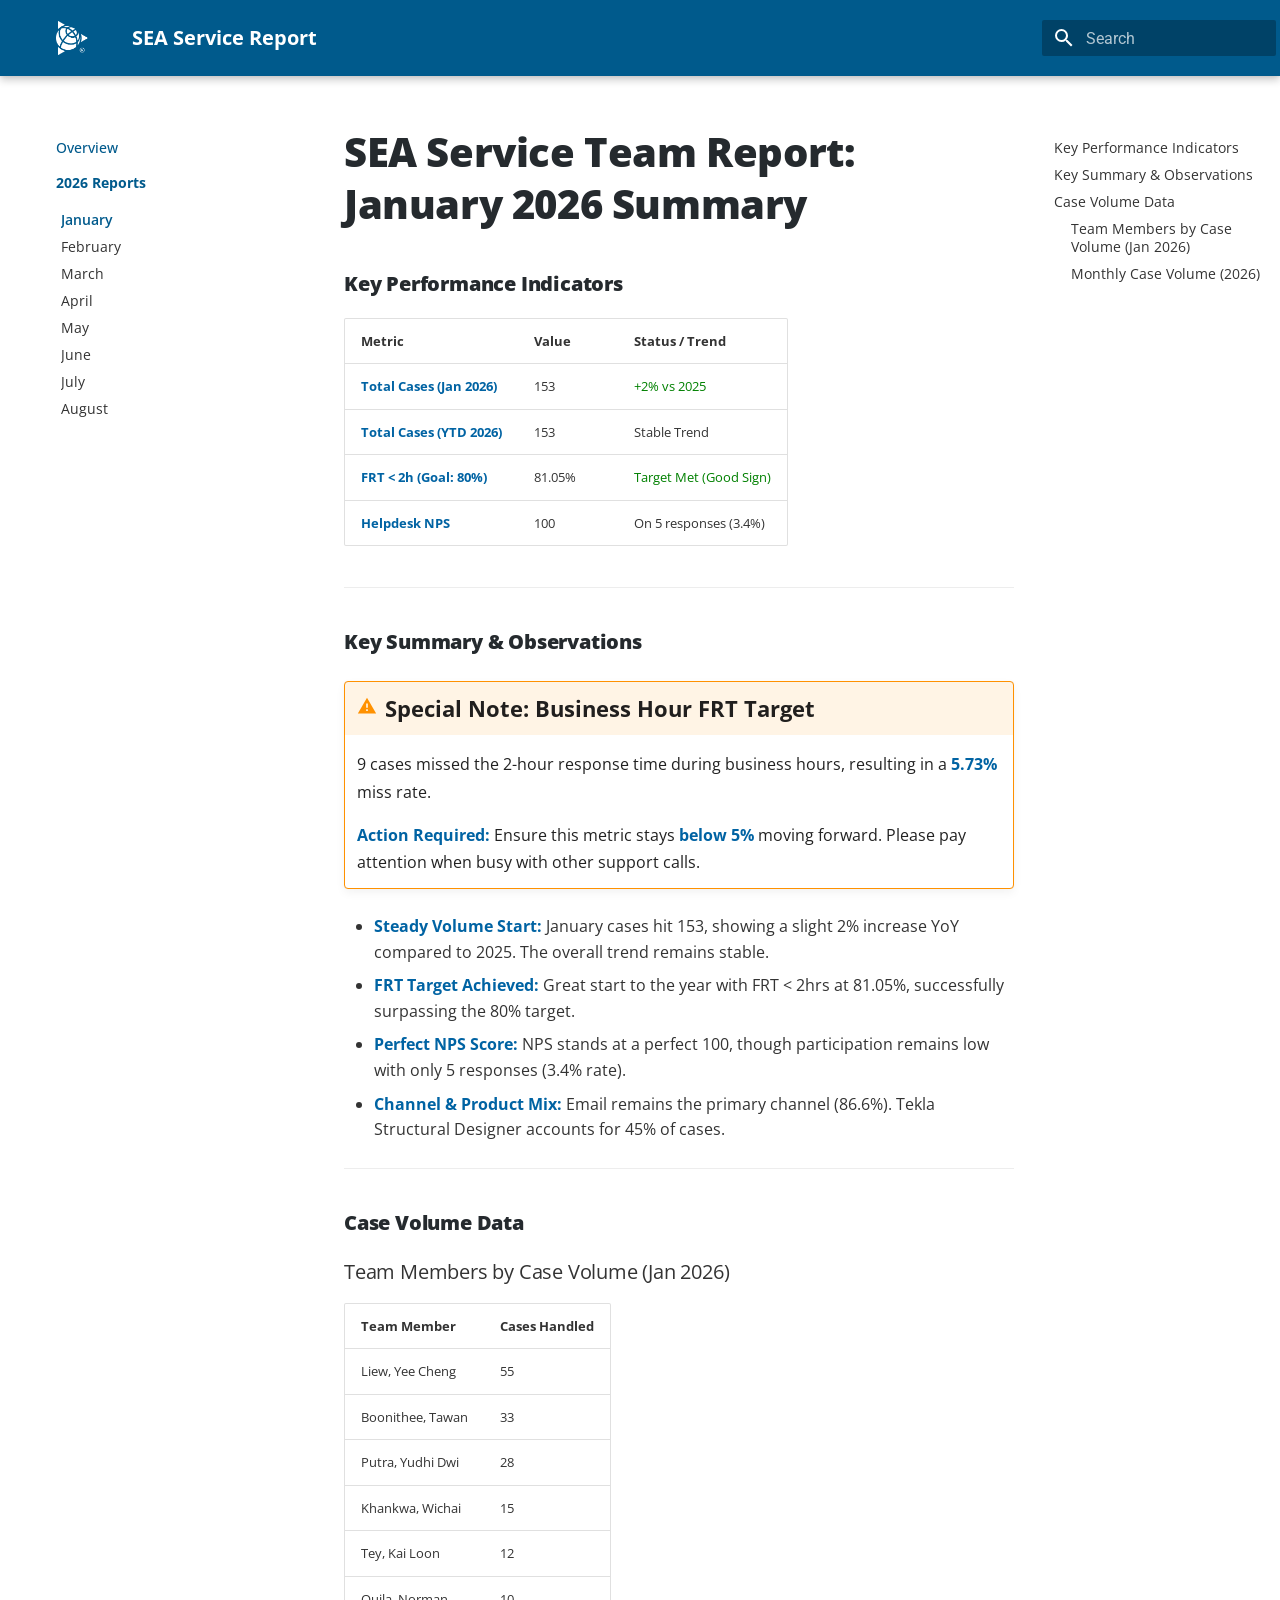
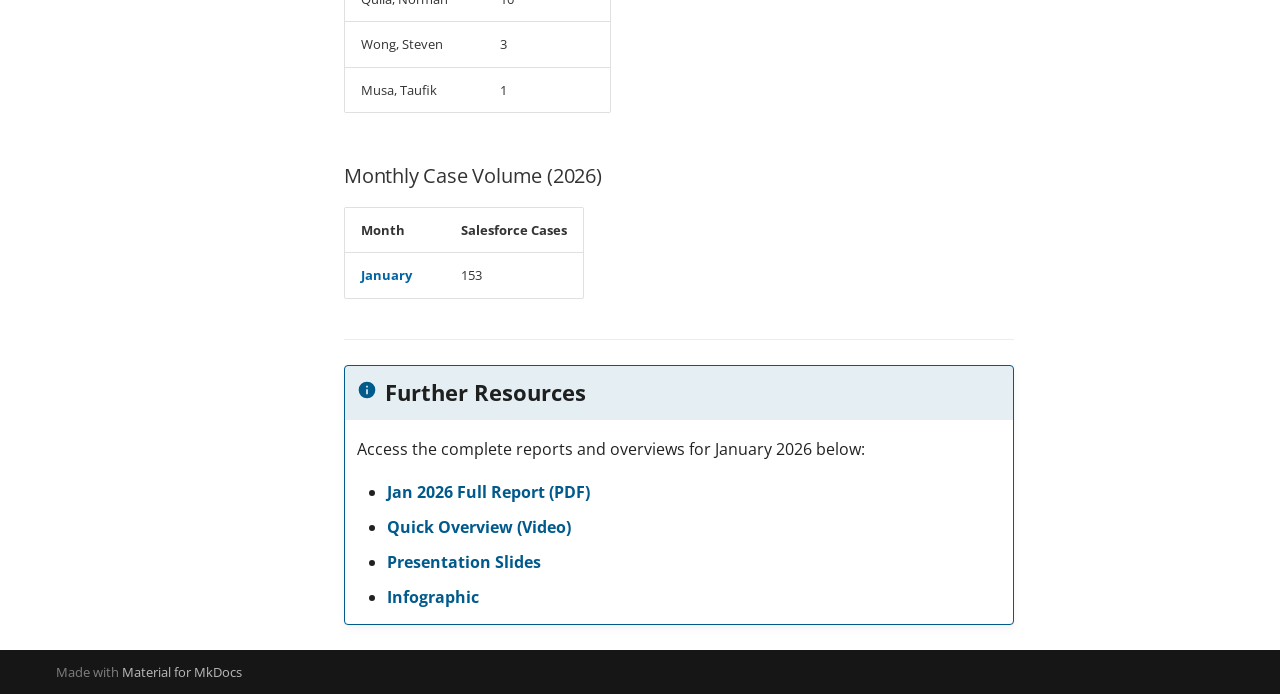
==== 01-January/index.html @ 377c801e "Deployed 524ad8a with MkDocs version: 1.6.1" ====
<!doctype html>
<html lang="en" class="no-js">
  <head>
    
      <meta charset="utf-8">
      <meta name="viewport" content="width=device-width,initial-scale=1">
      
        <meta name="description" content="Support Team Report">
      
      
      
      
        <link rel="prev" href="..">
      
      
        <link rel="next" href="../02-February/">
      
      
        
      
      
      <link rel="icon" href="../assets/logo.png">
      <meta name="generator" content="mkdocs-1.6.1, mkdocs-material-9.7.7">
    
    
      
        <title>January - SEA Service Report</title>
      
    
    
      <link rel="stylesheet" href="../assets/stylesheets/main.ec1eaa64.min.css">
      
      


    
    
      
    
    
      
        
        
        <link rel="preconnect" href="https://fonts.gstatic.com" crossorigin>
        <link rel="stylesheet" href="https://fonts.googleapis.com/css?family=Roboto:300,300i,400,400i,700,700i%7CRoboto+Mono:400,400i,700,700i&display=fallback">
        <style>:root{--md-text-font:"Roboto";--md-code-font:"Roboto Mono"}</style>
      
    
    
      <link rel="stylesheet" href="../stylesheets/custom.css">
    
    <script>__md_scope=new URL("..",location),__md_hash=e=>[...e].reduce(((e,_)=>(e<<5)-e+_.charCodeAt(0)),0),__md_get=(e,_=localStorage,t=__md_scope)=>JSON.parse(_.getItem(t.pathname+"."+e)),__md_set=(e,_,t=localStorage,a=__md_scope)=>{try{t.setItem(a.pathname+"."+e,JSON.stringify(_))}catch(e){}}</script>
    
      

    
    
  </head>
  
  
    <body dir="ltr">
  
    
    <input class="md-toggle" data-md-toggle="drawer" type="checkbox" id="__drawer" autocomplete="off">
    <input class="md-toggle" data-md-toggle="search" type="checkbox" id="__search" autocomplete="off">
    <label class="md-overlay" for="__drawer"></label>
    <div data-md-component="skip">
      
        
        <a href="#sea-service-team-report-january-2026-summary" class="md-skip">
          Skip to content
        </a>
      
    </div>
    <div data-md-component="announce">
      
    </div>
    
    
      

  

<header class="md-header md-header--shadow" data-md-component="header">
  <nav class="md-header__inner md-grid" aria-label="Header">
    <a href=".." title="SEA Service Report" class="md-header__button md-logo" aria-label="SEA Service Report" data-md-component="logo">
      
  <img src="../assets/logo.png" alt="logo">

    </a>
    <label class="md-header__button md-icon" for="__drawer">
      
      <svg xmlns="http://www.w3.org/2000/svg" viewBox="0 0 24 24"><path d="M3 6h18v2H3zm0 5h18v2H3zm0 5h18v2H3z"/></svg>
    </label>
    <div class="md-header__title" data-md-component="header-title">
      <div class="md-header__ellipsis">
        <div class="md-header__topic">
          <span class="md-ellipsis">
            SEA Service Report
          </span>
        </div>
        <div class="md-header__topic" data-md-component="header-topic">
          <span class="md-ellipsis">
            
              January
            
          </span>
        </div>
      </div>
    </div>
    
    
      <script>var palette=__md_get("__palette");if(palette&&palette.color){if("(prefers-color-scheme)"===palette.color.media){var media=matchMedia("(prefers-color-scheme: light)"),input=document.querySelector(media.matches?"[data-md-color-media='(prefers-color-scheme: light)']":"[data-md-color-media='(prefers-color-scheme: dark)']");palette.color.media=input.getAttribute("data-md-color-media"),palette.color.scheme=input.getAttribute("data-md-color-scheme"),palette.color.primary=input.getAttribute("data-md-color-primary"),palette.color.accent=input.getAttribute("data-md-color-accent")}for(var[key,value]of Object.entries(palette.color))document.body.setAttribute("data-md-color-"+key,value)}</script>
    
    
    
      
      
        <label class="md-header__button md-icon" for="__search">
          
          <svg xmlns="http://www.w3.org/2000/svg" viewBox="0 0 24 24"><path d="M9.5 3A6.5 6.5 0 0 1 16 9.5c0 1.61-.59 3.09-1.56 4.23l.27.27h.79l5 5-1.5 1.5-5-5v-.79l-.27-.27A6.52 6.52 0 0 1 9.5 16 6.5 6.5 0 0 1 3 9.5 6.5 6.5 0 0 1 9.5 3m0 2C7 5 5 7 5 9.5S7 14 9.5 14 14 12 14 9.5 12 5 9.5 5"/></svg>
        </label>
        <div class="md-search" data-md-component="search" role="dialog">
  <label class="md-search__overlay" for="__search"></label>
  <div class="md-search__inner" role="search">
    <form class="md-search__form" name="search">
      <input type="text" class="md-search__input" name="query" aria-label="Search" placeholder="Search" autocapitalize="off" autocorrect="off" autocomplete="off" spellcheck="false" data-md-component="search-query" required>
      <label class="md-search__icon md-icon" for="__search">
        
        <svg xmlns="http://www.w3.org/2000/svg" viewBox="0 0 24 24"><path d="M9.5 3A6.5 6.5 0 0 1 16 9.5c0 1.61-.59 3.09-1.56 4.23l.27.27h.79l5 5-1.5 1.5-5-5v-.79l-.27-.27A6.52 6.52 0 0 1 9.5 16 6.5 6.5 0 0 1 3 9.5 6.5 6.5 0 0 1 9.5 3m0 2C7 5 5 7 5 9.5S7 14 9.5 14 14 12 14 9.5 12 5 9.5 5"/></svg>
        
        <svg xmlns="http://www.w3.org/2000/svg" viewBox="0 0 24 24"><path d="M20 11v2H8l5.5 5.5-1.42 1.42L4.16 12l7.92-7.92L13.5 5.5 8 11z"/></svg>
      </label>
      <nav class="md-search__options" aria-label="Search">
        
        <button type="reset" class="md-search__icon md-icon" title="Clear" aria-label="Clear" tabindex="-1">
          
          <svg xmlns="http://www.w3.org/2000/svg" viewBox="0 0 24 24"><path d="M19 6.41 17.59 5 12 10.59 6.41 5 5 6.41 10.59 12 5 17.59 6.41 19 12 13.41 17.59 19 19 17.59 13.41 12z"/></svg>
        </button>
      </nav>
      
        <div class="md-search__suggest" data-md-component="search-suggest"></div>
      
    </form>
    <div class="md-search__output">
      <div class="md-search__scrollwrap" tabindex="0" data-md-scrollfix>
        <div class="md-search-result" data-md-component="search-result">
          <div class="md-search-result__meta">
            Initializing search
          </div>
          <ol class="md-search-result__list" role="presentation"></ol>
        </div>
      </div>
    </div>
  </div>
</div>
      
    
    
  </nav>
  
</header>
    
    <div class="md-container" data-md-component="container">
      
      
        
          
        
      
      <main class="md-main" data-md-component="main">
        <div class="md-main__inner md-grid">
          
            
              
              <div class="md-sidebar md-sidebar--primary" data-md-component="sidebar" data-md-type="navigation" >
                <div class="md-sidebar__scrollwrap">
                  <div class="md-sidebar__inner">
                    



<nav class="md-nav md-nav--primary" aria-label="Navigation" data-md-level="0">
  <label class="md-nav__title" for="__drawer">
    <a href=".." title="SEA Service Report" class="md-nav__button md-logo" aria-label="SEA Service Report" data-md-component="logo">
      
  <img src="../assets/logo.png" alt="logo">

    </a>
    SEA Service Report
  </label>
  
  <ul class="md-nav__list" data-md-scrollfix>
    
      
      
  
  
  
  
    <li class="md-nav__item">
      <a href=".." class="md-nav__link">
        
  
  
  <span class="md-ellipsis">
    
  
    Overview
  

    
  </span>
  
  

      </a>
    </li>
  

    
      
      
  
  
    
  
  
  
    
    
    
    
      
        
        
      
    
    
    <li class="md-nav__item md-nav__item--active md-nav__item--section md-nav__item--nested">
      
        
        
        <input class="md-nav__toggle md-toggle " type="checkbox" id="__nav_2" checked>
        
          
          <label class="md-nav__link" for="__nav_2" id="__nav_2_label" tabindex="">
            
  
  
  <span class="md-ellipsis">
    
  
    2026 Reports
  

    
  </span>
  
  

            <span class="md-nav__icon md-icon"></span>
          </label>
        
        <nav class="md-nav" data-md-level="1" aria-labelledby="__nav_2_label" aria-expanded="true">
          <label class="md-nav__title" for="__nav_2">
            <span class="md-nav__icon md-icon"></span>
            
  
    2026 Reports
  

          </label>
          <ul class="md-nav__list" data-md-scrollfix>
            
              
                
  
  
    
  
  
  
    <li class="md-nav__item md-nav__item--active">
      
      <input class="md-nav__toggle md-toggle" type="checkbox" id="__toc">
      
      
        
      
      
        <label class="md-nav__link md-nav__link--active" for="__toc">
          
  
  
  <span class="md-ellipsis">
    
  
    January
  

    
  </span>
  
  

          <span class="md-nav__icon md-icon"></span>
        </label>
      
      <a href="./" class="md-nav__link md-nav__link--active">
        
  
  
  <span class="md-ellipsis">
    
  
    January
  

    
  </span>
  
  

      </a>
      
        

<nav class="md-nav md-nav--secondary" aria-label="Table of contents">
  
  
  
    
  
  
    <label class="md-nav__title" for="__toc">
      <span class="md-nav__icon md-icon"></span>
      Table of contents
    </label>
    <ul class="md-nav__list" data-md-component="toc" data-md-scrollfix>
      
        <li class="md-nav__item">
  <a href="#key-performance-indicators" class="md-nav__link">
    <span class="md-ellipsis">
      
        Key Performance Indicators
      
    </span>
  </a>
  
</li>
      
        <li class="md-nav__item">
  <a href="#key-summary-observations" class="md-nav__link">
    <span class="md-ellipsis">
      
        Key Summary &amp; Observations
      
    </span>
  </a>
  
</li>
      
        <li class="md-nav__item">
  <a href="#case-volume-data" class="md-nav__link">
    <span class="md-ellipsis">
      
        Case Volume Data
      
    </span>
  </a>
  
    <nav class="md-nav" aria-label="Case Volume Data">
      <ul class="md-nav__list">
        
          <li class="md-nav__item">
  <a href="#team-members-by-case-volume-jan-2026" class="md-nav__link">
    <span class="md-ellipsis">
      
        Team Members by Case Volume (Jan 2026)
      
    </span>
  </a>
  
</li>
        
          <li class="md-nav__item">
  <a href="#monthly-case-volume-2026" class="md-nav__link">
    <span class="md-ellipsis">
      
        Monthly Case Volume (2026)
      
    </span>
  </a>
  
</li>
        
      </ul>
    </nav>
  
</li>
      
    </ul>
  
</nav>
      
    </li>
  

              
            
              
                
  
  
  
  
    <li class="md-nav__item">
      <a href="../02-February/" class="md-nav__link">
        
  
  
  <span class="md-ellipsis">
    
  
    February
  

    
  </span>
  
  

      </a>
    </li>
  

              
            
              
                
  
  
  
  
    <li class="md-nav__item">
      <a href="../03-March/" class="md-nav__link">
        
  
  
  <span class="md-ellipsis">
    
  
    March
  

    
  </span>
  
  

      </a>
    </li>
  

              
            
              
                
  
  
  
  
    <li class="md-nav__item">
      <a href="../04-April/" class="md-nav__link">
        
  
  
  <span class="md-ellipsis">
    
  
    April
  

    
  </span>
  
  

      </a>
    </li>
  

              
            
              
                
  
  
  
  
    <li class="md-nav__item">
      <a href="../05-May/" class="md-nav__link">
        
  
  
  <span class="md-ellipsis">
    
  
    May
  

    
  </span>
  
  

      </a>
    </li>
  

              
            
              
                
  
  
  
  
    <li class="md-nav__item">
      <a href="../06-June/" class="md-nav__link">
        
  
  
  <span class="md-ellipsis">
    
  
    June
  

    
  </span>
  
  

      </a>
    </li>
  

              
            
              
                
  
  
  
  
    <li class="md-nav__item">
      <a href="../07-July/" class="md-nav__link">
        
  
  
  <span class="md-ellipsis">
    
  
    July
  

    
  </span>
  
  

      </a>
    </li>
  

              
            
              
                
  
  
  
  
    <li class="md-nav__item">
      <a href="../08-August/" class="md-nav__link">
        
  
  
  <span class="md-ellipsis">
    
  
    August
  

    
  </span>
  
  

      </a>
    </li>
  

              
            
          </ul>
        </nav>
      
    </li>
  

    
  </ul>
</nav>
                  </div>
                </div>
              </div>
            
            
              
              <div class="md-sidebar md-sidebar--secondary" data-md-component="sidebar" data-md-type="toc" >
                <div class="md-sidebar__scrollwrap">
                  <div class="md-sidebar__inner">
                    

<nav class="md-nav md-nav--secondary" aria-label="Table of contents">
  
  
  
    
  
  
    <label class="md-nav__title" for="__toc">
      <span class="md-nav__icon md-icon"></span>
      Table of contents
    </label>
    <ul class="md-nav__list" data-md-component="toc" data-md-scrollfix>
      
        <li class="md-nav__item">
  <a href="#key-performance-indicators" class="md-nav__link">
    <span class="md-ellipsis">
      
        Key Performance Indicators
      
    </span>
  </a>
  
</li>
      
        <li class="md-nav__item">
  <a href="#key-summary-observations" class="md-nav__link">
    <span class="md-ellipsis">
      
        Key Summary &amp; Observations
      
    </span>
  </a>
  
</li>
      
        <li class="md-nav__item">
  <a href="#case-volume-data" class="md-nav__link">
    <span class="md-ellipsis">
      
        Case Volume Data
      
    </span>
  </a>
  
    <nav class="md-nav" aria-label="Case Volume Data">
      <ul class="md-nav__list">
        
          <li class="md-nav__item">
  <a href="#team-members-by-case-volume-jan-2026" class="md-nav__link">
    <span class="md-ellipsis">
      
        Team Members by Case Volume (Jan 2026)
      
    </span>
  </a>
  
</li>
        
          <li class="md-nav__item">
  <a href="#monthly-case-volume-2026" class="md-nav__link">
    <span class="md-ellipsis">
      
        Monthly Case Volume (2026)
      
    </span>
  </a>
  
</li>
        
      </ul>
    </nav>
  
</li>
      
    </ul>
  
</nav>
                  </div>
                </div>
              </div>
            
          
          
            <div class="md-content" data-md-component="content">
              
              <article class="md-content__inner md-typeset">
                
                  



<h1 id="sea-service-team-report-january-2026-summary">SEA Service Team Report: January 2026 Summary</h1>
<h2 id="key-performance-indicators">Key Performance Indicators</h2>
<table>
<thead>
<tr>
<th style="text-align: left;">Metric</th>
<th style="text-align: left;">Value</th>
<th style="text-align: left;">Status / Trend</th>
</tr>
</thead>
<tbody>
<tr>
<td style="text-align: left;"><strong>Total Cases (Jan 2026)</strong></td>
<td style="text-align: left;">153</td>
<td style="text-align: left;"><span style="color:green">+2% vs 2025</span></td>
</tr>
<tr>
<td style="text-align: left;"><strong>Total Cases (YTD 2026)</strong></td>
<td style="text-align: left;">153</td>
<td style="text-align: left;">Stable Trend</td>
</tr>
<tr>
<td style="text-align: left;"><strong>FRT &lt; 2h (Goal: 80%)</strong></td>
<td style="text-align: left;">81.05%</td>
<td style="text-align: left;"><span style="color:green">Target Met (Good Sign)</span></td>
</tr>
<tr>
<td style="text-align: left;"><strong>Helpdesk NPS</strong></td>
<td style="text-align: left;">100</td>
<td style="text-align: left;">On 5 responses (3.4%)</td>
</tr>
</tbody>
</table>
<hr />
<h2 id="key-summary-observations">Key Summary &amp; Observations</h2>
<div class="admonition warning">
<p class="admonition-title">Special Note: Business Hour FRT Target</p>
<p>9 cases missed the 2-hour response time during business hours, resulting in a <strong>5.73%</strong> miss rate. </p>
<p><strong>Action Required:</strong> Ensure this metric stays <strong>below 5%</strong> moving forward. Please pay attention when busy with other support calls.</p>
</div>
<ul>
<li><strong>Steady Volume Start:</strong> January cases hit 153, showing a slight 2% increase YoY compared to 2025. The overall trend remains stable.</li>
<li><strong>FRT Target Achieved:</strong> Great start to the year with FRT &lt; 2hrs at 81.05%, successfully surpassing the 80% target.</li>
<li><strong>Perfect NPS Score:</strong> NPS stands at a perfect 100, though participation remains low with only 5 responses (3.4% rate).</li>
<li><strong>Channel &amp; Product Mix:</strong> Email remains the primary channel (86.6%). Tekla Structural Designer accounts for 45% of cases.</li>
</ul>
<hr />
<h2 id="case-volume-data">Case Volume Data</h2>
<h3 id="team-members-by-case-volume-jan-2026">Team Members by Case Volume (Jan 2026)</h3>
<table>
<thead>
<tr>
<th style="text-align: left;">Team Member</th>
<th style="text-align: left;">Cases Handled</th>
</tr>
</thead>
<tbody>
<tr>
<td style="text-align: left;">Liew, Yee Cheng</td>
<td style="text-align: left;">55</td>
</tr>
<tr>
<td style="text-align: left;">Boonithee, Tawan</td>
<td style="text-align: left;">33</td>
</tr>
<tr>
<td style="text-align: left;">Putra, Yudhi Dwi</td>
<td style="text-align: left;">28</td>
</tr>
<tr>
<td style="text-align: left;">Khankwa, Wichai</td>
<td style="text-align: left;">15</td>
</tr>
<tr>
<td style="text-align: left;">Tey, Kai Loon</td>
<td style="text-align: left;">12</td>
</tr>
<tr>
<td style="text-align: left;">Quila, Norman</td>
<td style="text-align: left;">10</td>
</tr>
<tr>
<td style="text-align: left;">Wong, Steven</td>
<td style="text-align: left;">3</td>
</tr>
<tr>
<td style="text-align: left;">Musa, Taufik</td>
<td style="text-align: left;">1</td>
</tr>
</tbody>
</table>
<h3 id="monthly-case-volume-2026">Monthly Case Volume (2026)</h3>
<table>
<thead>
<tr>
<th style="text-align: left;">Month</th>
<th style="text-align: left;">Salesforce Cases</th>
</tr>
</thead>
<tbody>
<tr>
<td style="text-align: left;"><strong>January</strong></td>
<td style="text-align: left;">153</td>
</tr>
</tbody>
</table>
<hr />
<div class="admonition info">
<p class="admonition-title">Further Resources</p>
<p>Access the complete reports and overviews for January 2026 below:</p>
<ul>
<li><strong><a href="https://drive.google.com/file/d/1tD48Snja7U5vHiUjlCHfK-AAU_T_dKTY/view?usp=drive_link">Jan 2026 Full Report (PDF)</a></strong></li>
<li><strong><a href="https://drive.google.com/file/d/19RnqDHeN2UBtM0NLUxE7SjoGIiiWlsXw/view?usp=drive_link">Quick Overview (Video)</a></strong></li>
<li><strong><a href="https://drive.google.com/file/d/1xElWjYpMkrCVVPc-iYrQSwrcD5xuE_v0/view?usp=drive_link">Presentation Slides</a></strong></li>
<li><strong><a href="https://drive.google.com/file/d/1KcJd9VxgaPFmHmjrtjWoQeaWFS63ScpG/view?usp=drive_link">Infographic</a></strong></li>
</ul>
</div>







  
  






                
              </article>
            </div>
          
          
<script>var target=document.getElementById(location.hash.slice(1));target&&target.name&&(target.checked=target.name.startsWith("__tabbed_"))</script>
        </div>
        
      </main>
      
        <footer class="md-footer">
  
  <div class="md-footer-meta md-typeset">
    <div class="md-footer-meta__inner md-grid">
      <div class="md-copyright">
  
  
    Made with
    <a href="https://squidfunk.github.io/mkdocs-material/" target="_blank" rel="noopener">
      Material for MkDocs
    </a>
  
</div>
      
    </div>
  </div>
</footer>
      
    </div>
    <div class="md-dialog" data-md-component="dialog">
      <div class="md-dialog__inner md-typeset"></div>
    </div>
    
    
    
      
      
      <script id="__config" type="application/json">{"annotate": null, "base": "..", "features": ["navigation.sections", "navigation.expand", "search.suggest", "search.highlight", "content.code.copy"], "search": "../assets/javascripts/workers/search.2c215733.min.js", "tags": null, "translations": {"clipboard.copied": "Copied to clipboard", "clipboard.copy": "Copy to clipboard", "search.result.more.one": "1 more on this page", "search.result.more.other": "# more on this page", "search.result.none": "No matching documents", "search.result.one": "1 matching document", "search.result.other": "# matching documents", "search.result.placeholder": "Type to start searching", "search.result.term.missing": "Missing", "select.version": "Select version"}, "version": null}</script>
    
    
      <script src="../assets/javascripts/bundle.d7400e89.min.js"></script>
      
        <script src="../javascripts/extra.js"></script>
      
    
  </body>
</html>
---- assets/stylesheets/main.ec1eaa64.min.css ----
@charset "UTF-8";html{-webkit-text-size-adjust:none;-moz-text-size-adjust:none;text-size-adjust:none;box-sizing:border-box}*,:after,:before{box-sizing:inherit}@media (prefers-reduced-motion){*,:after,:before{transition:none!important}}body{margin:0}a,button,input,label{-webkit-tap-highlight-color:transparent}a{color:inherit;text-decoration:none}hr{border:0;box-sizing:initial;display:block;height:.05rem;overflow:visible;padding:0}small{font-size:80%}sub,sup{line-height:1em}img{border-style:none}table{border-collapse:initial;border-spacing:0}td,th{font-weight:400;vertical-align:top}button{background:#0000;border:0;font-family:inherit;font-size:inherit;margin:0;padding:0}input{border:0;outline:none}:root{--md-primary-fg-color:#4051b5;--md-primary-fg-color--light:#5d6cc0;--md-primary-fg-color--dark:#303fa1;--md-primary-bg-color:#fff;--md-primary-bg-color--light:#ffffffb3;--md-accent-fg-color:#526cfe;--md-accent-fg-color--transparent:#526cfe1a;--md-accent-bg-color:#fff;--md-accent-bg-color--light:#ffffffb3}[data-md-color-scheme=default]{color-scheme:light}[data-md-color-scheme=default] img[src$="#gh-dark-mode-only"],[data-md-color-scheme=default] img[src$="#only-dark"]{display:none}:root,[data-md-color-scheme=default]{--md-hue:225deg;--md-default-fg-color:#000000de;--md-default-fg-color--light:#0000008a;--md-default-fg-color--lighter:#00000052;--md-default-fg-color--lightest:#00000012;--md-default-bg-color:#fff;--md-default-bg-color--light:#ffffffb3;--md-default-bg-color--lighter:#ffffff4d;--md-default-bg-color--lightest:#ffffff1f;--md-code-fg-color:#36464e;--md-code-bg-color:#f5f5f5;--md-code-bg-color--light:#f5f5f5b3;--md-code-bg-color--lighter:#f5f5f54d;--md-code-hl-color:#4287ff;--md-code-hl-color--light:#4287ff1a;--md-code-hl-number-color:#d52a2a;--md-code-hl-special-color:#db1457;--md-code-hl-function-color:#a846b9;--md-code-hl-constant-color:#6e59d9;--md-code-hl-keyword-color:#3f6ec6;--md-code-hl-string-color:#1c7d4d;--md-code-hl-name-color:var(--md-code-fg-color);--md-code-hl-operator-color:var(--md-default-fg-color--light);--md-code-hl-punctuation-color:var(--md-default-fg-color--light);--md-code-hl-comment-color:var(--md-default-fg-color--light);--md-code-hl-generic-color:var(--md-default-fg-color--light);--md-code-hl-variable-color:var(--md-default-fg-color--light);--md-typeset-color:var(--md-default-fg-color);--md-typeset-a-color:var(--md-primary-fg-color);--md-typeset-del-color:#f5503d26;--md-typeset-ins-color:#0bd57026;--md-typeset-kbd-color:#fafafa;--md-typeset-kbd-accent-color:#fff;--md-typeset-kbd-border-color:#b8b8b8;--md-typeset-mark-color:#ffff0080;--md-typeset-table-color:#0000001f;--md-typeset-table-color--light:rgba(0,0,0,.035);--md-admonition-fg-color:var(--md-default-fg-color);--md-admonition-bg-color:var(--md-default-bg-color);--md-warning-fg-color:#000000de;--md-warning-bg-color:#ff9;--md-footer-fg-color:#fff;--md-footer-fg-color--light:#ffffffb3;--md-footer-fg-color--lighter:#ffffff73;--md-footer-bg-color:#000000de;--md-footer-bg-color--dark:#00000052;--md-shadow-z1:0 0.2rem 0.5rem #0000000d,0 0 0.05rem #0000001a;--md-shadow-z2:0 0.2rem 0.5rem #0000001a,0 0 0.05rem #00000040;--md-shadow-z3:0 0.2rem 0.5rem #0003,0 0 0.05rem #00000059}.md-icon svg{fill:currentcolor;display:block;height:1.2rem;width:1.2rem}body{-webkit-font-smoothing:antialiased;-moz-osx-font-smoothing:grayscale;--md-text-font-family:var(--md-text-font,_),-apple-system,BlinkMacSystemFont,Helvetica,Arial,sans-serif;--md-code-font-family:var(--md-code-font,_),SFMono-Regular,Consolas,Menlo,monospace}aside,body,input{font-feature-settings:"kern","liga";color:var(--md-typeset-color);font-family:var(--md-text-font-family)}code,kbd,pre{font-feature-settings:"kern";font-family:var(--md-code-font-family)}:root{--md-typeset-table-sort-icon:url('data:image/svg+xml;charset=utf-8,<svg xmlns="http://www.w3.org/2000/svg" viewBox="0 0 24 24"><path d="m18 21-4-4h3V7h-3l4-4 4 4h-3v10h3M2 19v-2h10v2M2 13v-2h7v2M2 7V5h4v2z"/></svg>');--md-typeset-table-sort-icon--asc:url('data:image/svg+xml;charset=utf-8,<svg xmlns="http://www.w3.org/2000/svg" viewBox="0 0 24 24"><path d="M19 17h3l-4 4-4-4h3V3h2M2 17h10v2H2M6 5v2H2V5m0 6h7v2H2z"/></svg>');--md-typeset-table-sort-icon--desc:url('data:image/svg+xml;charset=utf-8,<svg xmlns="http://www.w3.org/2000/svg" viewBox="0 0 24 24"><path d="M19 7h3l-4-4-4 4h3v14h2M2 17h10v2H2M6 5v2H2V5m0 6h7v2H2z"/></svg>')}.md-typeset{-webkit-print-color-adjust:exact;color-adjust:exact;font-size:.8rem;line-height:1.6;overflow-wrap:break-word}@media print{.md-typeset{font-size:.68rem}}.md-typeset blockquote,.md-typeset dl,.md-typeset figure,.md-typeset ol,.md-typeset pre,.md-typeset ul{margin-bottom:1em;margin-top:1em}.md-typeset h1{color:var(--md-default-fg-color--light);font-size:2em;line-height:1.3;margin:0 0 1.25em}.md-typeset h1,.md-typeset h2{font-weight:300;letter-spacing:-.01em}.md-typeset h2{font-size:1.5625em;line-height:1.4;margin:1.6em 0 .64em}.md-typeset h3{font-size:1.25em;font-weight:400;letter-spacing:-.01em;line-height:1.5;margin:1.6em 0 .8em}.md-typeset h2+h3{margin-top:.8em}.md-typeset h4{font-weight:700;letter-spacing:-.01em;margin:1em 0}.md-typeset h5,.md-typeset h6{color:var(--md-default-fg-color--light);font-size:.8em;font-weight:700;letter-spacing:-.01em;margin:1.25em 0}.md-typeset h5{text-transform:uppercase}.md-typeset h5 code{text-transform:none}.md-typeset hr{border-bottom:.05rem solid var(--md-default-fg-color--lightest);display:flow-root;margin:1.5em 0}.md-typeset a{color:var(--md-typeset-a-color);word-break:break-word}.md-typeset a,.md-typeset a:before{transition:color 125ms}.md-typeset a:focus,.md-typeset a:hover{color:var(--md-accent-fg-color)}.md-typeset a:focus code,.md-typeset a:hover code{background-color:var(--md-accent-fg-color--transparent);color:var(--md-accent-fg-color)}.md-typeset a code{color:var(--md-typeset-a-color)}.md-typeset a.focus-visible{outline-color:var(--md-accent-fg-color);outline-offset:.2rem}.md-typeset code,.md-typeset kbd,.md-typeset pre{color:var(--md-code-fg-color);direction:ltr;font-variant-ligatures:none;transition:background-color 125ms}@media print{.md-typeset code,.md-typeset kbd,.md-typeset pre{white-space:pre-wrap}}.md-typeset code{background-color:var(--md-code-bg-color);border-radius:.1rem;-webkit-box-decoration-break:clone;box-decoration-break:clone;font-size:.85em;padding:0 .2941176471em;transition:color 125ms,background-color 125ms;word-break:break-word}.md-typeset code:not(.focus-visible){-webkit-tap-highlight-color:transparent;outline:none}.md-typeset pre{display:flow-root;line-height:1.4;position:relative}.md-typeset pre>code{-webkit-box-decoration-break:slice;box-decoration-break:slice;box-shadow:none;display:block;margin:0;outline-color:var(--md-accent-fg-color);overflow:auto;padding:.7720588235em 1.1764705882em;scrollbar-color:var(--md-default-fg-color--lighter) #0000;scrollbar-width:thin;touch-action:auto;word-break:normal}.md-typeset pre>code:hover{scrollbar-color:var(--md-accent-fg-color) #0000}.md-typeset pre>code::-webkit-scrollbar{height:.2rem;width:.2rem}.md-typeset pre>code::-webkit-scrollbar-thumb{background-color:var(--md-default-fg-color--lighter)}.md-typeset pre>code::-webkit-scrollbar-thumb:hover{background-color:var(--md-accent-fg-color)}.md-typeset kbd{background-color:var(--md-typeset-kbd-color);border-radius:.1rem;box-shadow:0 .1rem 0 .05rem var(--md-typeset-kbd-border-color),0 .1rem 0 var(--md-typeset-kbd-border-color),0 -.1rem .2rem var(--md-typeset-kbd-accent-color) inset;color:var(--md-default-fg-color);display:inline-block;font-size:.75em;padding:0 .6666666667em;vertical-align:text-top;word-break:break-word}.md-typeset mark{background-color:var(--md-typeset-mark-color);-webkit-box-decoration-break:clone;box-decoration-break:clone;color:inherit;word-break:break-word}.md-typeset abbr{cursor:help;text-decoration:none}.md-typeset [data-preview],.md-typeset abbr{border-bottom:.05rem dotted var(--md-default-fg-color--light)}.md-typeset small{opacity:.75}[dir=ltr] .md-typeset sub,[dir=ltr] .md-typeset sup{margin-left:.078125em}[dir=rtl] .md-typeset sub,[dir=rtl] .md-typeset sup{margin-right:.078125em}[dir=ltr] .md-typeset blockquote{padding-left:.6rem}[dir=rtl] .md-typeset blockquote{padding-right:.6rem}[dir=ltr] .md-typeset blockquote{border-left:.2rem solid var(--md-default-fg-color--lighter)}[dir=rtl] .md-typeset blockquote{border-right:.2rem solid var(--md-default-fg-color--lighter)}.md-typeset blockquote{color:var(--md-default-fg-color--light);margin-left:0;margin-right:0}.md-typeset ul{list-style-type:disc}.md-typeset ul[type]{list-style-type:revert-layer}[dir=ltr] .md-typeset ol,[dir=ltr] .md-typeset ul{margin-left:.625em}[dir=rtl] .md-typeset ol,[dir=rtl] .md-typeset ul{margin-right:.625em}.md-typeset ol,.md-typeset ul{padding:0}.md-typeset ol:not([hidden]),.md-typeset ul:not([hidden]){display:flow-root}.md-typeset ol ol,.md-typeset ul ol{list-style-type:lower-alpha}.md-typeset ol ol ol,.md-typeset ul ol ol{list-style-type:lower-roman}.md-typeset ol ol ol ol,.md-typeset ul ol ol ol{list-style-type:upper-alpha}.md-typeset ol ol ol ol ol,.md-typeset ul ol ol ol ol{list-style-type:upper-roman}.md-typeset ol[type],.md-typeset ul[type]{list-style-type:revert-layer}[dir=ltr] .md-typeset ol li,[dir=ltr] .md-typeset ul li{margin-left:1.25em}[dir=rtl] .md-typeset ol li,[dir=rtl] .md-typeset ul li{margin-right:1.25em}.md-typeset ol li,.md-typeset ul li{margin-bottom:.5em}.md-typeset ol li blockquote,.md-typeset ol li p,.md-typeset ul li blockquote,.md-typeset ul li p{margin:.5em 0}.md-typeset ol li:last-child,.md-typeset ul li:last-child{margin-bottom:0}[dir=ltr] .md-typeset ol li ol,[dir=ltr] .md-typeset ol li ul,[dir=ltr] .md-typeset ul li ol,[dir=ltr] .md-typeset ul li ul{margin-left:.625em}[dir=rtl] .md-typeset ol li ol,[dir=rtl] .md-typeset ol li ul,[dir=rtl] .md-typeset ul li ol,[dir=rtl] .md-typeset ul li ul{margin-right:.625em}.md-typeset ol li ol,.md-typeset ol li ul,.md-typeset ul li ol,.md-typeset ul li ul{margin-bottom:.5em;margin-top:.5em}[dir=ltr] .md-typeset dd{margin-left:1.875em}[dir=rtl] .md-typeset dd{margin-right:1.875em}.md-typeset dd{margin-bottom:1.5em;margin-top:1em}.md-typeset img,.md-typeset svg,.md-typeset video{height:auto;max-width:100%}.md-typeset img[align=left]{margin:1em 1em 1em 0}.md-typeset img[align=right]{margin:1em 0 1em 1em}.md-typeset img[align]:only-child{margin-top:0}.md-typeset figure{display:flow-root;margin:1em auto;max-width:100%;text-align:center;width:fit-content}.md-typeset figure img{display:block;margin:0 auto}.md-typeset figcaption{font-style:italic;margin:1em auto;max-width:24rem}.md-typeset iframe{max-width:100%}.md-typeset table:not([class]){background-color:var(--md-default-bg-color);border:.05rem solid var(--md-typeset-table-color);border-radius:.1rem;display:inline-block;font-size:.64rem;max-width:100%;overflow:auto;touch-action:auto}@media print{.md-typeset table:not([class]){display:table}}.md-typeset table:not([class])+*{margin-top:1.5em}.md-typeset table:not([class]) td>:first-child,.md-typeset table:not([class]) th>:first-child{margin-top:0}.md-typeset table:not([class]) td>:last-child,.md-typeset table:not([class]) th>:last-child{margin-bottom:0}.md-typeset table:not([class]) td:not([align]),.md-typeset table:not([class]) th:not([align]){text-align:left}[dir=rtl] .md-typeset table:not([class]) td:not([align]),[dir=rtl] .md-typeset table:not([class]) th:not([align]){text-align:right}.md-typeset table:not([class]) th{font-weight:700;min-width:5rem;padding:.9375em 1.25em;vertical-align:top}.md-typeset table:not([class]) td{border-top:.05rem solid var(--md-typeset-table-color);padding:.9375em 1.25em;vertical-align:top}.md-typeset table:not([class]) tbody tr{transition:background-color 125ms}.md-typeset table:not([class]) tbody tr:hover{background-color:var(--md-typeset-table-color--light);box-shadow:0 .05rem 0 var(--md-default-bg-color) inset}.md-typeset table:not([class]) a{word-break:normal}.md-typeset table th[role=columnheader]{cursor:pointer}[dir=ltr] .md-typeset table th[role=columnheader]:after{margin-left:.5em}[dir=rtl] .md-typeset table th[role=columnheader]:after{margin-right:.5em}.md-typeset table th[role=columnheader]:after{content:"";display:inline-block;height:1.2em;-webkit-mask-image:var(--md-typeset-table-sort-icon);mask-image:var(--md-typeset-table-sort-icon);-webkit-mask-repeat:no-repeat;mask-repeat:no-repeat;-webkit-mask-size:contain;mask-size:contain;transition:background-color 125ms;vertical-align:text-bottom;width:1.2em}.md-typeset table th[role=columnheader]:hover:after{background-color:var(--md-default-fg-color--lighter)}.md-typeset table th[role=columnheader][aria-sort=ascending]:after{background-color:var(--md-default-fg-color--light);-webkit-mask-image:var(--md-typeset-table-sort-icon--asc);mask-image:var(--md-typeset-table-sort-icon--asc)}.md-typeset table th[role=columnheader][aria-sort=descending]:after{background-color:var(--md-default-fg-color--light);-webkit-mask-image:var(--md-typeset-table-sort-icon--desc);mask-image:var(--md-typeset-table-sort-icon--desc)}.md-typeset__scrollwrap{margin:1em -.8rem;overflow-x:auto;touch-action:auto}.md-typeset__table{display:inline-block;margin-bottom:.5em;padding:0 .8rem}@media print{.md-typeset__table{display:block}}html .md-typeset__table table{display:table;margin:0;overflow:hidden;width:100%}@media screen and (max-width:44.984375em){.md-content__inner>pre{margin:1em -.8rem}.md-content__inner>pre code{border-radius:0}}.md-typeset .md-author{border-radius:100%;display:block;flex-shrink:0;height:1.6rem;overflow:hidden;position:relative;transition:color 125ms,transform 125ms;width:1.6rem}.md-typeset .md-author img{display:block}.md-typeset .md-author--more{background:var(--md-default-fg-color--lightest);color:var(--md-default-fg-color--lighter);font-size:.6rem;font-weight:700;line-height:1.6rem;text-align:center}.md-typeset .md-author--long{height:2.4rem;width:2.4rem}.md-typeset a.md-author{transform:scale(1)}.md-typeset a.md-author img{border-radius:100%;filter:grayscale(100%) opacity(75%);transition:filter 125ms}.md-typeset a.md-author:focus,.md-typeset a.md-author:hover{transform:scale(1.1);z-index:1}.md-typeset a.md-author:focus img,.md-typeset a.md-author:hover img{filter:grayscale(0)}.md-banner{background-color:var(--md-footer-bg-color);color:var(--md-footer-fg-color);overflow:auto}@media print{.md-banner{display:none}}.md-banner--warning{background-color:var(--md-warning-bg-color);color:var(--md-warning-fg-color)}.md-banner__inner{font-size:.7rem;margin:.6rem auto;padding:0 .8rem}[dir=ltr] .md-banner__button{float:right}[dir=rtl] .md-banner__button{float:left}.md-banner__button{color:inherit;cursor:pointer;transition:opacity .25s}.no-js .md-banner__button{display:none}.md-banner__button:hover{opacity:.7}html{font-size:125%;height:100%;overflow-x:hidden}@media screen and (min-width:100em){html{font-size:137.5%}}@media screen and (min-width:125em){html{font-size:150%}}body{background-color:var(--md-default-bg-color);display:flex;flex-direction:column;font-size:.5rem;min-height:100%;position:relative;width:100%}@media print{body{display:block}}@media screen and (max-width:59.984375em){body[data-md-scrolllock]{position:fixed}}.md-grid{margin-left:auto;margin-right:auto;max-width:61rem}.md-container{display:flex;flex-direction:column;flex-grow:1}@media print{.md-container{display:block}}.md-main{flex-grow:1}.md-main__inner{display:flex;height:100%;margin-top:1.5rem}.md-ellipsis{overflow:hidden;text-overflow:ellipsis}.md-toggle{display:none}.md-option{height:0;opacity:0;position:absolute;width:0}.md-option:checked+label:not([hidden]){display:block}.md-option.focus-visible+label{outline-color:var(--md-accent-fg-color);outline-style:auto}.md-skip{background-color:var(--md-default-fg-color);border-radius:.1rem;color:var(--md-default-bg-color);font-size:.64rem;margin:.5rem;opacity:0;outline-color:var(--md-accent-fg-color);padding:.3rem .5rem;position:fixed;transform:translateY(.4rem);z-index:-1}.md-skip:focus{opacity:1;transform:translateY(0);transition:transform .25s cubic-bezier(.4,0,.2,1),opacity 175ms 75ms;z-index:10}@page{margin:25mm}:root{--md-clipboard-icon:url('data:image/svg+xml;charset=utf-8,<svg xmlns="http://www.w3.org/2000/svg" viewBox="0 0 24 24"><path d="M19 21H8V7h11m0-2H8a2 2 0 0 0-2 2v14a2 2 0 0 0 2 2h11a2 2 0 0 0 2-2V7a2 2 0 0 0-2-2m-3-4H4a2 2 0 0 0-2 2v14h2V3h12z"/></svg>')}.md-clipboard{border-radius:.1rem;color:var(--md-default-fg-color--lightest);cursor:pointer;height:1.5em;outline-color:var(--md-accent-fg-color);outline-offset:.1rem;transition:color .25s;width:1.5em;z-index:1}@media print{.md-clipboard{display:none}}.md-clipboard:not(.focus-visible){-webkit-tap-highlight-color:transparent;outline:none}:hover>.md-clipboard{color:var(--md-default-fg-color--light)}.md-clipboard:focus,.md-clipboard:hover{color:var(--md-accent-fg-color)}.md-clipboard:after{background-color:currentcolor;content:"";display:block;height:1.125em;margin:0 auto;-webkit-mask-image:var(--md-clipboard-icon);mask-image:var(--md-clipboard-icon);-webkit-mask-position:center;mask-position:center;-webkit-mask-repeat:no-repeat;mask-repeat:no-repeat;-webkit-mask-size:contain;mask-size:contain;width:1.125em}.md-clipboard--inline{cursor:pointer}.md-clipboard--inline code{transition:color .25s,background-color .25s}.md-clipboard--inline:focus code,.md-clipboard--inline:hover code{background-color:var(--md-accent-fg-color--transparent);color:var(--md-accent-fg-color)}:root{--md-code-select-icon:url('data:image/svg+xml;charset=utf-8,<svg xmlns="http://www.w3.org/2000/svg" viewBox="0 0 24 24"><path d="M19 19h-4v2h4c1.1 0 2-.9 2-2v-4h-2m0-12h-4v2h4v4h2V5c0-1.1-.9-2-2-2M5 5h4V3H5c-1.1 0-2 .9-2 2v4h2m0 6H3v4c0 1.1.9 2 2 2h4v-2H5zm2-4h2v2H7zm4 0h2v2h-2zm4 0h2v2h-2zM7 7h2v2H7zm4 0h2v2h-2zm4 0h2v2h-2zm-8 8h2v2H7zm4 0h2v2h-2zm4 0h2v2h-2z"/></svg>');--md-code-copy-icon:url('data:image/svg+xml;charset=utf-8,<svg xmlns="http://www.w3.org/2000/svg" viewBox="0 0 24 24"><path d="M19 21H8V7h11m0-2H8a2 2 0 0 0-2 2v14a2 2 0 0 0 2 2h11a2 2 0 0 0 2-2V7a2 2 0 0 0-2-2m-3-4H4a2 2 0 0 0-2 2v14h2V3h12z"/></svg>')}.md-typeset .md-code__content{display:grid}.md-code__nav{background-color:var(--md-code-bg-color--lighter);border-radius:.1rem;display:flex;gap:.2rem;padding:.2rem;position:absolute;right:.25em;top:.25em;transition:background-color .25s;z-index:1}:hover>.md-code__nav{background-color:var(--md-code-bg-color--light)}.md-code__button{color:var(--md-default-fg-color--lightest);cursor:pointer;display:block;height:1.5em;outline-color:var(--md-accent-fg-color);outline-offset:.1rem;transition:color .25s;width:1.5em}:hover>*>.md-code__button{color:var(--md-default-fg-color--light)}.md-code__button.focus-visible,.md-code__button:hover{color:var(--md-accent-fg-color)}.md-code__button--active{color:var(--md-default-fg-color)!important}.md-code__button:after{background-color:currentcolor;content:"";display:block;height:1.125em;margin:0 auto;-webkit-mask-position:center;mask-position:center;-webkit-mask-repeat:no-repeat;mask-repeat:no-repeat;-webkit-mask-size:contain;mask-size:contain;width:1.125em}.md-code__button[data-md-type=select]:after{-webkit-mask-image:var(--md-code-select-icon);mask-image:var(--md-code-select-icon)}.md-code__button[data-md-type=copy]:after{-webkit-mask-image:var(--md-code-copy-icon);mask-image:var(--md-code-copy-icon)}@keyframes consent{0%{opacity:0;transform:translateY(100%)}to{opacity:1;transform:translateY(0)}}@keyframes overlay{0%{opacity:0}to{opacity:1}}.md-consent__overlay{animation:overlay .25s both;-webkit-backdrop-filter:blur(.1rem);backdrop-filter:blur(.1rem);background-color:#0000008a;height:100%;opacity:1;position:fixed;top:0;width:100%;z-index:5}.md-consent__inner{animation:consent .5s cubic-bezier(.1,.7,.1,1) both;background-color:var(--md-default-bg-color);border:0;border-radius:.1rem;bottom:0;box-shadow:0 0 .2rem #0000001a,0 .2rem .4rem #0003;max-height:100%;overflow:auto;padding:0;position:fixed;width:100%;z-index:5}.md-consent__form{padding:.8rem}.md-consent__settings{display:none;margin:1em 0}input:checked+.md-consent__settings{display:block}.md-consent__controls{margin-bottom:.8rem}.md-typeset .md-consent__controls .md-button{display:inline}@media screen and (max-width:44.984375em){.md-typeset .md-consent__controls .md-button{display:block;margin-top:.4rem;text-align:center;width:100%}}.md-consent label{cursor:pointer}.md-content{flex-grow:1;min-width:0}.md-content__inner{margin:0 .8rem 1.2rem;padding-top:.6rem}@media screen and (min-width:76.25em){[dir=ltr] .md-sidebar--primary:not([hidden])~.md-content>.md-content__inner{margin-left:1.2rem}[dir=ltr] .md-sidebar--secondary:not([hidden])~.md-content>.md-content__inner,[dir=rtl] .md-sidebar--primary:not([hidden])~.md-content>.md-content__inner{margin-right:1.2rem}[dir=rtl] .md-sidebar--secondary:not([hidden])~.md-content>.md-content__inner{margin-left:1.2rem}}.md-content__inner:before{content:"";display:block;height:.4rem}.md-content__inner>:last-child{margin-bottom:0}[dir=ltr] .md-content__button{float:right}[dir=rtl] .md-content__button{float:left}[dir=ltr] .md-content__button{margin-left:.4rem}[dir=rtl] .md-content__button{margin-right:.4rem}.md-content__button{margin:.4rem 0;padding:0}@media print{.md-content__button{display:none}}.md-typeset .md-content__button{color:var(--md-default-fg-color--lighter)}.md-content__button svg{display:inline;vertical-align:top}[dir=rtl] .md-content__button svg{transform:scaleX(-1)}[dir=ltr] .md-dialog{right:.8rem}[dir=rtl] .md-dialog{left:.8rem}.md-dialog{background-color:var(--md-default-fg-color);border-radius:.1rem;bottom:.8rem;box-shadow:var(--md-shadow-z3);min-width:11.1rem;opacity:0;padding:.4rem .6rem;pointer-events:none;position:fixed;transform:translateY(100%);transition:transform 0ms .4s,opacity .4s;z-index:4}@media print{.md-dialog{display:none}}.md-dialog--active{opacity:1;pointer-events:auto;transform:translateY(0);transition:transform .4s cubic-bezier(.075,.85,.175,1),opacity .4s}.md-dialog__inner{color:var(--md-default-bg-color);font-size:.7rem}.md-feedback{margin:2em 0 1em;text-align:center}.md-feedback fieldset{border:none;margin:0;padding:0}.md-feedback__title{font-weight:700;margin:1em auto}.md-feedback__inner{position:relative}.md-feedback__list{display:flex;flex-wrap:wrap;place-content:baseline center;position:relative}.md-feedback__list:hover .md-icon:not(:disabled){color:var(--md-default-fg-color--lighter)}:disabled .md-feedback__list{min-height:1.8rem}.md-feedback__icon{color:var(--md-default-fg-color--light);cursor:pointer;flex-shrink:0;margin:0 .1rem;transition:color 125ms}.md-feedback__icon:not(:disabled).md-icon:hover{color:var(--md-accent-fg-color)}.md-feedback__icon:disabled{color:var(--md-default-fg-color--lightest);pointer-events:none}.md-feedback__note{opacity:0;position:relative;transform:translateY(.4rem);transition:transform .4s cubic-bezier(.1,.7,.1,1),opacity .15s}.md-feedback__note>*{margin:0 auto;max-width:16rem}:disabled .md-feedback__note{opacity:1;transform:translateY(0)}@media print{.md-feedback{display:none}}.md-footer{background-color:var(--md-footer-bg-color);color:var(--md-footer-fg-color)}@media print{.md-footer{display:none}}.md-footer__inner{justify-content:space-between;overflow:auto;padding:.2rem}.md-footer__inner:not([hidden]){display:flex}.md-footer__link{align-items:end;display:flex;flex-grow:0.01;margin-bottom:.4rem;margin-top:1rem;max-width:100%;outline-color:var(--md-accent-fg-color);overflow:hidden;transition:opacity .25s}.md-footer__link:focus,.md-footer__link:hover{opacity:.7}[dir=rtl] .md-footer__link svg{transform:scaleX(-1)}@media screen and (max-width:44.984375em){.md-footer__link--prev{flex-shrink:0}.md-footer__link--prev .md-footer__title{display:none}}[dir=ltr] .md-footer__link--next{margin-left:auto}[dir=rtl] .md-footer__link--next{margin-right:auto}.md-footer__link--next{text-align:right}[dir=rtl] .md-footer__link--next{text-align:left}.md-footer__title{flex-grow:1;font-size:.9rem;margin-bottom:.7rem;max-width:calc(100% - 2.4rem);padding:0 1rem;white-space:nowrap}.md-footer__button{margin:.2rem;padding:.4rem}.md-footer__direction{font-size:.64rem;opacity:.7}.md-footer-meta{background-color:var(--md-footer-bg-color--dark)}.md-footer-meta__inner{display:flex;flex-wrap:wrap;justify-content:space-between;padding:.2rem}html .md-footer-meta.md-typeset a{color:var(--md-footer-fg-color--light)}html .md-footer-meta.md-typeset a:focus,html .md-footer-meta.md-typeset a:hover{color:var(--md-footer-fg-color)}.md-copyright{color:var(--md-footer-fg-color--lighter);font-size:.64rem;margin:auto .6rem;padding:.4rem 0;width:100%}@media screen and (min-width:45em){.md-copyright{width:auto}}.md-copyright__highlight{color:var(--md-footer-fg-color--light)}.md-social{display:inline-flex;gap:.2rem;margin:0 .4rem;padding:.2rem 0 .6rem}@media screen and (min-width:45em){.md-social{padding:.6rem 0}}.md-social__link{display:inline-block;height:1.6rem;text-align:center;width:1.6rem}.md-social__link:before{line-height:1.9}.md-social__link svg{fill:currentcolor;max-height:.8rem;vertical-align:-25%}.md-typeset .md-button{border:.1rem solid;border-radius:.1rem;color:var(--md-primary-fg-color);cursor:pointer;display:inline-block;font-weight:700;padding:.625em 2em;transition:color 125ms,background-color 125ms,border-color 125ms}.md-typeset .md-button--primary{background-color:var(--md-primary-fg-color);border-color:var(--md-primary-fg-color);color:var(--md-primary-bg-color)}.md-typeset .md-button:focus,.md-typeset .md-button:hover{background-color:var(--md-accent-fg-color);border-color:var(--md-accent-fg-color);color:var(--md-accent-bg-color)}[dir=ltr] .md-typeset .md-input{border-top-left-radius:.1rem}[dir=ltr] .md-typeset .md-input,[dir=rtl] .md-typeset .md-input{border-top-right-radius:.1rem}[dir=rtl] .md-typeset .md-input{border-top-left-radius:.1rem}.md-typeset .md-input{border-bottom:.1rem solid var(--md-default-fg-color--lighter);box-shadow:var(--md-shadow-z1);font-size:.8rem;height:1.8rem;padding:0 .6rem;transition:border .25s,box-shadow .25s}.md-typeset .md-input:focus,.md-typeset .md-input:hover{border-bottom-color:var(--md-accent-fg-color);box-shadow:var(--md-shadow-z2)}.md-typeset .md-input--stretch{width:100%}.md-header{background-color:var(--md-primary-fg-color);box-shadow:0 0 .2rem #0000,0 .2rem .4rem #0000;color:var(--md-primary-bg-color);display:block;left:0;position:sticky;right:0;top:0;z-index:4}@media print{.md-header{display:none}}.md-header[hidden]{transform:translateY(-100%);transition:transform .25s cubic-bezier(.8,0,.6,1),box-shadow .25s}.md-header--shadow{box-shadow:0 0 .2rem #0000001a,0 .2rem .4rem #0003;transition:transform .25s cubic-bezier(.1,.7,.1,1),box-shadow .25s}.md-header__inner{align-items:center;display:flex;padding:0 .2rem}.md-header__button{color:currentcolor;cursor:pointer;margin:.2rem;outline-color:var(--md-accent-fg-color);padding:.4rem;position:relative;transition:opacity .25s;vertical-align:middle;z-index:1}.md-header__button:hover{opacity:.7}.md-header__button:not([hidden]){display:inline-block}.md-header__button:not(.focus-visible){-webkit-tap-highlight-color:transparent;outline:none}.md-header__button.md-logo{margin:.2rem;padding:.4rem}@media screen and (max-width:76.234375em){.md-header__button.md-logo{display:none}}.md-header__button.md-logo img,.md-header__button.md-logo svg{fill:currentcolor;display:block;height:1.2rem;width:auto}@media screen and (min-width:60em){.md-header__button[for=__search]{display:none}}.no-js .md-header__button[for=__search]{display:none}[dir=rtl] .md-header__button[for=__search] svg{transform:scaleX(-1)}@media screen and (min-width:76.25em){.md-header__button[for=__drawer]{display:none}}.md-header__topic{display:flex;max-width:100%;position:absolute;transition:transform .4s cubic-bezier(.1,.7,.1,1),opacity .15s;white-space:nowrap}.md-header__topic+.md-header__topic{opacity:0;pointer-events:none;transform:translateX(1.25rem);transition:transform .4s cubic-bezier(1,.7,.1,.1),opacity .15s;z-index:-1}[dir=rtl] .md-header__topic+.md-header__topic{transform:translateX(-1.25rem)}.md-header__topic:first-child{font-weight:700}[dir=ltr] .md-header__title{margin-left:1rem;margin-right:.4rem}[dir=rtl] .md-header__title{margin-left:.4rem;margin-right:1rem}.md-header__title{flex-grow:1;font-size:.9rem;height:2.4rem;line-height:2.4rem}.md-header__title--active .md-header__topic{opacity:0;pointer-events:none;transform:translateX(-1.25rem);transition:transform .4s cubic-bezier(1,.7,.1,.1),opacity .15s;z-index:-1}[dir=rtl] .md-header__title--active .md-header__topic{transform:translateX(1.25rem)}.md-header__title--active .md-header__topic+.md-header__topic{opacity:1;pointer-events:auto;transform:translateX(0);transition:transform .4s cubic-bezier(.1,.7,.1,1),opacity .15s;z-index:0}.md-header__title>.md-header__ellipsis{height:100%;position:relative;width:100%}.md-header__option{display:flex;flex-shrink:0;max-width:100%;transition:max-width 0ms .25s,opacity .25s .25s;white-space:nowrap}[data-md-toggle=search]:checked~.md-header .md-header__option{max-width:0;opacity:0;transition:max-width 0ms,opacity 0ms}.md-header__option>input{bottom:0}.md-header__source{display:none}@media screen and (min-width:60em){[dir=ltr] .md-header__source{margin-left:1rem}[dir=rtl] .md-header__source{margin-right:1rem}.md-header__source{display:block;max-width:11.7rem;width:11.7rem}}@media screen and (min-width:76.25em){[dir=ltr] .md-header__source{margin-left:1.4rem}[dir=rtl] .md-header__source{margin-right:1.4rem}}.md-meta{color:var(--md-default-fg-color--light);font-size:.7rem;line-height:1.3}.md-meta__list{display:inline-flex;flex-wrap:wrap;list-style:none;margin:0;padding:0}.md-meta__item:not(:last-child):after{content:"·";margin-left:.2rem;margin-right:.2rem}.md-meta__link{color:var(--md-typeset-a-color)}.md-meta__link:focus,.md-meta__link:hover{color:var(--md-accent-fg-color)}.md-draft{background-color:#ff1744;border-radius:.125em;color:#fff;display:inline-block;font-weight:700;padding-left:.5714285714em;padding-right:.5714285714em}:root{--md-nav-icon--prev:url('data:image/svg+xml;charset=utf-8,<svg xmlns="http://www.w3.org/2000/svg" viewBox="0 0 24 24"><path d="M20 11v2H8l5.5 5.5-1.42 1.42L4.16 12l7.92-7.92L13.5 5.5 8 11z"/></svg>');--md-nav-icon--next:url('data:image/svg+xml;charset=utf-8,<svg xmlns="http://www.w3.org/2000/svg" viewBox="0 0 24 24"><path d="M8.59 16.58 13.17 12 8.59 7.41 10 6l6 6-6 6z"/></svg>');--md-toc-icon:url('data:image/svg+xml;charset=utf-8,<svg xmlns="http://www.w3.org/2000/svg" viewBox="0 0 24 24"><path d="M3 9h14V7H3zm0 4h14v-2H3zm0 4h14v-2H3zm16 0h2v-2h-2zm0-10v2h2V7zm0 6h2v-2h-2z"/></svg>')}.md-nav{font-size:.7rem;line-height:1.3}.md-nav__title{color:var(--md-default-fg-color--light);display:block;font-weight:700;overflow:hidden;padding:0 .6rem;text-overflow:ellipsis}.md-nav__title .md-nav__button{display:none}.md-nav__title .md-nav__button img{height:100%;width:auto}.md-nav__title .md-nav__button.md-logo img,.md-nav__title .md-nav__button.md-logo svg{fill:currentcolor;display:block;height:2.4rem;max-width:100%;object-fit:contain;width:auto}.md-nav__list{list-style:none;margin:0;padding:0}.md-nav__link{align-items:flex-start;display:flex;gap:.4rem;margin-top:.625em;scroll-snap-align:start;transition:color 125ms}.md-nav__link--passed,.md-nav__link--passed code{color:var(--md-default-fg-color--light)}.md-nav__item .md-nav__link--active,.md-nav__item .md-nav__link--active code{color:var(--md-typeset-a-color)}.md-nav__link .md-ellipsis{position:relative}.md-nav__link .md-ellipsis code{word-break:normal}[dir=ltr] .md-nav__link .md-icon:last-child{margin-left:auto}[dir=rtl] .md-nav__link .md-icon:last-child{margin-right:auto}.md-nav__link .md-typeset{font-size:.7rem;line-height:1.3}.md-nav__link svg{fill:currentcolor;flex-shrink:0;height:1.3em;position:relative}.md-nav__link[for]:focus,.md-nav__link[for]:hover,.md-nav__link[href]:focus,.md-nav__link[href]:hover{color:var(--md-accent-fg-color);cursor:pointer}.md-nav__link[for]:focus code,.md-nav__link[for]:hover code,.md-nav__link[href]:focus code,.md-nav__link[href]:hover code{background-color:var(--md-accent-fg-color--transparent);color:var(--md-accent-fg-color)}.md-nav__link.focus-visible{outline-color:var(--md-accent-fg-color);outline-offset:.2rem}.md-nav--primary .md-nav__link[for=__toc]{display:none}.md-nav--primary .md-nav__link[for=__toc] .md-icon:after{background-color:currentcolor;display:block;height:100%;-webkit-mask-image:var(--md-toc-icon);mask-image:var(--md-toc-icon);width:100%}.md-nav--primary .md-nav__link[for=__toc]~.md-nav{display:none}.md-nav__container>.md-nav__link{margin-top:0}.md-nav__container>.md-nav__link:first-child{flex-grow:1;min-width:0}.md-nav__icon{flex-shrink:0}.md-nav__source{display:none}@media screen and (max-width:76.234375em){.md-nav--primary,.md-nav--primary .md-nav{background-color:var(--md-default-bg-color);display:flex;flex-direction:column;height:100%;left:0;position:absolute;right:0;top:0;z-index:1}.md-nav--primary .md-nav__item,.md-nav--primary .md-nav__title{font-size:.8rem;line-height:1.5}.md-nav--primary .md-nav__title{background-color:var(--md-default-fg-color--lightest);color:var(--md-default-fg-color--light);cursor:pointer;height:5.6rem;line-height:2.4rem;padding:3rem .8rem .2rem;position:relative;white-space:nowrap}[dir=ltr] .md-nav--primary .md-nav__title .md-nav__icon{left:.4rem}[dir=rtl] .md-nav--primary .md-nav__title .md-nav__icon{right:.4rem}.md-nav--primary .md-nav__title .md-nav__icon{display:block;height:1.2rem;margin:.2rem;position:absolute;top:.4rem;width:1.2rem}.md-nav--primary .md-nav__title .md-nav__icon:after{background-color:currentcolor;content:"";display:block;height:100%;-webkit-mask-image:var(--md-nav-icon--prev);mask-image:var(--md-nav-icon--prev);-webkit-mask-position:center;mask-position:center;-webkit-mask-repeat:no-repeat;mask-repeat:no-repeat;-webkit-mask-size:contain;mask-size:contain;width:100%}.md-nav--primary .md-nav__title~.md-nav__list{background-color:var(--md-default-bg-color);box-shadow:0 .05rem 0 var(--md-default-fg-color--lightest) inset;overflow-y:auto;scroll-snap-type:y mandatory;touch-action:pan-y}.md-nav--primary .md-nav__title~.md-nav__list>:first-child{border-top:0}.md-nav--primary .md-nav__title[for=__drawer]{background-color:var(--md-primary-fg-color);color:var(--md-primary-bg-color);font-weight:700}.md-nav--primary .md-nav__title .md-logo{display:block;left:.2rem;margin:.2rem;padding:.4rem;position:absolute;right:.2rem;top:.2rem}.md-nav--primary .md-nav__list{flex:1}.md-nav--primary .md-nav__item{border-top:.05rem solid var(--md-default-fg-color--lightest)}.md-nav--primary .md-nav__item--active>.md-nav__link{color:var(--md-typeset-a-color)}.md-nav--primary .md-nav__item--active>.md-nav__link:focus,.md-nav--primary .md-nav__item--active>.md-nav__link:hover{color:var(--md-accent-fg-color)}.md-nav--primary .md-nav__link{margin-top:0;padding:.6rem .8rem}.md-nav--primary .md-nav__link svg{margin-top:.1em}.md-nav--primary .md-nav__link>.md-nav__link{padding:0}[dir=ltr] .md-nav--primary .md-nav__link .md-nav__icon{margin-right:-.2rem}[dir=rtl] .md-nav--primary .md-nav__link .md-nav__icon{margin-left:-.2rem}.md-nav--primary .md-nav__link .md-nav__icon{font-size:1.2rem;height:1.2rem;width:1.2rem}.md-nav--primary .md-nav__link .md-nav__icon:after{background-color:currentcolor;content:"";display:block;height:100%;-webkit-mask-image:var(--md-nav-icon--next);mask-image:var(--md-nav-icon--next);-webkit-mask-position:center;mask-position:center;-webkit-mask-repeat:no-repeat;mask-repeat:no-repeat;-webkit-mask-size:contain;mask-size:contain;width:100%}[dir=rtl] .md-nav--primary .md-nav__icon:after{transform:scale(-1)}.md-nav--primary .md-nav--secondary .md-nav{background-color:initial;position:static}[dir=ltr] .md-nav--primary .md-nav--secondary .md-nav .md-nav__link{padding-left:1.4rem}[dir=rtl] .md-nav--primary .md-nav--secondary .md-nav .md-nav__link{padding-right:1.4rem}[dir=ltr] .md-nav--primary .md-nav--secondary .md-nav .md-nav .md-nav__link{padding-left:2rem}[dir=rtl] .md-nav--primary .md-nav--secondary .md-nav .md-nav .md-nav__link{padding-right:2rem}[dir=ltr] .md-nav--primary .md-nav--secondary .md-nav .md-nav .md-nav .md-nav__link{padding-left:2.6rem}[dir=rtl] .md-nav--primary .md-nav--secondary .md-nav .md-nav .md-nav .md-nav__link{padding-right:2.6rem}[dir=ltr] .md-nav--primary .md-nav--secondary .md-nav .md-nav .md-nav .md-nav .md-nav__link{padding-left:3.2rem}[dir=rtl] .md-nav--primary .md-nav--secondary .md-nav .md-nav .md-nav .md-nav .md-nav__link{padding-right:3.2rem}.md-nav--secondary{background-color:initial}.md-nav__toggle~.md-nav{display:flex;opacity:0;transform:translateX(100%);transition:transform .25s cubic-bezier(.8,0,.6,1),opacity 125ms 50ms}[dir=rtl] .md-nav__toggle~.md-nav{transform:translateX(-100%)}.md-nav__toggle:checked~.md-nav{opacity:1;transform:translateX(0);transition:transform .25s cubic-bezier(.4,0,.2,1),opacity 125ms 125ms}.md-nav__toggle:checked~.md-nav>.md-nav__list{backface-visibility:hidden}}@media screen and (max-width:59.984375em){.md-nav--primary .md-nav__link[for=__toc]{display:flex}.md-nav--primary .md-nav__link[for=__toc] .md-icon:after{content:""}.md-nav--primary .md-nav__link[for=__toc]+.md-nav__link{display:none}.md-nav--primary .md-nav__link[for=__toc]~.md-nav{display:flex}.md-nav__source{background-color:var(--md-primary-fg-color--dark);color:var(--md-primary-bg-color);display:block;padding:0 .2rem}}@media screen and (min-width:60em) and (max-width:76.234375em){.md-nav--integrated .md-nav__link[for=__toc]{display:flex}.md-nav--integrated .md-nav__link[for=__toc] .md-icon:after{content:""}.md-nav--integrated .md-nav__link[for=__toc]+.md-nav__link{display:none}.md-nav--integrated .md-nav__link[for=__toc]~.md-nav{display:flex}}@media screen and (min-width:60em){.md-nav{margin-bottom:-.4rem}.md-nav--secondary .md-nav__title{background:var(--md-default-bg-color);box-shadow:0 0 .4rem .4rem var(--md-default-bg-color);position:sticky;top:0;z-index:1}.md-nav--secondary .md-nav__title[for=__toc]{scroll-snap-align:start}.md-nav--secondary .md-nav__title .md-nav__icon{display:none}[dir=ltr] .md-nav--secondary .md-nav__list{padding-left:.6rem}[dir=rtl] .md-nav--secondary .md-nav__list{padding-right:.6rem}.md-nav--secondary .md-nav__list{padding-bottom:.4rem}[dir=ltr] .md-nav--secondary .md-nav__item>.md-nav__link{margin-right:.4rem}[dir=rtl] .md-nav--secondary .md-nav__item>.md-nav__link{margin-left:.4rem}}@media screen and (min-width:76.25em){.md-nav{margin-bottom:-.4rem;transition:max-height .25s cubic-bezier(.86,0,.07,1)}.md-nav--primary .md-nav__title{background:var(--md-default-bg-color);box-shadow:0 0 .4rem .4rem var(--md-default-bg-color);position:sticky;top:0;z-index:1}.md-nav--primary .md-nav__title[for=__drawer]{scroll-snap-align:start}.md-nav--primary .md-nav__title .md-nav__icon{display:none}[dir=ltr] .md-nav--primary .md-nav__list{padding-left:.6rem}[dir=rtl] .md-nav--primary .md-nav__list{padding-right:.6rem}.md-nav--primary .md-nav__list{padding-bottom:.4rem}[dir=ltr] .md-nav--primary .md-nav__item>.md-nav__link{margin-right:.4rem}[dir=rtl] .md-nav--primary .md-nav__item>.md-nav__link{margin-left:.4rem}.md-nav__toggle~.md-nav{display:grid;grid-template-rows:minmax(.4rem,0fr);opacity:0;transition:grid-template-rows .25s cubic-bezier(.86,0,.07,1),opacity .25s,visibility 0ms .25s;visibility:collapse}.md-nav__toggle~.md-nav>.md-nav__list{overflow:hidden}.md-nav__toggle.md-toggle--indeterminate~.md-nav,.md-nav__toggle:checked~.md-nav{grid-template-rows:minmax(.4rem,1fr);opacity:1;transition:grid-template-rows .25s cubic-bezier(.86,0,.07,1),opacity .15s .1s,visibility 0ms;visibility:visible}.md-nav__toggle.md-toggle--indeterminate~.md-nav{transition:none}.md-nav__item--nested>.md-nav>.md-nav__title{display:none}.md-nav__item--section{display:block;margin:1.25em 0}.md-nav__item--section:last-child{margin-bottom:0}.md-nav__item--section>.md-nav__link{font-weight:700}.md-nav__item--section>.md-nav__link[for]{color:var(--md-default-fg-color--light)}.md-nav__item--section>.md-nav__link:not(.md-nav__container){pointer-events:none}.md-nav__item--section>.md-nav__link .md-icon,.md-nav__item--section>.md-nav__link>[for]{display:none}[dir=ltr] .md-nav__item--section>.md-nav{margin-left:-.6rem}[dir=rtl] .md-nav__item--section>.md-nav{margin-right:-.6rem}.md-nav__item--section>.md-nav{display:block;opacity:1;visibility:visible}.md-nav__item--section>.md-nav>.md-nav__list>.md-nav__item{padding:0}.md-nav__icon{border-radius:100%;height:.9rem;transition:background-color .25s;width:.9rem}.md-nav__icon:hover{background-color:var(--md-accent-fg-color--transparent)}.md-nav__icon:after{background-color:currentcolor;border-radius:100%;content:"";display:inline-block;height:100%;-webkit-mask-image:var(--md-nav-icon--next);mask-image:var(--md-nav-icon--next);-webkit-mask-position:center;mask-position:center;-webkit-mask-repeat:no-repeat;mask-repeat:no-repeat;-webkit-mask-size:contain;mask-size:contain;transition:transform .25s;vertical-align:-.1rem;width:100%}[dir=rtl] .md-nav__icon:after{transform:rotate(180deg)}.md-nav__item--nested .md-nav__toggle:checked~.md-nav__link .md-nav__icon:after,.md-nav__item--nested .md-toggle--indeterminate~.md-nav__link .md-nav__icon:after{transform:rotate(90deg)}.md-nav--lifted>.md-nav__list>.md-nav__item,.md-nav--lifted>.md-nav__title{display:none}.md-nav--lifted>.md-nav__list>.md-nav__item--active{display:block}.md-nav--lifted>.md-nav__list>.md-nav__item--active>.md-nav__link{background:var(--md-default-bg-color);box-shadow:0 0 .4rem .4rem var(--md-default-bg-color);margin-top:0;position:sticky;top:0;z-index:1}.md-nav--lifted>.md-nav__list>.md-nav__item--active>.md-nav__link:not(.md-nav__container){pointer-events:none}.md-nav--lifted>.md-nav__list>.md-nav__item--active.md-nav__item--section{margin:0}[dir=ltr] .md-nav--lifted>.md-nav__list>.md-nav__item>.md-nav:not(.md-nav--secondary){margin-left:-.6rem}[dir=rtl] .md-nav--lifted>.md-nav__list>.md-nav__item>.md-nav:not(.md-nav--secondary){margin-right:-.6rem}.md-nav--lifted>.md-nav__list>.md-nav__item>[for]{color:var(--md-default-fg-color--light)}.md-nav--lifted .md-nav[data-md-level="1"]{grid-template-rows:minmax(.4rem,1fr);opacity:1;visibility:visible}[dir=ltr] .md-nav--integrated>.md-nav__list>.md-nav__item--active .md-nav--secondary{border-left:.05rem solid var(--md-primary-fg-color)}[dir=rtl] .md-nav--integrated>.md-nav__list>.md-nav__item--active .md-nav--secondary{border-right:.05rem solid var(--md-primary-fg-color)}.md-nav--integrated>.md-nav__list>.md-nav__item--active .md-nav--secondary{display:block;margin-bottom:1.25em;opacity:1;visibility:visible}.md-nav--integrated>.md-nav__list>.md-nav__item--active .md-nav--secondary>.md-nav__list{overflow:visible;padding-bottom:0}.md-nav--integrated>.md-nav__list>.md-nav__item--active .md-nav--secondary>.md-nav__title{display:none}}.md-pagination{font-size:.8rem;font-weight:700;gap:.4rem}.md-pagination,.md-pagination>*{align-items:center;display:flex;justify-content:center}.md-pagination>*{border-radius:.2rem;height:1.8rem;min-width:1.8rem;text-align:center}.md-pagination__current{background-color:var(--md-default-fg-color--lightest);color:var(--md-default-fg-color--light)}.md-pagination__link{transition:color 125ms,background-color 125ms}.md-pagination__link:focus,.md-pagination__link:hover{background-color:var(--md-accent-fg-color--transparent);color:var(--md-accent-fg-color)}.md-pagination__link:focus svg,.md-pagination__link:hover svg{color:var(--md-accent-fg-color)}.md-pagination__link.focus-visible{outline-color:var(--md-accent-fg-color);outline-offset:.2rem}.md-pagination__link svg{fill:currentcolor;color:var(--md-default-fg-color--lighter);display:block;max-height:100%;width:1.2rem}:root{--md-path-icon:url('data:image/svg+xml;charset=utf-8,<svg xmlns="http://www.w3.org/2000/svg" viewBox="0 0 24 24"><path d="M8.59 16.58 13.17 12 8.59 7.41 10 6l6 6-6 6z"/></svg>')}.md-path{font-size:.7rem;margin:0 .8rem;overflow:auto;padding-top:1.2rem}.md-path:not([hidden]){display:block}@media screen and (min-width:76.25em){.md-path{margin:0 1.2rem}}.md-path__list{align-items:center;display:flex;gap:.2rem;list-style:none;margin:0;padding:0}.md-path__item:not(:first-child){display:inline-flex;gap:.2rem;white-space:nowrap}.md-path__item:not(:first-child):before{background-color:var(--md-default-fg-color--lighter);content:"";display:inline;height:.8rem;-webkit-mask-image:var(--md-path-icon);mask-image:var(--md-path-icon);width:.8rem}.md-path__link{align-items:center;color:var(--md-default-fg-color--light);display:flex}.md-path__link:focus,.md-path__link:hover{color:var(--md-accent-fg-color)}:root{--md-post-pin-icon:url('data:image/svg+xml;charset=utf-8,<svg xmlns="http://www.w3.org/2000/svg" viewBox="0 0 24 24"><path d="M16 12V4h1V2H7v2h1v8l-2 2v2h5.2v6h1.6v-6H18v-2z"/></svg>')}.md-post__back{border-bottom:.05rem solid var(--md-default-fg-color--lightest);margin-bottom:1.2rem;padding-bottom:1.2rem}@media screen and (max-width:76.234375em){.md-post__back{display:none}}[dir=rtl] .md-post__back svg{transform:scaleX(-1)}.md-post__authors{display:flex;flex-direction:column;gap:.6rem;margin:0 .6rem 1.2rem}.md-post .md-post__meta a{transition:color 125ms}.md-post .md-post__meta a:focus,.md-post .md-post__meta a:hover{color:var(--md-accent-fg-color)}.md-post__title{color:var(--md-default-fg-color--light);font-weight:700}.md-post--excerpt{margin-bottom:3.2rem}.md-post--excerpt .md-post__header{align-items:center;display:flex;gap:.6rem;min-height:1.6rem}.md-post--excerpt .md-post__authors{align-items:center;display:inline-flex;flex-direction:row;gap:.2rem;margin:0;min-height:2.4rem}[dir=ltr] .md-post--excerpt .md-post__meta .md-meta__list{margin-right:.4rem}[dir=rtl] .md-post--excerpt .md-post__meta .md-meta__list{margin-left:.4rem}.md-post--excerpt .md-post__content>:first-child{--md-scroll-margin:6rem;margin-top:0}.md-post>.md-nav--secondary{margin:1em 0}.md-pin{background:var(--md-default-fg-color--lightest);border-radius:1rem;margin-top:-.05rem;padding:.2rem}.md-pin:after{background-color:currentcolor;content:"";display:block;height:.6rem;margin:0 auto;-webkit-mask-image:var(--md-post-pin-icon);mask-image:var(--md-post-pin-icon);-webkit-mask-position:center;mask-position:center;-webkit-mask-repeat:no-repeat;mask-repeat:no-repeat;-webkit-mask-size:contain;mask-size:contain;width:.6rem}.md-profile{align-items:center;display:flex;font-size:.7rem;gap:.6rem;line-height:1.4;width:100%}.md-profile__description{flex-grow:1}.md-content--post{display:flex}@media screen and (max-width:76.234375em){.md-content--post{flex-flow:column-reverse}}.md-content--post>.md-content__inner{flex-grow:1;min-width:0}@media screen and (min-width:76.25em){[dir=ltr] .md-content--post>.md-content__inner{margin-left:1.2rem}[dir=rtl] .md-content--post>.md-content__inner{margin-right:1.2rem}}@media screen and (max-width:76.234375em){.md-sidebar.md-sidebar--post{padding:0;position:static;width:100%}.md-sidebar.md-sidebar--post .md-sidebar__scrollwrap{overflow:visible}.md-sidebar.md-sidebar--post .md-sidebar__inner{padding:0}.md-sidebar.md-sidebar--post .md-post__meta{margin-left:.6rem;margin-right:.6rem}.md-sidebar.md-sidebar--post .md-nav__item{border:none;display:inline}.md-sidebar.md-sidebar--post .md-nav__list{display:inline-flex;flex-wrap:wrap;gap:.6rem;padding-bottom:.6rem;padding-top:.6rem}.md-sidebar.md-sidebar--post .md-nav__link{padding:0}.md-sidebar.md-sidebar--post .md-nav{height:auto;margin-bottom:0;position:static}}:root{--md-progress-value:0;--md-progress-delay:400ms}.md-progress{background:var(--md-primary-bg-color);height:.075rem;opacity:min(clamp(0,var(--md-progress-value),1),clamp(0,100 - var(--md-progress-value),1));position:fixed;top:0;transform:scaleX(calc(var(--md-progress-value)*1%));transform-origin:left;transition:transform .5s cubic-bezier(.19,1,.22,1),opacity .25s var(--md-progress-delay);width:100%;z-index:4}:root{--md-search-result-icon:url('data:image/svg+xml;charset=utf-8,<svg xmlns="http://www.w3.org/2000/svg" viewBox="0 0 24 24"><path d="M14 2H6a2 2 0 0 0-2 2v16a2 2 0 0 0 2 2h7c-.41-.25-.8-.56-1.14-.9-.33-.33-.61-.7-.86-1.1H6V4h7v5h5v1.18c.71.16 1.39.43 2 .82V8zm6.31 16.9c1.33-2.11.69-4.9-1.4-6.22-2.11-1.33-4.91-.68-6.22 1.4-1.34 2.11-.69 4.89 1.4 6.22 1.46.93 3.32.93 4.79.02L22 23.39 23.39 22zm-3.81.1a2.5 2.5 0 0 1-2.5-2.5 2.5 2.5 0 0 1 2.5-2.5 2.5 2.5 0 0 1 2.5 2.5 2.5 2.5 0 0 1-2.5 2.5"/></svg>')}.md-search{position:relative}@media screen and (min-width:60em){.md-search{padding:.2rem 0}}.no-js .md-search{display:none}.md-search__overlay{opacity:0;z-index:1}@media screen and (max-width:59.984375em){[dir=ltr] .md-search__overlay{left:-2.2rem}[dir=rtl] .md-search__overlay{right:-2.2rem}.md-search__overlay{background-color:var(--md-default-bg-color);border-radius:1rem;height:2rem;overflow:hidden;pointer-events:none;position:absolute;top:-1rem;transform-origin:center;transition:transform .3s .1s,opacity .2s .2s;width:2rem}[data-md-toggle=search]:checked~.md-header .md-search__overlay{opacity:1;transition:transform .4s,opacity .1s}}@media screen and (min-width:60em){[dir=ltr] .md-search__overlay{left:0}[dir=rtl] .md-search__overlay{right:0}.md-search__overlay{background-color:#0000008a;cursor:pointer;height:0;position:fixed;top:0;transition:width 0ms .25s,height 0ms .25s,opacity .25s;width:0}[data-md-toggle=search]:checked~.md-header .md-search__overlay{height:200vh;opacity:1;transition:width 0ms,height 0ms,opacity .25s;width:100%}}@media screen and (max-width:29.984375em){[data-md-toggle=search]:checked~.md-header .md-search__overlay{transform:scale(45)}}@media screen and (min-width:30em) and (max-width:44.984375em){[data-md-toggle=search]:checked~.md-header .md-search__overlay{transform:scale(60)}}@media screen and (min-width:45em) and (max-width:59.984375em){[data-md-toggle=search]:checked~.md-header .md-search__overlay{transform:scale(75)}}.md-search__inner{backface-visibility:hidden}@media screen and (max-width:59.984375em){[dir=ltr] .md-search__inner{left:0}[dir=rtl] .md-search__inner{right:0}.md-search__inner{height:0;opacity:0;overflow:hidden;position:fixed;top:0;transform:translateX(5%);transition:width 0ms .3s,height 0ms .3s,transform .15s cubic-bezier(.4,0,.2,1) .15s,opacity .15s .15s;width:0;z-index:2}[dir=rtl] .md-search__inner{transform:translateX(-5%)}[data-md-toggle=search]:checked~.md-header .md-search__inner{height:100%;opacity:1;transform:translateX(0);transition:width 0ms 0ms,height 0ms 0ms,transform .15s cubic-bezier(.1,.7,.1,1) .15s,opacity .15s .15s;width:100%}}@media screen and (min-width:60em){[dir=ltr] .md-search__inner{float:right}[dir=rtl] .md-search__inner{float:left}.md-search__inner{padding:.1rem 0;position:relative;transition:width .25s cubic-bezier(.1,.7,.1,1);width:11.7rem}}@media screen and (min-width:60em) and (max-width:76.234375em){[data-md-toggle=search]:checked~.md-header .md-search__inner{width:23.4rem}}@media screen and (min-width:76.25em){[data-md-toggle=search]:checked~.md-header .md-search__inner{width:34.4rem}}.md-search__form{background-color:var(--md-default-bg-color);box-shadow:0 0 .6rem #0000;height:2.4rem;position:relative;transition:color .25s,background-color .25s;z-index:2}@media screen and (min-width:60em){.md-search__form{background-color:#00000042;border-radius:.1rem;height:1.8rem}.md-search__form:hover{background-color:#ffffff1f}}[data-md-toggle=search]:checked~.md-header .md-search__form{background-color:var(--md-default-bg-color);border-radius:.1rem .1rem 0 0;box-shadow:0 0 .6rem #00000012;color:var(--md-default-fg-color)}[dir=ltr] .md-search__input{padding-left:3.6rem;padding-right:2.2rem}[dir=rtl] .md-search__input{padding-left:2.2rem;padding-right:3.6rem}.md-search__input{background:#0000;font-size:.9rem;height:100%;position:relative;text-overflow:ellipsis;width:100%;z-index:2}.md-search__input::placeholder{transition:color .25s}.md-search__input::placeholder,.md-search__input~.md-search__icon{color:var(--md-default-fg-color--light)}.md-search__input::-ms-clear{display:none}@media screen and (max-width:59.984375em){.md-search__input{font-size:.9rem;height:2.4rem;width:100%}}@media screen and (min-width:60em){[dir=ltr] .md-search__input{padding-left:2.2rem}[dir=rtl] .md-search__input{padding-right:2.2rem}.md-search__input{color:inherit;font-size:.8rem}.md-search__input::placeholder{color:var(--md-primary-bg-color--light)}.md-search__input+.md-search__icon{color:var(--md-primary-bg-color)}[data-md-toggle=search]:checked~.md-header .md-search__input{text-overflow:clip}[data-md-toggle=search]:checked~.md-header .md-search__input+.md-search__icon{color:var(--md-default-fg-color--light)}[data-md-toggle=search]:checked~.md-header .md-search__input::placeholder{color:#0000}}.md-search__icon{cursor:pointer;display:inline-block;height:1.2rem;transition:color .25s,opacity .25s;width:1.2rem}.md-search__icon:hover{opacity:.7}[dir=ltr] .md-search__icon[for=__search]{left:.5rem}[dir=rtl] .md-search__icon[for=__search]{right:.5rem}.md-search__icon[for=__search]{position:absolute;top:.3rem;z-index:2}[dir=rtl] .md-search__icon[for=__search] svg{transform:scaleX(-1)}@media screen and (max-width:59.984375em){[dir=ltr] .md-search__icon[for=__search]{left:.8rem}[dir=rtl] .md-search__icon[for=__search]{right:.8rem}.md-search__icon[for=__search]{top:.6rem}.md-search__icon[for=__search] svg:first-child{display:none}}@media screen and (min-width:60em){.md-search__icon[for=__search]{pointer-events:none}.md-search__icon[for=__search] svg:last-child{display:none}}[dir=ltr] .md-search__options{right:.5rem}[dir=rtl] .md-search__options{left:.5rem}.md-search__options{pointer-events:none;position:absolute;top:.3rem;z-index:2}@media screen and (max-width:59.984375em){[dir=ltr] .md-search__options{right:.8rem}[dir=rtl] .md-search__options{left:.8rem}.md-search__options{top:.6rem}}[dir=ltr] .md-search__options>.md-icon{margin-left:.2rem}[dir=rtl] .md-search__options>.md-icon{margin-right:.2rem}.md-search__options>.md-icon{color:var(--md-default-fg-color--light);opacity:0;transform:scale(.75);transition:transform .15s cubic-bezier(.1,.7,.1,1),opacity .15s}.md-search__options>.md-icon:not(.focus-visible){-webkit-tap-highlight-color:transparent;outline:none}[data-md-toggle=search]:checked~.md-header .md-search__input:valid~.md-search__options>.md-icon{opacity:1;pointer-events:auto;transform:scale(1)}[data-md-toggle=search]:checked~.md-header .md-search__input:valid~.md-search__options>.md-icon:hover{opacity:.7}[dir=ltr] .md-search__suggest{padding-left:3.6rem;padding-right:2.2rem}[dir=rtl] .md-search__suggest{padding-left:2.2rem;padding-right:3.6rem}.md-search__suggest{align-items:center;color:var(--md-default-fg-color--lighter);display:flex;font-size:.9rem;height:100%;opacity:0;position:absolute;top:0;transition:opacity 50ms;white-space:pre;width:100%}@media screen and (min-width:60em){[dir=ltr] .md-search__suggest{padding-left:2.2rem}[dir=rtl] .md-search__suggest{padding-right:2.2rem}.md-search__suggest{font-size:.8rem}}[data-md-toggle=search]:checked~.md-header .md-search__suggest{opacity:1;transition:opacity .3s .1s}[dir=ltr] .md-search__output{border-bottom-left-radius:.1rem}[dir=ltr] .md-search__output,[dir=rtl] .md-search__output{border-bottom-right-radius:.1rem}[dir=rtl] .md-search__output{border-bottom-left-radius:.1rem}.md-search__output{overflow:hidden;position:absolute;width:100%;z-index:1}@media screen and (max-width:59.984375em){.md-search__output{bottom:0;top:2.4rem}}@media screen and (min-width:60em){.md-search__output{opacity:0;top:1.9rem;transition:opacity .4s}[data-md-toggle=search]:checked~.md-header .md-search__output{box-shadow:var(--md-shadow-z3);opacity:1}}.md-search__scrollwrap{backface-visibility:hidden;background-color:var(--md-default-bg-color);height:100%;overflow-y:auto;touch-action:pan-y}@media (-webkit-max-device-pixel-ratio:1),(max-resolution:1dppx){.md-search__scrollwrap{transform:translateZ(0)}}@media screen and (min-width:60em) and (max-width:76.234375em){.md-search__scrollwrap{width:23.4rem}}@media screen and (min-width:76.25em){.md-search__scrollwrap{width:34.4rem}}@media screen and (min-width:60em){.md-search__scrollwrap{max-height:0;scrollbar-color:var(--md-default-fg-color--lighter) #0000;scrollbar-width:thin}[data-md-toggle=search]:checked~.md-header .md-search__scrollwrap{max-height:75vh}.md-search__scrollwrap:hover{scrollbar-color:var(--md-accent-fg-color) #0000}.md-search__scrollwrap::-webkit-scrollbar{height:.2rem;width:.2rem}.md-search__scrollwrap::-webkit-scrollbar-thumb{background-color:var(--md-default-fg-color--lighter)}.md-search__scrollwrap::-webkit-scrollbar-thumb:hover{background-color:var(--md-accent-fg-color)}}.md-search-result{color:var(--md-default-fg-color);word-break:break-word}.md-search-result__meta{background-color:var(--md-default-fg-color--lightest);color:var(--md-default-fg-color--light);font-size:.64rem;line-height:1.8rem;padding:0 .8rem;scroll-snap-align:start}@media screen and (min-width:60em){[dir=ltr] .md-search-result__meta{padding-left:2.2rem}[dir=rtl] .md-search-result__meta{padding-right:2.2rem}}.md-search-result__list{list-style:none;margin:0;padding:0;-webkit-user-select:none;user-select:none}.md-search-result__item{box-shadow:0 -.05rem var(--md-default-fg-color--lightest)}.md-search-result__item:first-child{box-shadow:none}.md-search-result__link{display:block;outline:none;scroll-snap-align:start;transition:background-color .25s}.md-search-result__link:focus,.md-search-result__link:hover{background-color:var(--md-accent-fg-color--transparent)}.md-search-result__link:last-child p:last-child{margin-bottom:.6rem}.md-search-result__more>summary{cursor:pointer;display:block;outline:none;position:sticky;scroll-snap-align:start;top:0;z-index:1}.md-search-result__more>summary::marker{display:none}.md-search-result__more>summary::-webkit-details-marker{display:none}.md-search-result__more>summary>div{color:var(--md-typeset-a-color);font-size:.64rem;padding:.75em .8rem;transition:color .25s,background-color .25s}@media screen and (min-width:60em){[dir=ltr] .md-search-result__more>summary>div{padding-left:2.2rem}[dir=rtl] .md-search-result__more>summary>div{padding-right:2.2rem}}.md-search-result__more>summary:focus>div,.md-search-result__more>summary:hover>div{background-color:var(--md-accent-fg-color--transparent);color:var(--md-accent-fg-color)}.md-search-result__more[open]>summary{background-color:var(--md-default-bg-color)}.md-search-result__article{overflow:hidden;padding:0 .8rem;position:relative}@media screen and (min-width:60em){[dir=ltr] .md-search-result__article{padding-left:2.2rem}[dir=rtl] .md-search-result__article{padding-right:2.2rem}}[dir=ltr] .md-search-result__icon{left:0}[dir=rtl] .md-search-result__icon{right:0}.md-search-result__icon{color:var(--md-default-fg-color--light);height:1.2rem;margin:.5rem;position:absolute;width:1.2rem}@media screen and (max-width:59.984375em){.md-search-result__icon{display:none}}.md-search-result__icon:after{background-color:currentcolor;content:"";display:inline-block;height:100%;-webkit-mask-image:var(--md-search-result-icon);mask-image:var(--md-search-result-icon);-webkit-mask-position:center;mask-position:center;-webkit-mask-repeat:no-repeat;mask-repeat:no-repeat;-webkit-mask-size:contain;mask-size:contain;width:100%}[dir=rtl] .md-search-result__icon:after{transform:scaleX(-1)}.md-search-result .md-typeset{color:var(--md-default-fg-color--light);font-size:.64rem;line-height:1.6}.md-search-result .md-typeset h1{color:var(--md-default-fg-color);font-size:.8rem;font-weight:400;line-height:1.4;margin:.55rem 0}.md-search-result .md-typeset h1 mark{text-decoration:none}.md-search-result .md-typeset h2{color:var(--md-default-fg-color);font-size:.64rem;font-weight:700;line-height:1.6;margin:.5em 0}.md-search-result .md-typeset h2 mark{text-decoration:none}.md-search-result__terms{color:var(--md-default-fg-color);display:block;font-size:.64rem;font-style:italic;margin:.5em 0}.md-search-result mark{background-color:initial;color:var(--md-accent-fg-color);text-decoration:underline}.md-select{position:relative;z-index:1}.md-select__inner{background-color:var(--md-default-bg-color);border-radius:.1rem;box-shadow:var(--md-shadow-z2);color:var(--md-default-fg-color);left:50%;margin-top:.2rem;max-height:0;opacity:0;position:absolute;top:calc(100% - .2rem);transform:translate3d(-50%,.3rem,0);transition:transform .25s 375ms,opacity .25s .25s,max-height 0ms .5s}.md-select:focus-within .md-select__inner,.md-select:hover .md-select__inner{max-height:10rem;opacity:1;transform:translate3d(-50%,0,0);transition:transform .25s cubic-bezier(.1,.7,.1,1),opacity .25s,max-height 0ms}.md-select__inner:after{border-bottom:.2rem solid #0000;border-bottom-color:var(--md-default-bg-color);border-left:.2rem solid #0000;border-right:.2rem solid #0000;border-top:0;content:"";height:0;left:50%;margin-left:-.2rem;margin-top:-.2rem;position:absolute;top:0;width:0}.md-select__list{border-radius:.1rem;font-size:.8rem;list-style-type:none;margin:0;max-height:inherit;overflow:auto;padding:0}.md-select__item{line-height:1.8rem}[dir=ltr] .md-select__link{padding-left:.6rem;padding-right:1.2rem}[dir=rtl] .md-select__link{padding-left:1.2rem;padding-right:.6rem}.md-select__link{cursor:pointer;display:block;outline:none;scroll-snap-align:start;transition:background-color .25s,color .25s;width:100%}.md-select__link:focus,.md-select__link:hover{color:var(--md-accent-fg-color)}.md-select__link:focus{background-color:var(--md-default-fg-color--lightest)}.md-sidebar{align-self:flex-start;flex-shrink:0;padding:1.2rem 0;position:sticky;top:2.4rem;width:12.1rem}@media print{.md-sidebar{display:none}}@media screen and (max-width:76.234375em){[dir=ltr] .md-sidebar--primary{left:-12.1rem}[dir=rtl] .md-sidebar--primary{right:-12.1rem}.md-sidebar--primary{background-color:var(--md-default-bg-color);display:block;height:100%;position:fixed;top:0;transform:translateX(0);transition:transform .25s cubic-bezier(.4,0,.2,1),box-shadow .25s;width:12.1rem;z-index:5}[data-md-toggle=drawer]:checked~.md-container .md-sidebar--primary{box-shadow:var(--md-shadow-z3);transform:translateX(12.1rem)}[dir=rtl] [data-md-toggle=drawer]:checked~.md-container .md-sidebar--primary{transform:translateX(-12.1rem)}.md-sidebar--primary .md-sidebar__scrollwrap{bottom:0;left:0;margin:0;overflow:hidden;position:absolute;right:0;scroll-snap-type:none;top:0}}@media screen and (min-width:76.25em){.md-sidebar{height:0}.no-js .md-sidebar{height:auto}.md-header--lifted~.md-container .md-sidebar{top:4.8rem}}.md-sidebar--secondary{display:none;order:2}@media screen and (min-width:60em){.md-sidebar--secondary{height:0}.no-js .md-sidebar--secondary{height:auto}.md-sidebar--secondary:not([hidden]){display:block}.md-sidebar--secondary .md-sidebar__scrollwrap{touch-action:pan-y}}.md-sidebar__scrollwrap{backface-visibility:hidden;margin:0 .2rem;overflow-y:auto;scrollbar-color:var(--md-default-fg-color--lighter) #0000}@media screen and (min-width:60em){.md-sidebar__scrollwrap{scrollbar-gutter:stable;scrollbar-width:thin}}.md-sidebar__scrollwrap::-webkit-scrollbar{height:.2rem;width:.2rem}.md-sidebar__scrollwrap:focus-within,.md-sidebar__scrollwrap:hover{scrollbar-color:var(--md-accent-fg-color) #0000}.md-sidebar__scrollwrap:focus-within::-webkit-scrollbar-thumb,.md-sidebar__scrollwrap:hover::-webkit-scrollbar-thumb{background-color:var(--md-default-fg-color--lighter)}.md-sidebar__scrollwrap:focus-within::-webkit-scrollbar-thumb:hover,.md-sidebar__scrollwrap:hover::-webkit-scrollbar-thumb:hover{background-color:var(--md-accent-fg-color)}@supports selector(::-webkit-scrollbar){.md-sidebar__scrollwrap{scrollbar-gutter:auto}[dir=ltr] .md-sidebar__inner{padding-right:calc(100% - 11.5rem)}[dir=rtl] .md-sidebar__inner{padding-left:calc(100% - 11.5rem)}}@media screen and (max-width:76.234375em){.md-overlay{background-color:#0000008a;height:0;opacity:0;position:fixed;top:0;transition:width 0ms .25s,height 0ms .25s,opacity .25s;width:0;z-index:5}[data-md-toggle=drawer]:checked~.md-overlay{height:100%;opacity:1;transition:width 0ms,height 0ms,opacity .25s;width:100%}}@keyframes facts{0%{height:0}to{height:.65rem}}@keyframes fact{0%{opacity:0;transform:translateY(100%)}50%{opacity:0}to{opacity:1;transform:translateY(0)}}:root{--md-source-forks-icon:url('data:image/svg+xml;charset=utf-8,<svg xmlns="http://www.w3.org/2000/svg" viewBox="0 0 16 16"><path d="M5 5.372v.878c0 .414.336.75.75.75h4.5a.75.75 0 0 0 .75-.75v-.878a2.25 2.25 0 1 1 1.5 0v.878a2.25 2.25 0 0 1-2.25 2.25h-1.5v2.128a2.251 2.251 0 1 1-1.5 0V8.5h-1.5A2.25 2.25 0 0 1 3.5 6.25v-.878a2.25 2.25 0 1 1 1.5 0M5 3.25a.75.75 0 1 0-1.5 0 .75.75 0 0 0 1.5 0m6.75.75a.75.75 0 1 0 0-1.5.75.75 0 0 0 0 1.5m-3 8.75a.75.75 0 1 0-1.5 0 .75.75 0 0 0 1.5 0"/></svg>');--md-source-repositories-icon:url('data:image/svg+xml;charset=utf-8,<svg xmlns="http://www.w3.org/2000/svg" viewBox="0 0 16 16"><path d="M2 2.5A2.5 2.5 0 0 1 4.5 0h8.75a.75.75 0 0 1 .75.75v12.5a.75.75 0 0 1-.75.75h-2.5a.75.75 0 0 1 0-1.5h1.75v-2h-8a1 1 0 0 0-.714 1.7.75.75 0 1 1-1.072 1.05A2.5 2.5 0 0 1 2 11.5Zm10.5-1h-8a1 1 0 0 0-1 1v6.708A2.5 2.5 0 0 1 4.5 9h8ZM5 12.25a.25.25 0 0 1 .25-.25h3.5a.25.25 0 0 1 .25.25v3.25a.25.25 0 0 1-.4.2l-1.45-1.087a.25.25 0 0 0-.3 0L5.4 15.7a.25.25 0 0 1-.4-.2Z"/></svg>');--md-source-stars-icon:url('data:image/svg+xml;charset=utf-8,<svg xmlns="http://www.w3.org/2000/svg" viewBox="0 0 16 16"><path d="M8 .25a.75.75 0 0 1 .673.418l1.882 3.815 4.21.612a.75.75 0 0 1 .416 1.279l-3.046 2.97.719 4.192a.751.751 0 0 1-1.088.791L8 12.347l-3.766 1.98a.75.75 0 0 1-1.088-.79l.72-4.194L.818 6.374a.75.75 0 0 1 .416-1.28l4.21-.611L7.327.668A.75.75 0 0 1 8 .25m0 2.445L6.615 5.5a.75.75 0 0 1-.564.41l-3.097.45 2.24 2.184a.75.75 0 0 1 .216.664l-.528 3.084 2.769-1.456a.75.75 0 0 1 .698 0l2.77 1.456-.53-3.084a.75.75 0 0 1 .216-.664l2.24-2.183-3.096-.45a.75.75 0 0 1-.564-.41z"/></svg>');--md-source-version-icon:url('data:image/svg+xml;charset=utf-8,<svg xmlns="http://www.w3.org/2000/svg" viewBox="0 0 16 16"><path d="M1 7.775V2.75C1 1.784 1.784 1 2.75 1h5.025c.464 0 .91.184 1.238.513l6.25 6.25a1.75 1.75 0 0 1 0 2.474l-5.026 5.026a1.75 1.75 0 0 1-2.474 0l-6.25-6.25A1.75 1.75 0 0 1 1 7.775m1.5 0c0 .066.026.13.073.177l6.25 6.25a.25.25 0 0 0 .354 0l5.025-5.025a.25.25 0 0 0 0-.354l-6.25-6.25a.25.25 0 0 0-.177-.073H2.75a.25.25 0 0 0-.25.25ZM6 5a1 1 0 1 1 0 2 1 1 0 0 1 0-2"/></svg>')}.md-source{backface-visibility:hidden;display:block;font-size:.65rem;line-height:1.2;outline-color:var(--md-accent-fg-color);transition:opacity .25s;white-space:nowrap}.md-source:hover{opacity:.7}.md-source__icon{display:inline-block;height:2.4rem;vertical-align:middle;width:2rem}[dir=ltr] .md-source__icon svg{margin-left:.6rem}[dir=rtl] .md-source__icon svg{margin-right:.6rem}.md-source__icon svg{margin-top:.6rem}[dir=ltr] .md-source__icon+.md-source__repository{padding-left:2rem}[dir=rtl] .md-source__icon+.md-source__repository{padding-right:2rem}[dir=ltr] .md-source__icon+.md-source__repository{margin-left:-2rem}[dir=rtl] .md-source__icon+.md-source__repository{margin-right:-2rem}[dir=ltr] .md-source__repository{margin-left:.6rem}[dir=rtl] .md-source__repository{margin-right:.6rem}.md-source__repository{display:inline-block;max-width:calc(100% - 1.2rem);overflow:hidden;text-overflow:ellipsis;vertical-align:middle}.md-source__facts{display:flex;font-size:.55rem;gap:.4rem;list-style-type:none;margin:.1rem 0 0;opacity:.75;overflow:hidden;padding:0;width:100%}.md-source__repository--active .md-source__facts{animation:facts .25s ease-in}.md-source__fact{overflow:hidden;text-overflow:ellipsis}.md-source__repository--active .md-source__fact{animation:fact .4s ease-out}[dir=ltr] .md-source__fact:before{margin-right:.1rem}[dir=rtl] .md-source__fact:before{margin-left:.1rem}.md-source__fact:before{background-color:currentcolor;content:"";display:inline-block;height:.6rem;-webkit-mask-position:center;mask-position:center;-webkit-mask-repeat:no-repeat;mask-repeat:no-repeat;-webkit-mask-size:contain;mask-size:contain;vertical-align:text-top;width:.6rem}.md-source__fact:nth-child(1n+2){flex-shrink:0}.md-source__fact--version:before{-webkit-mask-image:var(--md-source-version-icon);mask-image:var(--md-source-version-icon)}.md-source__fact--stars:before{-webkit-mask-image:var(--md-source-stars-icon);mask-image:var(--md-source-stars-icon)}.md-source__fact--forks:before{-webkit-mask-image:var(--md-source-forks-icon);mask-image:var(--md-source-forks-icon)}.md-source__fact--repositories:before{-webkit-mask-image:var(--md-source-repositories-icon);mask-image:var(--md-source-repositories-icon)}.md-source-file{margin:1em 0}[dir=ltr] .md-source-file__fact{margin-right:.6rem}[dir=rtl] .md-source-file__fact{margin-left:.6rem}.md-source-file__fact{align-items:center;color:var(--md-default-fg-color--light);display:inline-flex;font-size:.68rem;gap:.3rem}.md-source-file__fact .md-icon{flex-shrink:0;margin-bottom:.05rem}[dir=ltr] .md-source-file__fact .md-author{float:left}[dir=rtl] .md-source-file__fact .md-author{float:right}.md-source-file__fact .md-author{margin-right:.2rem}.md-source-file__fact svg{width:.9rem}:root{--md-status:url('data:image/svg+xml;charset=utf-8,<svg xmlns="http://www.w3.org/2000/svg" viewBox="0 0 24 24"><path d="M11 9h2V7h-2m1 13c-4.41 0-8-3.59-8-8s3.59-8 8-8 8 3.59 8 8-3.59 8-8 8m0-18A10 10 0 0 0 2 12a10 10 0 0 0 10 10 10 10 0 0 0 10-10A10 10 0 0 0 12 2m-1 15h2v-6h-2z"/></svg>');--md-status--new:url('data:image/svg+xml;charset=utf-8,<svg xmlns="http://www.w3.org/2000/svg" viewBox="0 0 24 24"><path d="m23 12-2.44-2.78.34-3.68-3.61-.82-1.89-3.18L12 3 8.6 1.54 6.71 4.72l-3.61.81.34 3.68L1 12l2.44 2.78-.34 3.69 3.61.82 1.89 3.18L12 21l3.4 1.46 1.89-3.18 3.61-.82-.34-3.68zm-10 5h-2v-2h2zm0-4h-2V7h2z"/></svg>');--md-status--deprecated:url('data:image/svg+xml;charset=utf-8,<svg xmlns="http://www.w3.org/2000/svg" viewBox="0 0 24 24"><path d="M9 3v1H4v2h1v13a2 2 0 0 0 2 2h10a2 2 0 0 0 2-2V6h1V4h-5V3zm0 5h2v9H9zm4 0h2v9h-2z"/></svg>');--md-status--encrypted:url('data:image/svg+xml;charset=utf-8,<svg xmlns="http://www.w3.org/2000/svg" viewBox="0 0 24 24"><path d="M12 1 3 5v6c0 5.55 3.84 10.74 9 12 5.16-1.26 9-6.45 9-12V5zm0 6c1.4 0 2.8 1.1 2.8 2.5V11c.6 0 1.2.6 1.2 1.3v3.5c0 .6-.6 1.2-1.3 1.2H9.2c-.6 0-1.2-.6-1.2-1.3v-3.5c0-.6.6-1.2 1.2-1.2V9.5C9.2 8.1 10.6 7 12 7m0 1.2c-.8 0-1.5.5-1.5 1.3V11h3V9.5c0-.8-.7-1.3-1.5-1.3"/></svg>')}.md-status:after{background-color:var(--md-default-fg-color--light);content:"";display:inline-block;height:1.125em;-webkit-mask-image:var(--md-status);mask-image:var(--md-status);-webkit-mask-position:center;mask-position:center;-webkit-mask-repeat:no-repeat;mask-repeat:no-repeat;-webkit-mask-size:contain;mask-size:contain;vertical-align:text-bottom;width:1.125em}.md-status:hover:after{background-color:currentcolor}.md-status--new:after{-webkit-mask-image:var(--md-status--new);mask-image:var(--md-status--new)}.md-status--deprecated:after{-webkit-mask-image:var(--md-status--deprecated);mask-image:var(--md-status--deprecated)}.md-status--encrypted:after{-webkit-mask-image:var(--md-status--encrypted);mask-image:var(--md-status--encrypted)}.md-tabs{background-color:var(--md-primary-fg-color);color:var(--md-primary-bg-color);display:block;line-height:1.3;overflow:auto;width:100%;z-index:3}@media print{.md-tabs{display:none}}@media screen and (max-width:76.234375em){.md-tabs{display:none}}.md-tabs[hidden]{pointer-events:none}[dir=ltr] .md-tabs__list{margin-left:.2rem}[dir=rtl] .md-tabs__list{margin-right:.2rem}.md-tabs__list{contain:content;display:flex;list-style:none;margin:0;overflow:auto;padding:0;scrollbar-width:none;white-space:nowrap}.md-tabs__list::-webkit-scrollbar{display:none}.md-tabs__item{height:2.4rem;padding-left:.6rem;padding-right:.6rem}.md-tabs__item--active .md-tabs__link{color:inherit;opacity:1}.md-tabs__link{backface-visibility:hidden;display:flex;font-size:.7rem;margin-top:.8rem;opacity:.7;outline-color:var(--md-accent-fg-color);outline-offset:.2rem;transition:transform .4s cubic-bezier(.1,.7,.1,1),opacity .25s}.md-tabs__link:focus,.md-tabs__link:hover{color:inherit;opacity:1}[dir=ltr] .md-tabs__link svg{margin-right:.4rem}[dir=rtl] .md-tabs__link svg{margin-left:.4rem}.md-tabs__link svg{fill:currentcolor;height:1.3em}.md-tabs__item:nth-child(2) .md-tabs__link{transition-delay:20ms}.md-tabs__item:nth-child(3) .md-tabs__link{transition-delay:40ms}.md-tabs__item:nth-child(4) .md-tabs__link{transition-delay:60ms}.md-tabs__item:nth-child(5) .md-tabs__link{transition-delay:80ms}.md-tabs__item:nth-child(6) .md-tabs__link{transition-delay:.1s}.md-tabs__item:nth-child(7) .md-tabs__link{transition-delay:.12s}.md-tabs__item:nth-child(8) .md-tabs__link{transition-delay:.14s}.md-tabs__item:nth-child(9) .md-tabs__link{transition-delay:.16s}.md-tabs__item:nth-child(10) .md-tabs__link{transition-delay:.18s}.md-tabs__item:nth-child(11) .md-tabs__link{transition-delay:.2s}.md-tabs__item:nth-child(12) .md-tabs__link{transition-delay:.22s}.md-tabs__item:nth-child(13) .md-tabs__link{transition-delay:.24s}.md-tabs__item:nth-child(14) .md-tabs__link{transition-delay:.26s}.md-tabs__item:nth-child(15) .md-tabs__link{transition-delay:.28s}.md-tabs__item:nth-child(16) .md-tabs__link{transition-delay:.3s}.md-tabs[hidden] .md-tabs__link{opacity:0;transform:translateY(50%);transition:transform 0ms .1s,opacity .1s}:root{--md-tag-icon:url('data:image/svg+xml;charset=utf-8,<svg xmlns="http://www.w3.org/2000/svg" viewBox="0 0 24 24"><path d="m5.41 21 .71-4h-4l.35-2h4l1.06-6h-4l.35-2h4l.71-4h2l-.71 4h6l.71-4h2l-.71 4h4l-.35 2h-4l-1.06 6h4l-.35 2h-4l-.71 4h-2l.71-4h-6l-.71 4zM9.53 9l-1.06 6h6l1.06-6z"/></svg>')}.md-typeset .md-tags:not([hidden]){display:inline-flex;flex-wrap:wrap;gap:.5em;margin-bottom:.75em;margin-top:-.125em}.md-typeset .md-tag{align-items:center;background:var(--md-default-fg-color--lightest);border-radius:2.4rem;display:inline-flex;font-size:.64rem;font-size:min(.8em,.64rem);font-weight:700;gap:.5em;letter-spacing:normal;line-height:1.6;padding:.3125em .78125em}.md-typeset .md-tag[href]{-webkit-tap-highlight-color:transparent;color:inherit;outline:none;transition:color 125ms,background-color 125ms}.md-typeset .md-tag[href]:focus,.md-typeset .md-tag[href]:hover{background-color:var(--md-accent-fg-color);color:var(--md-accent-bg-color)}[id]>.md-typeset .md-tag{vertical-align:text-top}.md-typeset .md-tag-shadow{opacity:.5}.md-typeset .md-tag-icon:before{background-color:var(--md-default-fg-color--lighter);content:"";display:inline-block;height:1.2em;-webkit-mask-image:var(--md-tag-icon);mask-image:var(--md-tag-icon);-webkit-mask-position:center;mask-position:center;-webkit-mask-repeat:no-repeat;mask-repeat:no-repeat;-webkit-mask-size:contain;mask-size:contain;transition:background-color 125ms;vertical-align:text-bottom;width:1.2em}.md-typeset .md-tag-icon[href]:focus:before,.md-typeset .md-tag-icon[href]:hover:before{background-color:var(--md-accent-bg-color)}@keyframes pulse{0%{transform:scale(.95)}75%{transform:scale(1)}to{transform:scale(.95)}}:root{--md-annotation-bg-icon:url('data:image/svg+xml;charset=utf-8,<svg xmlns="http://www.w3.org/2000/svg" viewBox="0 0 24 24"><path d="M12 2A10 10 0 0 0 2 12a10 10 0 0 0 10 10 10 10 0 0 0 10-10A10 10 0 0 0 12 2"/></svg>');--md-annotation-icon:url('data:image/svg+xml;charset=utf-8,<svg xmlns="http://www.w3.org/2000/svg" viewBox="0 0 24 24"><path d="M17 13h-4v4h-2v-4H7v-2h4V7h2v4h4m-5-9A10 10 0 0 0 2 12a10 10 0 0 0 10 10 10 10 0 0 0 10-10A10 10 0 0 0 12 2"/></svg>')}.md-tooltip{backface-visibility:hidden;background-color:var(--md-default-bg-color);border-radius:.1rem;box-shadow:var(--md-shadow-z2);color:var(--md-default-fg-color);font-family:var(--md-text-font-family);left:clamp(var(--md-tooltip-0,0rem) + .8rem,var(--md-tooltip-x),100vw + var(--md-tooltip-0,0rem) + .8rem - var(--md-tooltip-width) - 2 * .8rem);max-width:calc(100vw - 1.6rem);opacity:0;position:absolute;top:var(--md-tooltip-y);transform:translateY(-.4rem);transition:transform 0ms .25s,opacity .25s,z-index .25s;width:var(--md-tooltip-width);z-index:0}.md-tooltip--active{opacity:1;transform:translateY(0);transition:transform .25s cubic-bezier(.1,.7,.1,1),opacity .25s,z-index 0ms;z-index:2}.md-tooltip--inline{font-weight:700;-webkit-user-select:none;user-select:none;width:auto}.md-tooltip--inline:not(.md-tooltip--active){transform:translateY(.2rem) scale(.9)}.md-tooltip--inline .md-tooltip__inner{font-size:.5rem;padding:.2rem .4rem}[hidden]+.md-tooltip--inline{display:none}.focus-visible>.md-tooltip,.md-tooltip:target{outline:var(--md-accent-fg-color) auto}.md-tooltip__inner{font-size:.64rem;padding:.8rem}.md-tooltip__inner.md-typeset>:first-child{margin-top:0}.md-tooltip__inner.md-typeset>:last-child{margin-bottom:0}.md-annotation{font-style:normal;font-weight:400;outline:none;text-align:initial;vertical-align:text-bottom;white-space:normal}[dir=rtl] .md-annotation{direction:rtl}code .md-annotation{font-family:var(--md-code-font-family);font-size:inherit}.md-annotation:not([hidden]){display:inline-block;line-height:1.25}.md-annotation__index{border-radius:.01px;cursor:pointer;display:inline-block;margin-left:.4ch;margin-right:.4ch;outline:none;overflow:hidden;position:relative;-webkit-user-select:none;user-select:none;vertical-align:text-top;z-index:0}.md-annotation .md-annotation__index{transition:z-index .25s}@media screen{.md-annotation__index{width:2.2ch}[data-md-visible]>.md-annotation__index{animation:pulse 2s infinite}.md-annotation__index:before{background:var(--md-default-bg-color);-webkit-mask-image:var(--md-annotation-bg-icon);mask-image:var(--md-annotation-bg-icon)}.md-annotation__index:after,.md-annotation__index:before{content:"";height:2.2ch;-webkit-mask-position:center;mask-position:center;-webkit-mask-repeat:no-repeat;mask-repeat:no-repeat;-webkit-mask-size:contain;mask-size:contain;position:absolute;top:-.1ch;width:2.2ch;z-index:-1}.md-annotation__index:after{background-color:var(--md-default-fg-color--lighter);-webkit-mask-image:var(--md-annotation-icon);mask-image:var(--md-annotation-icon);transform:scale(1.0001);transition:background-color .25s,transform .25s}.md-tooltip--active+.md-annotation__index:after{transform:rotate(45deg)}.md-tooltip--active+.md-annotation__index:after,:hover>.md-annotation__index:after{background-color:var(--md-accent-fg-color)}}.md-tooltip--active+.md-annotation__index{animation-play-state:paused;transition-duration:0ms;z-index:2}.md-annotation__index [data-md-annotation-id]{display:inline-block}@media print{.md-annotation__index [data-md-annotation-id]{background:var(--md-default-fg-color--lighter);border-radius:2ch;color:var(--md-default-bg-color);font-weight:700;padding:0 .6ch;white-space:nowrap}.md-annotation__index [data-md-annotation-id]:after{content:attr(data-md-annotation-id)}}.md-typeset .md-annotation-list{counter-reset:annotation;list-style:none!important}.md-typeset .md-annotation-list li{position:relative}[dir=ltr] .md-typeset .md-annotation-list li:before{left:-2.125em}[dir=rtl] .md-typeset .md-annotation-list li:before{right:-2.125em}.md-typeset .md-annotation-list li:before{background:var(--md-default-fg-color--lighter);border-radius:2ch;color:var(--md-default-bg-color);content:counter(annotation);counter-increment:annotation;font-size:.8875em;font-weight:700;height:2ch;line-height:1.25;min-width:2ch;padding:0 .6ch;position:absolute;text-align:center;top:.25em}:root{--md-tooltip-width:20rem;--md-tooltip-tail:0.3rem}.md-tooltip2{backface-visibility:hidden;color:var(--md-default-fg-color);font-family:var(--md-text-font-family);opacity:0;pointer-events:none;position:absolute;top:calc(var(--md-tooltip-host-y) + var(--md-tooltip-y));transform:translateY(-.4rem);transform-origin:calc(var(--md-tooltip-host-x) + var(--md-tooltip-x)) 0;transition:transform 0ms .25s,opacity .25s,z-index .25s;width:100%;z-index:0}.md-tooltip2:before{border-left:var(--md-tooltip-tail) solid #0000;border-right:var(--md-tooltip-tail) solid #0000;content:"";display:block;left:clamp(1.5 * .8rem,var(--md-tooltip-host-x) + var(--md-tooltip-x) - var(--md-tooltip-tail),100vw - 2 * var(--md-tooltip-tail) - 1.5 * .8rem);position:absolute;z-index:1}.md-tooltip2--top:before{border-top:var(--md-tooltip-tail) solid var(--md-default-bg-color);bottom:calc(var(--md-tooltip-tail)*-1 + .025rem);filter:drop-shadow(0 1px 0 hsla(0,0%,0%,.05))}.md-tooltip2--bottom:before{border-bottom:var(--md-tooltip-tail) solid var(--md-default-bg-color);filter:drop-shadow(0 -1px 0 hsla(0,0%,0%,.05));top:calc(var(--md-tooltip-tail)*-1 + .025rem)}.md-tooltip2--active{opacity:1;transform:translateY(0);transition:transform .4s cubic-bezier(0,1,.5,1),opacity .25s,z-index 0ms;z-index:2}.md-tooltip2__inner{scrollbar-gutter:stable;background-color:var(--md-default-bg-color);border-radius:.1rem;box-shadow:var(--md-shadow-z2);left:clamp(.8rem,var(--md-tooltip-host-x) - .8rem,100vw - var(--md-tooltip-width) - .8rem);max-height:40vh;max-width:calc(100vw - 1.6rem);position:relative;scrollbar-width:thin}.md-tooltip2__inner::-webkit-scrollbar{height:.2rem;width:.2rem}.md-tooltip2__inner::-webkit-scrollbar-thumb{background-color:var(--md-default-fg-color--lighter)}.md-tooltip2__inner::-webkit-scrollbar-thumb:hover{background-color:var(--md-accent-fg-color)}[role=dialog]>.md-tooltip2__inner{font-size:.64rem;overflow:auto;padding:0 .8rem;pointer-events:auto;width:var(--md-tooltip-width)}[role=dialog]>.md-tooltip2__inner:after,[role=dialog]>.md-tooltip2__inner:before{content:"";display:block;height:.8rem;position:sticky;width:100%;z-index:10}[role=dialog]>.md-tooltip2__inner:before{background:linear-gradient(var(--md-default-bg-color),#0000 75%);top:0}[role=dialog]>.md-tooltip2__inner:after{background:linear-gradient(#0000,var(--md-default-bg-color) 75%);bottom:0}[role=tooltip]>.md-tooltip2__inner{font-size:.5rem;font-weight:700;left:clamp(.8rem,var(--md-tooltip-host-x) + var(--md-tooltip-x) - var(--md-tooltip-width)/2,100vw - var(--md-tooltip-width) - .8rem);max-width:min(100vw - 2 * .8rem,400px);padding:.2rem .4rem;-webkit-user-select:none;user-select:none;width:fit-content}.md-tooltip2__inner.md-typeset>:first-child{margin-top:0}.md-tooltip2__inner.md-typeset>:last-child{margin-bottom:0}[dir=ltr] .md-top{margin-left:50%}[dir=rtl] .md-top{margin-right:50%}.md-top{background-color:var(--md-default-bg-color);border-radius:1.6rem;box-shadow:var(--md-shadow-z2);color:var(--md-default-fg-color--light);cursor:pointer;display:block;font-size:.7rem;outline:none;padding:.4rem .8rem;position:fixed;top:3.2rem;transform:translate(-50%);transition:color 125ms,background-color 125ms,transform 125ms cubic-bezier(.4,0,.2,1),opacity 125ms;z-index:2}@media print{.md-top{display:none}}[dir=rtl] .md-top{transform:translate(50%)}.md-top[hidden]{opacity:0;pointer-events:none;transform:translate(-50%,.2rem);transition-duration:0ms}[dir=rtl] .md-top[hidden]{transform:translate(50%,.2rem)}.md-top:focus,.md-top:hover{background-color:var(--md-accent-fg-color);color:var(--md-accent-bg-color)}.md-top svg{display:inline-block;vertical-align:-.5em}@keyframes hoverfix{0%{pointer-events:none}}:root{--md-version-icon:url('data:image/svg+xml;charset=utf-8,<svg xmlns="http://www.w3.org/2000/svg" viewBox="0 0 320 512"><!--! Font Awesome Free 7.1.0 by @fontawesome - https://fontawesome.com License - https://fontawesome.com/license/free (Icons: CC BY 4.0, Fonts: SIL OFL 1.1, Code: MIT License) Copyright 2025 Fonticons, Inc.--><path d="M140.3 376.8c12.6 10.2 31.1 9.5 42.8-2.2l128-128c9.2-9.2 11.9-22.9 6.9-34.9S301.4 192 288.5 192h-256c-12.9 0-24.6 7.8-29.6 19.8s-2.2 25.7 7 34.8l128 128z"/></svg>')}.md-version{flex-shrink:0;font-size:.8rem;height:2.4rem}[dir=ltr] .md-version__current{margin-left:1.4rem;margin-right:.4rem}[dir=rtl] .md-version__current{margin-left:.4rem;margin-right:1.4rem}.md-version__current{color:inherit;cursor:pointer;outline:none;position:relative;top:.05rem}[dir=ltr] .md-version__current:after{margin-left:.4rem}[dir=rtl] .md-version__current:after{margin-right:.4rem}.md-version__current:after{background-color:currentcolor;content:"";display:inline-block;height:.6rem;-webkit-mask-image:var(--md-version-icon);mask-image:var(--md-version-icon);-webkit-mask-position:center;mask-position:center;-webkit-mask-repeat:no-repeat;mask-repeat:no-repeat;-webkit-mask-size:contain;mask-size:contain;width:.4rem}.md-version__alias{margin-left:.3rem;opacity:.7}.md-version__list{background-color:var(--md-default-bg-color);border-radius:.1rem;box-shadow:var(--md-shadow-z2);color:var(--md-default-fg-color);list-style-type:none;margin:.2rem .8rem;max-height:0;opacity:0;overflow:auto;padding:0;position:absolute;scroll-snap-type:y mandatory;top:.15rem;transition:max-height 0ms .5s,opacity .25s .25s;z-index:3}.md-version:focus-within .md-version__list,.md-version:hover .md-version__list{max-height:10rem;opacity:1;transition:max-height 0ms,opacity .25s}@media (hover:none),(pointer:coarse){.md-version:hover .md-version__list{animation:hoverfix .25s forwards}.md-version:focus-within .md-version__list{animation:none}}.md-version__item{line-height:1.8rem}[dir=ltr] .md-version__link{padding-left:.6rem;padding-right:1.2rem}[dir=rtl] .md-version__link{padding-left:1.2rem;padding-right:.6rem}.md-version__link{cursor:pointer;display:block;outline:none;scroll-snap-align:start;transition:color .25s,background-color .25s;white-space:nowrap;width:100%}.md-version__link:focus,.md-version__link:hover{color:var(--md-accent-fg-color)}.md-version__link:focus{background-color:var(--md-default-fg-color--lightest)}:root{--md-admonition-icon--note:url('data:image/svg+xml;charset=utf-8,<svg xmlns="http://www.w3.org/2000/svg" viewBox="0 0 24 24"><path d="M12 2C6.47 2 2 6.47 2 12s4.47 10 10 10 10-4.47 10-10S17.53 2 12 2m3.1 5.07c.14 0 .28.05.4.16l1.27 1.27c.23.22.23.57 0 .78l-1 1-2.05-2.05 1-1c.1-.11.24-.16.38-.16m-1.97 1.74 2.06 2.06-6.06 6.06H7.07v-2.06z"/></svg>');--md-admonition-icon--abstract:url('data:image/svg+xml;charset=utf-8,<svg xmlns="http://www.w3.org/2000/svg" viewBox="0 0 24 24"><path d="M17 9H7V7h10m0 6H7v-2h10m-3 6H7v-2h7M12 3a1 1 0 0 1 1 1 1 1 0 0 1-1 1 1 1 0 0 1-1-1 1 1 0 0 1 1-1m7 0h-4.18C14.4 1.84 13.3 1 12 1s-2.4.84-2.82 2H5a2 2 0 0 0-2 2v14a2 2 0 0 0 2 2h14a2 2 0 0 0 2-2V5a2 2 0 0 0-2-2"/></svg>');--md-admonition-icon--info:url('data:image/svg+xml;charset=utf-8,<svg xmlns="http://www.w3.org/2000/svg" viewBox="0 0 24 24"><path d="M13 9h-2V7h2m0 10h-2v-6h2m-1-9A10 10 0 0 0 2 12a10 10 0 0 0 10 10 10 10 0 0 0 10-10A10 10 0 0 0 12 2"/></svg>');--md-admonition-icon--tip:url('data:image/svg+xml;charset=utf-8,<svg xmlns="http://www.w3.org/2000/svg" viewBox="0 0 24 24"><path d="M17.66 11.2c-.23-.3-.51-.56-.77-.82-.67-.6-1.43-1.03-2.07-1.66C13.33 7.26 13 4.85 13.95 3c-.95.23-1.78.75-2.49 1.32-2.59 2.08-3.61 5.75-2.39 8.9.04.1.08.2.08.33 0 .22-.15.42-.35.5-.23.1-.47.04-.66-.12a.6.6 0 0 1-.14-.17c-1.13-1.43-1.31-3.48-.55-5.12C5.78 10 4.87 12.3 5 14.47c.06.5.12 1 .29 1.5.14.6.41 1.2.71 1.73 1.08 1.73 2.95 2.97 4.96 3.22 2.14.27 4.43-.12 6.07-1.6 1.83-1.66 2.47-4.32 1.53-6.6l-.13-.26c-.21-.46-.77-1.26-.77-1.26m-3.16 6.3c-.28.24-.74.5-1.1.6-1.12.4-2.24-.16-2.9-.82 1.19-.28 1.9-1.16 2.11-2.05.17-.8-.15-1.46-.28-2.23-.12-.74-.1-1.37.17-2.06.19.38.39.76.63 1.06.77 1 1.98 1.44 2.24 2.8.04.14.06.28.06.43.03.82-.33 1.72-.93 2.27"/></svg>');--md-admonition-icon--success:url('data:image/svg+xml;charset=utf-8,<svg xmlns="http://www.w3.org/2000/svg" viewBox="0 0 24 24"><path d="M21 7 9 19l-5.5-5.5 1.41-1.41L9 16.17 19.59 5.59z"/></svg>');--md-admonition-icon--question:url('data:image/svg+xml;charset=utf-8,<svg xmlns="http://www.w3.org/2000/svg" viewBox="0 0 24 24"><path d="m15.07 11.25-.9.92C13.45 12.89 13 13.5 13 15h-2v-.5c0-1.11.45-2.11 1.17-2.83l1.24-1.26c.37-.36.59-.86.59-1.41a2 2 0 0 0-2-2 2 2 0 0 0-2 2H8a4 4 0 0 1 4-4 4 4 0 0 1 4 4 3.2 3.2 0 0 1-.93 2.25M13 19h-2v-2h2M12 2A10 10 0 0 0 2 12a10 10 0 0 0 10 10 10 10 0 0 0 10-10c0-5.53-4.5-10-10-10"/></svg>');--md-admonition-icon--warning:url('data:image/svg+xml;charset=utf-8,<svg xmlns="http://www.w3.org/2000/svg" viewBox="0 0 24 24"><path d="M13 14h-2V9h2m0 9h-2v-2h2M1 21h22L12 2z"/></svg>');--md-admonition-icon--failure:url('data:image/svg+xml;charset=utf-8,<svg xmlns="http://www.w3.org/2000/svg" viewBox="0 0 24 24"><path d="M19 6.41 17.59 5 12 10.59 6.41 5 5 6.41 10.59 12 5 17.59 6.41 19 12 13.41 17.59 19 19 17.59 13.41 12z"/></svg>');--md-admonition-icon--danger:url('data:image/svg+xml;charset=utf-8,<svg xmlns="http://www.w3.org/2000/svg" viewBox="0 0 24 24"><path d="m11.5 20 4.86-9.73H13V4l-5 9.73h3.5zM12 2c2.75 0 5.1 1 7.05 2.95S22 9.25 22 12s-1 5.1-2.95 7.05S14.75 22 12 22s-5.1-1-7.05-2.95S2 14.75 2 12s1-5.1 2.95-7.05S9.25 2 12 2"/></svg>');--md-admonition-icon--bug:url('data:image/svg+xml;charset=utf-8,<svg xmlns="http://www.w3.org/2000/svg" viewBox="0 0 24 24"><path d="M11 13h2v1h-2zm10-8v6c0 5.5-3.8 10.7-9 12-5.2-1.3-9-6.5-9-12V5l9-4zm-4 5h-2.2c-.2-.6-.6-1.1-1.1-1.5l1.2-1.2-.7-.7L12.8 8H12c-.2 0-.5 0-.7.1L9.9 6.6l-.8.8 1.2 1.2c-.5.3-.9.8-1.1 1.4H7v1h2v1H7v1h2v1H7v1h2.2c.4 1.2 1.5 2 2.8 2s2.4-.8 2.8-2H17v-1h-2v-1h2v-1h-2v-1h2zm-6 2h2v-1h-2z"/></svg>');--md-admonition-icon--example:url('data:image/svg+xml;charset=utf-8,<svg xmlns="http://www.w3.org/2000/svg" viewBox="0 0 24 24"><path d="M7 2v2h1v14a4 4 0 0 0 4 4 4 4 0 0 0 4-4V4h1V2zm4 14c-.6 0-1-.4-1-1s.4-1 1-1 1 .4 1 1-.4 1-1 1m2-4c-.6 0-1-.4-1-1s.4-1 1-1 1 .4 1 1-.4 1-1 1m1-5h-4V4h4z"/></svg>');--md-admonition-icon--quote:url('data:image/svg+xml;charset=utf-8,<svg xmlns="http://www.w3.org/2000/svg" viewBox="0 0 24 24"><path d="M14 17h3l2-4V7h-6v6h3M6 17h3l2-4V7H5v6h3z"/></svg>')}.md-typeset .admonition,.md-typeset details{background-color:var(--md-admonition-bg-color);border:.075rem solid #448aff;border-radius:.2rem;box-shadow:var(--md-shadow-z1);color:var(--md-admonition-fg-color);display:flow-root;font-size:.64rem;margin:1.5625em 0;padding:0 .6rem;page-break-inside:avoid;transition:box-shadow 125ms}@media print{.md-typeset .admonition,.md-typeset details{box-shadow:none}}.md-typeset .admonition:focus-within,.md-typeset details:focus-within{box-shadow:0 0 0 .2rem #448aff1a}.md-typeset .admonition>*,.md-typeset details>*{box-sizing:border-box}.md-typeset .admonition .admonition,.md-typeset .admonition details,.md-typeset details .admonition,.md-typeset details details{margin-bottom:1em;margin-top:1em}.md-typeset .admonition .md-typeset__scrollwrap,.md-typeset details .md-typeset__scrollwrap{margin:1em -.6rem}.md-typeset .admonition .md-typeset__table,.md-typeset details .md-typeset__table{padding:0 .6rem}.md-typeset .admonition>.tabbed-set:only-child,.md-typeset details>.tabbed-set:only-child{margin-top:0}html .md-typeset .admonition>:last-child,html .md-typeset details>:last-child{margin-bottom:.6rem}[dir=ltr] .md-typeset .admonition-title,[dir=ltr] .md-typeset summary{padding-left:2rem;padding-right:.6rem}[dir=rtl] .md-typeset .admonition-title,[dir=rtl] .md-typeset summary{padding-left:.6rem;padding-right:2rem}[dir=ltr] .md-typeset .admonition-title,[dir=ltr] .md-typeset summary{border-left-width:.2rem}[dir=rtl] .md-typeset .admonition-title,[dir=rtl] .md-typeset summary{border-right-width:.2rem}[dir=ltr] .md-typeset .admonition-title,[dir=ltr] .md-typeset summary{border-top-left-radius:.1rem}[dir=ltr] .md-typeset .admonition-title,[dir=ltr] .md-typeset summary,[dir=rtl] .md-typeset .admonition-title,[dir=rtl] .md-typeset summary{border-top-right-radius:.1rem}[dir=rtl] .md-typeset .admonition-title,[dir=rtl] .md-typeset summary{border-top-left-radius:.1rem}.md-typeset .admonition-title,.md-typeset summary{background-color:#448aff1a;border:none;font-weight:700;margin:0 -.6rem;padding-bottom:.4rem;padding-top:.4rem;position:relative}html .md-typeset .admonition-title:last-child,html .md-typeset summary:last-child{margin-bottom:0}[dir=ltr] .md-typeset .admonition-title:before,[dir=ltr] .md-typeset summary:before{left:.6rem}[dir=rtl] .md-typeset .admonition-title:before,[dir=rtl] .md-typeset summary:before{right:.6rem}.md-typeset .admonition-title:before,.md-typeset summary:before{background-color:#448aff;content:"";height:1rem;-webkit-mask-image:var(--md-admonition-icon--note);mask-image:var(--md-admonition-icon--note);-webkit-mask-position:center;mask-position:center;-webkit-mask-repeat:no-repeat;mask-repeat:no-repeat;-webkit-mask-size:contain;mask-size:contain;position:absolute;top:.625em;width:1rem}.md-typeset .admonition-title code,.md-typeset summary code{box-shadow:0 0 0 .05rem var(--md-default-fg-color--lightest)}.md-typeset .admonition.note,.md-typeset details.note{border-color:#448aff}.md-typeset .admonition.note:focus-within,.md-typeset details.note:focus-within{box-shadow:0 0 0 .2rem #448aff1a}.md-typeset .note>.admonition-title,.md-typeset .note>summary{background-color:#448aff1a}.md-typeset .note>.admonition-title:before,.md-typeset .note>summary:before{background-color:#448aff;-webkit-mask-image:var(--md-admonition-icon--note);mask-image:var(--md-admonition-icon--note)}.md-typeset .note>.admonition-title:after,.md-typeset .note>summary:after{color:#448aff}.md-typeset .admonition.abstract,.md-typeset details.abstract{border-color:#00b0ff}.md-typeset .admonition.abstract:focus-within,.md-typeset details.abstract:focus-within{box-shadow:0 0 0 .2rem #00b0ff1a}.md-typeset .abstract>.admonition-title,.md-typeset .abstract>summary{background-color:#00b0ff1a}.md-typeset .abstract>.admonition-title:before,.md-typeset .abstract>summary:before{background-color:#00b0ff;-webkit-mask-image:var(--md-admonition-icon--abstract);mask-image:var(--md-admonition-icon--abstract)}.md-typeset .abstract>.admonition-title:after,.md-typeset .abstract>summary:after{color:#00b0ff}.md-typeset .admonition.info,.md-typeset details.info{border-color:#00b8d4}.md-typeset .admonition.info:focus-within,.md-typeset details.info:focus-within{box-shadow:0 0 0 .2rem #00b8d41a}.md-typeset .info>.admonition-title,.md-typeset .info>summary{background-color:#00b8d41a}.md-typeset .info>.admonition-title:before,.md-typeset .info>summary:before{background-color:#00b8d4;-webkit-mask-image:var(--md-admonition-icon--info);mask-image:var(--md-admonition-icon--info)}.md-typeset .info>.admonition-title:after,.md-typeset .info>summary:after{color:#00b8d4}.md-typeset .admonition.tip,.md-typeset details.tip{border-color:#00bfa5}.md-typeset .admonition.tip:focus-within,.md-typeset details.tip:focus-within{box-shadow:0 0 0 .2rem #00bfa51a}.md-typeset .tip>.admonition-title,.md-typeset .tip>summary{background-color:#00bfa51a}.md-typeset .tip>.admonition-title:before,.md-typeset .tip>summary:before{background-color:#00bfa5;-webkit-mask-image:var(--md-admonition-icon--tip);mask-image:var(--md-admonition-icon--tip)}.md-typeset .tip>.admonition-title:after,.md-typeset .tip>summary:after{color:#00bfa5}.md-typeset .admonition.success,.md-typeset details.success{border-color:#00c853}.md-typeset .admonition.success:focus-within,.md-typeset details.success:focus-within{box-shadow:0 0 0 .2rem #00c8531a}.md-typeset .success>.admonition-title,.md-typeset .success>summary{background-color:#00c8531a}.md-typeset .success>.admonition-title:before,.md-typeset .success>summary:before{background-color:#00c853;-webkit-mask-image:var(--md-admonition-icon--success);mask-image:var(--md-admonition-icon--success)}.md-typeset .success>.admonition-title:after,.md-typeset .success>summary:after{color:#00c853}.md-typeset .admonition.question,.md-typeset details.question{border-color:#64dd17}.md-typeset .admonition.question:focus-within,.md-typeset details.question:focus-within{box-shadow:0 0 0 .2rem #64dd171a}.md-typeset .question>.admonition-title,.md-typeset .question>summary{background-color:#64dd171a}.md-typeset .question>.admonition-title:before,.md-typeset .question>summary:before{background-color:#64dd17;-webkit-mask-image:var(--md-admonition-icon--question);mask-image:var(--md-admonition-icon--question)}.md-typeset .question>.admonition-title:after,.md-typeset .question>summary:after{color:#64dd17}.md-typeset .admonition.warning,.md-typeset details.warning{border-color:#ff9100}.md-typeset .admonition.warning:focus-within,.md-typeset details.warning:focus-within{box-shadow:0 0 0 .2rem #ff91001a}.md-typeset .warning>.admonition-title,.md-typeset .warning>summary{background-color:#ff91001a}.md-typeset .warning>.admonition-title:before,.md-typeset .warning>summary:before{background-color:#ff9100;-webkit-mask-image:var(--md-admonition-icon--warning);mask-image:var(--md-admonition-icon--warning)}.md-typeset .warning>.admonition-title:after,.md-typeset .warning>summary:after{color:#ff9100}.md-typeset .admonition.failure,.md-typeset details.failure{border-color:#ff5252}.md-typeset .admonition.failure:focus-within,.md-typeset details.failure:focus-within{box-shadow:0 0 0 .2rem #ff52521a}.md-typeset .failure>.admonition-title,.md-typeset .failure>summary{background-color:#ff52521a}.md-typeset .failure>.admonition-title:before,.md-typeset .failure>summary:before{background-color:#ff5252;-webkit-mask-image:var(--md-admonition-icon--failure);mask-image:var(--md-admonition-icon--failure)}.md-typeset .failure>.admonition-title:after,.md-typeset .failure>summary:after{color:#ff5252}.md-typeset .admonition.danger,.md-typeset details.danger{border-color:#ff1744}.md-typeset .admonition.danger:focus-within,.md-typeset details.danger:focus-within{box-shadow:0 0 0 .2rem #ff17441a}.md-typeset .danger>.admonition-title,.md-typeset .danger>summary{background-color:#ff17441a}.md-typeset .danger>.admonition-title:before,.md-typeset .danger>summary:before{background-color:#ff1744;-webkit-mask-image:var(--md-admonition-icon--danger);mask-image:var(--md-admonition-icon--danger)}.md-typeset .danger>.admonition-title:after,.md-typeset .danger>summary:after{color:#ff1744}.md-typeset .admonition.bug,.md-typeset details.bug{border-color:#f50057}.md-typeset .admonition.bug:focus-within,.md-typeset details.bug:focus-within{box-shadow:0 0 0 .2rem #f500571a}.md-typeset .bug>.admonition-title,.md-typeset .bug>summary{background-color:#f500571a}.md-typeset .bug>.admonition-title:before,.md-typeset .bug>summary:before{background-color:#f50057;-webkit-mask-image:var(--md-admonition-icon--bug);mask-image:var(--md-admonition-icon--bug)}.md-typeset .bug>.admonition-title:after,.md-typeset .bug>summary:after{color:#f50057}.md-typeset .admonition.example,.md-typeset details.example{border-color:#7c4dff}.md-typeset .admonition.example:focus-within,.md-typeset details.example:focus-within{box-shadow:0 0 0 .2rem #7c4dff1a}.md-typeset .example>.admonition-title,.md-typeset .example>summary{background-color:#7c4dff1a}.md-typeset .example>.admonition-title:before,.md-typeset .example>summary:before{background-color:#7c4dff;-webkit-mask-image:var(--md-admonition-icon--example);mask-image:var(--md-admonition-icon--example)}.md-typeset .example>.admonition-title:after,.md-typeset .example>summary:after{color:#7c4dff}.md-typeset .admonition.quote,.md-typeset details.quote{border-color:#9e9e9e}.md-typeset .admonition.quote:focus-within,.md-typeset details.quote:focus-within{box-shadow:0 0 0 .2rem #9e9e9e1a}.md-typeset .quote>.admonition-title,.md-typeset .quote>summary{background-color:#9e9e9e1a}.md-typeset .quote>.admonition-title:before,.md-typeset .quote>summary:before{background-color:#9e9e9e;-webkit-mask-image:var(--md-admonition-icon--quote);mask-image:var(--md-admonition-icon--quote)}.md-typeset .quote>.admonition-title:after,.md-typeset .quote>summary:after{color:#9e9e9e}:root{--md-footnotes-icon:url('data:image/svg+xml;charset=utf-8,<svg xmlns="http://www.w3.org/2000/svg" viewBox="0 0 24 24"><path d="M19 7v4H5.83l3.58-3.59L8 6l-6 6 6 6 1.41-1.42L5.83 13H21V7z"/></svg>')}.md-typeset .footnote{color:var(--md-default-fg-color--light);font-size:.64rem}[dir=ltr] .md-typeset .footnote>ol{margin-left:0}[dir=rtl] .md-typeset .footnote>ol{margin-right:0}.md-typeset .footnote>ol>li{transition:color 125ms}.md-typeset .footnote>ol>li:target{color:var(--md-default-fg-color)}.md-typeset .footnote>ol>li:focus-within .footnote-backref{opacity:1;transform:translateX(0);transition:none}.md-typeset .footnote>ol>li:hover .footnote-backref,.md-typeset .footnote>ol>li:target .footnote-backref{opacity:1;transform:translateX(0)}.md-typeset .footnote>ol>li>:first-child{margin-top:0}.md-typeset .footnote-ref{font-size:.75em;font-weight:700}html .md-typeset .footnote-ref{outline-offset:.1rem}.md-typeset [id^="fnref:"]:target>.footnote-ref{outline:auto}.md-typeset .footnote-backref{color:var(--md-typeset-a-color);display:inline-block;font-size:0;opacity:0;transform:translateX(.25rem);transition:color .25s,transform .25s .25s,opacity 125ms .25s;vertical-align:text-bottom}@media print{.md-typeset .footnote-backref{color:var(--md-typeset-a-color);opacity:1;transform:translateX(0)}}[dir=rtl] .md-typeset .footnote-backref{transform:translateX(-.25rem)}.md-typeset .footnote-backref:hover{color:var(--md-accent-fg-color)}.md-typeset .footnote-backref:before{background-color:currentcolor;content:"";display:inline-block;height:.8rem;-webkit-mask-image:var(--md-footnotes-icon);mask-image:var(--md-footnotes-icon);-webkit-mask-position:center;mask-position:center;-webkit-mask-repeat:no-repeat;mask-repeat:no-repeat;-webkit-mask-size:contain;mask-size:contain;width:.8rem}[dir=rtl] .md-typeset .footnote-backref:before{transform:scaleX(-1)}[dir=ltr] .md-typeset .headerlink{margin-left:.5rem}[dir=rtl] .md-typeset .headerlink{margin-right:.5rem}.md-typeset .headerlink{color:var(--md-default-fg-color--lighter);display:inline-block;opacity:0;transition:color .25s,opacity 125ms}@media print{.md-typeset .headerlink{display:none}}.md-typeset .headerlink:focus,.md-typeset :hover>.headerlink,.md-typeset :target>.headerlink{opacity:1;transition:color .25s,opacity 125ms}.md-typeset .headerlink:focus,.md-typeset .headerlink:hover,.md-typeset :target>.headerlink{color:var(--md-accent-fg-color)}.md-typeset :target{--md-scroll-margin:3.6rem;--md-scroll-offset:0rem;scroll-margin-top:calc(var(--md-scroll-margin) - var(--md-scroll-offset))}@media screen and (min-width:76.25em){.md-header--lifted~.md-container .md-typeset :target{--md-scroll-margin:6rem}}.md-typeset h1:target,.md-typeset h2:target,.md-typeset h3:target{--md-scroll-offset:0.2rem}.md-typeset h4:target{--md-scroll-offset:0.15rem}.md-typeset div.arithmatex{overflow:auto}@media screen and (max-width:44.984375em){.md-typeset div.arithmatex{margin:0 -.8rem}.md-typeset div.arithmatex>*{width:min-content}}.md-typeset div.arithmatex>*{margin-left:auto!important;margin-right:auto!important;padding:0 .8rem;touch-action:auto}.md-typeset div.arithmatex>* mjx-container{margin:0!important}.md-typeset div.arithmatex mjx-assistive-mml{height:0}.md-typeset .katex-html svg{max-width:revert}.md-typeset del.critic{background-color:var(--md-typeset-del-color)}.md-typeset del.critic,.md-typeset ins.critic{-webkit-box-decoration-break:clone;box-decoration-break:clone}.md-typeset ins.critic{background-color:var(--md-typeset-ins-color)}.md-typeset .critic.comment{-webkit-box-decoration-break:clone;box-decoration-break:clone;color:var(--md-code-hl-comment-color)}.md-typeset .critic.comment:before{content:"/* "}.md-typeset .critic.comment:after{content:" */"}.md-typeset .critic.block{box-shadow:none;display:block;margin:1em 0;overflow:auto;padding-left:.8rem;padding-right:.8rem}.md-typeset .critic.block>:first-child{margin-top:.5em}.md-typeset .critic.block>:last-child{margin-bottom:.5em}:root{--md-details-icon:url('data:image/svg+xml;charset=utf-8,<svg xmlns="http://www.w3.org/2000/svg" viewBox="0 0 24 24"><path d="M8.59 16.58 13.17 12 8.59 7.41 10 6l6 6-6 6z"/></svg>')}.md-typeset details{display:flow-root;overflow:visible;padding-top:0}.md-typeset details[open]>summary:after{transform:rotate(90deg)}.md-typeset details:not([open]){box-shadow:none;padding-bottom:0}.md-typeset details:not([open])>summary{border-radius:.1rem}[dir=ltr] .md-typeset summary{padding-right:1.8rem}[dir=rtl] .md-typeset summary{padding-left:1.8rem}[dir=ltr] .md-typeset summary{border-top-left-radius:.1rem}[dir=ltr] .md-typeset summary,[dir=rtl] .md-typeset summary{border-top-right-radius:.1rem}[dir=rtl] .md-typeset summary{border-top-left-radius:.1rem}.md-typeset summary{cursor:pointer;display:block;min-height:1rem;overflow:hidden}.md-typeset summary.focus-visible{outline-color:var(--md-accent-fg-color);outline-offset:.2rem}.md-typeset summary:not(.focus-visible){-webkit-tap-highlight-color:transparent;outline:none}[dir=ltr] .md-typeset summary:after{right:.4rem}[dir=rtl] .md-typeset summary:after{left:.4rem}.md-typeset summary:after{background-color:currentcolor;content:"";height:1rem;-webkit-mask-image:var(--md-details-icon);mask-image:var(--md-details-icon);-webkit-mask-position:center;mask-position:center;-webkit-mask-repeat:no-repeat;mask-repeat:no-repeat;-webkit-mask-size:contain;mask-size:contain;position:absolute;top:.625em;transform:rotate(0deg);transition:transform .25s;width:1rem}[dir=rtl] .md-typeset summary:after{transform:rotate(180deg)}.md-typeset summary::marker{display:none}.md-typeset summary::-webkit-details-marker{display:none}.md-typeset .emojione,.md-typeset .gemoji,.md-typeset .twemoji{--md-icon-size:1.125em;display:inline-flex;height:var(--md-icon-size);vertical-align:text-top}.md-typeset .emojione svg,.md-typeset .gemoji svg,.md-typeset .twemoji svg{fill:currentcolor;max-height:100%;width:var(--md-icon-size)}.md-typeset .lg,.md-typeset .xl,.md-typeset .xxl,.md-typeset .xxxl{vertical-align:text-bottom}.md-typeset .middle{vertical-align:middle}.md-typeset .lg{--md-icon-size:1.5em}.md-typeset .xl{--md-icon-size:2.25em}.md-typeset .xxl{--md-icon-size:3em}.md-typeset .xxxl{--md-icon-size:4em}.highlight .o,.highlight .ow{color:var(--md-code-hl-operator-color)}.highlight .p{color:var(--md-code-hl-punctuation-color)}.highlight .cpf,.highlight .l,.highlight .s,.highlight .s1,.highlight .s2,.highlight .sb,.highlight .sc,.highlight .si,.highlight .ss{color:var(--md-code-hl-string-color)}.highlight .cp,.highlight .se,.highlight .sh,.highlight .sr,.highlight .sx{color:var(--md-code-hl-special-color)}.highlight .il,.highlight .m,.highlight .mb,.highlight .mf,.highlight .mh,.highlight .mi,.highlight .mo{color:var(--md-code-hl-number-color)}.highlight .k,.highlight .kd,.highlight .kn,.highlight .kp,.highlight .kr,.highlight .kt{color:var(--md-code-hl-keyword-color)}.highlight .kc,.highlight .n{color:var(--md-code-hl-name-color)}.highlight .bp,.highlight .nb,.highlight .no{color:var(--md-code-hl-constant-color)}.highlight .nc,.highlight .ne,.highlight .nf,.highlight .nn{color:var(--md-code-hl-function-color)}.highlight .nd,.highlight .ni,.highlight .nl,.highlight .nt{color:var(--md-code-hl-keyword-color)}.highlight .c,.highlight .c1,.highlight .ch,.highlight .cm,.highlight .cs,.highlight .sd{color:var(--md-code-hl-comment-color)}.highlight .na,.highlight .nv,.highlight .vc,.highlight .vg,.highlight .vi{color:var(--md-code-hl-variable-color)}.highlight .ge,.highlight .gh,.highlight .go,.highlight .gp,.highlight .gr,.highlight .gs,.highlight .gt,.highlight .gu{color:var(--md-code-hl-generic-color)}.highlight .gd,.highlight .gi{border-radius:.1rem;margin:0 -.125em;padding:0 .125em}.highlight .gd{background-color:var(--md-typeset-del-color)}.highlight .gi{background-color:var(--md-typeset-ins-color)}.highlight .hll{background-color:var(--md-code-hl-color--light);box-shadow:2px 0 0 0 var(--md-code-hl-color) inset;display:block;margin:0 -1.1764705882em;padding:0 1.1764705882em}.highlight span.filename{background-color:var(--md-code-bg-color);border-bottom:.05rem solid var(--md-default-fg-color--lightest);border-top-left-radius:.1rem;border-top-right-radius:.1rem;display:flow-root;font-size:.85em;font-weight:700;margin-top:1em;padding:.6617647059em 1.1764705882em;position:relative}.highlight span.filename+pre{margin-top:0}.highlight span.filename+pre>code{border-top-left-radius:0;border-top-right-radius:0}.highlight [data-linenos]:before{background-color:var(--md-code-bg-color);box-shadow:-.05rem 0 var(--md-default-fg-color--lightest) inset;color:var(--md-default-fg-color--light);content:attr(data-linenos);float:left;left:-1.1764705882em;margin-left:-1.1764705882em;margin-right:1.1764705882em;padding-left:1.1764705882em;position:sticky;-webkit-user-select:none;user-select:none;z-index:3}.highlight code a[id]{position:absolute;visibility:hidden}.highlight code[data-md-copying]{display:initial}.highlight code[data-md-copying] .hll{display:contents}.highlight code[data-md-copying] .md-annotation{display:none}.highlighttable{display:flow-root}.highlighttable tbody,.highlighttable td{display:block;padding:0}.highlighttable tr{display:flex}.highlighttable pre{margin:0}.highlighttable th.filename{flex-grow:1;padding:0;text-align:left}.highlighttable th.filename span.filename{margin-top:0}.highlighttable .linenos{background-color:var(--md-code-bg-color);border-bottom-left-radius:.1rem;border-top-left-radius:.1rem;font-size:.85em;padding:.7720588235em 0 .7720588235em 1.1764705882em;-webkit-user-select:none;user-select:none}.highlighttable .linenodiv{box-shadow:-.05rem 0 var(--md-default-fg-color--lightest) inset}.highlighttable .linenodiv pre{color:var(--md-default-fg-color--light);text-align:right}.highlighttable .linenodiv span[class]{padding-right:.5882352941em}.highlighttable .code{flex:1;min-width:0}.linenodiv a{color:inherit}.md-typeset .highlighttable{direction:ltr;margin:1em 0}.md-typeset .highlighttable>tbody>tr>.code>div>pre>code{border-bottom-left-radius:0;border-top-left-radius:0}.md-typeset .highlight+.result{border:.05rem solid var(--md-code-bg-color);border-bottom-left-radius:.1rem;border-bottom-right-radius:.1rem;border-top-width:.1rem;margin-top:-1.125em;overflow:visible;padding:0 1em}.md-typeset .highlight+.result:after{clear:both;content:"";display:block}@media screen and (max-width:44.984375em){.md-content__inner>.highlight{margin:1em -.8rem}.md-content__inner>.highlight>.filename,.md-content__inner>.highlight>.highlighttable>tbody>tr>.code>div>pre>code,.md-content__inner>.highlight>.highlighttable>tbody>tr>.filename span.filename,.md-content__inner>.highlight>.highlighttable>tbody>tr>.linenos,.md-content__inner>.highlight>pre>code{border-radius:0}.md-content__inner>.highlight+.result{border-left-width:0;border-radius:0;border-right-width:0;margin-left:-.8rem;margin-right:-.8rem}}.md-typeset .keys kbd:after,.md-typeset .keys kbd:before{-moz-osx-font-smoothing:initial;-webkit-font-smoothing:initial;color:inherit;margin:0;position:relative}.md-typeset .keys span{color:var(--md-default-fg-color--light);padding:0 .2em}.md-typeset .keys .key-alt:before,.md-typeset .keys .key-left-alt:before,.md-typeset .keys .key-right-alt:before{content:"⎇";padding-right:.4em}.md-typeset .keys .key-command:before,.md-typeset .keys .key-left-command:before,.md-typeset .keys .key-right-command:before{content:"⌘";padding-right:.4em}.md-typeset .keys .key-control:before,.md-typeset .keys .key-left-control:before,.md-typeset .keys .key-right-control:before{content:"⌃";padding-right:.4em}.md-typeset .keys .key-left-meta:before,.md-typeset .keys .key-meta:before,.md-typeset .keys .key-right-meta:before{content:"◆";padding-right:.4em}.md-typeset .keys .key-left-option:before,.md-typeset .keys .key-option:before,.md-typeset .keys .key-right-option:before{content:"⌥";padding-right:.4em}.md-typeset .keys .key-left-shift:before,.md-typeset .keys .key-right-shift:before,.md-typeset .keys .key-shift:before{content:"⇧";padding-right:.4em}.md-typeset .keys .key-left-super:before,.md-typeset .keys .key-right-super:before,.md-typeset .keys .key-super:before{content:"❖";padding-right:.4em}.md-typeset .keys .key-left-windows:before,.md-typeset .keys .key-right-windows:before,.md-typeset .keys .key-windows:before{content:"⊞";padding-right:.4em}.md-typeset .keys .key-arrow-down:before{content:"↓";padding-right:.4em}.md-typeset .keys .key-arrow-left:before{content:"←";padding-right:.4em}.md-typeset .keys .key-arrow-right:before{content:"→";padding-right:.4em}.md-typeset .keys .key-arrow-up:before{content:"↑";padding-right:.4em}.md-typeset .keys .key-backspace:before{content:"⌫";padding-right:.4em}.md-typeset .keys .key-backtab:before{content:"⇤";padding-right:.4em}.md-typeset .keys .key-caps-lock:before{content:"⇪";padding-right:.4em}.md-typeset .keys .key-clear:before{content:"⌧";padding-right:.4em}.md-typeset .keys .key-context-menu:before{content:"☰";padding-right:.4em}.md-typeset .keys .key-delete:before{content:"⌦";padding-right:.4em}.md-typeset .keys .key-eject:before{content:"⏏";padding-right:.4em}.md-typeset .keys .key-end:before{content:"⤓";padding-right:.4em}.md-typeset .keys .key-escape:before{content:"⎋";padding-right:.4em}.md-typeset .keys .key-home:before{content:"⤒";padding-right:.4em}.md-typeset .keys .key-insert:before{content:"⎀";padding-right:.4em}.md-typeset .keys .key-page-down:before{content:"⇟";padding-right:.4em}.md-typeset .keys .key-page-up:before{content:"⇞";padding-right:.4em}.md-typeset .keys .key-print-screen:before{content:"⎙";padding-right:.4em}.md-typeset .keys .key-tab:after{content:"⇥";padding-left:.4em}.md-typeset .keys .key-num-enter:after{content:"⌤";padding-left:.4em}.md-typeset .keys .key-enter:after{content:"⏎";padding-left:.4em}:root{--md-tabbed-icon--prev:url('data:image/svg+xml;charset=utf-8,<svg xmlns="http://www.w3.org/2000/svg" viewBox="0 0 24 24"><path d="M15.41 16.58 10.83 12l4.58-4.59L14 6l-6 6 6 6z"/></svg>');--md-tabbed-icon--next:url('data:image/svg+xml;charset=utf-8,<svg xmlns="http://www.w3.org/2000/svg" viewBox="0 0 24 24"><path d="M8.59 16.58 13.17 12 8.59 7.41 10 6l6 6-6 6z"/></svg>')}.md-typeset .tabbed-set{border-radius:.1rem;display:flex;flex-flow:column wrap;margin:1em 0;position:relative}.md-typeset .tabbed-set>input{height:0;opacity:0;position:absolute;width:0}.md-typeset .tabbed-set>input:target{--md-scroll-offset:0.625em}.md-typeset .tabbed-set>input.focus-visible~.tabbed-labels:before{background-color:var(--md-accent-fg-color)}.md-typeset .tabbed-labels{-ms-overflow-style:none;box-shadow:0 -.05rem var(--md-default-fg-color--lightest) inset;display:flex;max-width:100%;overflow:auto;scrollbar-width:none}@media print{.md-typeset .tabbed-labels{display:contents}}@media screen{.js .md-typeset .tabbed-labels{position:relative}.js .md-typeset .tabbed-labels:before{background:var(--md-default-fg-color);bottom:0;content:"";display:block;height:2px;left:0;position:absolute;transform:translateX(var(--md-indicator-x));transition:width 225ms,background-color .25s,transform .25s;transition-timing-function:cubic-bezier(.4,0,.2,1);width:var(--md-indicator-width)}}.md-typeset .tabbed-labels::-webkit-scrollbar{display:none}.md-typeset .tabbed-labels>label{border-bottom:.1rem solid #0000;border-radius:.1rem .1rem 0 0;color:var(--md-default-fg-color--light);cursor:pointer;flex-shrink:0;font-size:.64rem;font-weight:700;padding:.78125em 1.25em .625em;scroll-margin-inline-start:1rem;transition:background-color .25s,color .25s;white-space:nowrap;width:auto}@media print{.md-typeset .tabbed-labels>label:first-child{order:1}.md-typeset .tabbed-labels>label:nth-child(2){order:2}.md-typeset .tabbed-labels>label:nth-child(3){order:3}.md-typeset .tabbed-labels>label:nth-child(4){order:4}.md-typeset .tabbed-labels>label:nth-child(5){order:5}.md-typeset .tabbed-labels>label:nth-child(6){order:6}.md-typeset .tabbed-labels>label:nth-child(7){order:7}.md-typeset .tabbed-labels>label:nth-child(8){order:8}.md-typeset .tabbed-labels>label:nth-child(9){order:9}.md-typeset .tabbed-labels>label:nth-child(10){order:10}.md-typeset .tabbed-labels>label:nth-child(11){order:11}.md-typeset .tabbed-labels>label:nth-child(12){order:12}.md-typeset .tabbed-labels>label:nth-child(13){order:13}.md-typeset .tabbed-labels>label:nth-child(14){order:14}.md-typeset .tabbed-labels>label:nth-child(15){order:15}.md-typeset .tabbed-labels>label:nth-child(16){order:16}.md-typeset .tabbed-labels>label:nth-child(17){order:17}.md-typeset .tabbed-labels>label:nth-child(18){order:18}.md-typeset .tabbed-labels>label:nth-child(19){order:19}.md-typeset .tabbed-labels>label:nth-child(20){order:20}}.md-typeset .tabbed-labels>label:hover{color:var(--md-default-fg-color)}.md-typeset .tabbed-labels>label>[href]:first-child{color:inherit}.md-typeset .tabbed-labels--linked>label{padding:0}.md-typeset .tabbed-labels--linked>label>a{display:block;padding:.78125em 1.25em .625em}.md-typeset .tabbed-content{width:100%}@media print{.md-typeset .tabbed-content{display:contents}}.md-typeset .tabbed-block{display:none}@media print{.md-typeset .tabbed-block{display:block}.md-typeset .tabbed-block:first-child{order:1}.md-typeset .tabbed-block:nth-child(2){order:2}.md-typeset .tabbed-block:nth-child(3){order:3}.md-typeset .tabbed-block:nth-child(4){order:4}.md-typeset .tabbed-block:nth-child(5){order:5}.md-typeset .tabbed-block:nth-child(6){order:6}.md-typeset .tabbed-block:nth-child(7){order:7}.md-typeset .tabbed-block:nth-child(8){order:8}.md-typeset .tabbed-block:nth-child(9){order:9}.md-typeset .tabbed-block:nth-child(10){order:10}.md-typeset .tabbed-block:nth-child(11){order:11}.md-typeset .tabbed-block:nth-child(12){order:12}.md-typeset .tabbed-block:nth-child(13){order:13}.md-typeset .tabbed-block:nth-child(14){order:14}.md-typeset .tabbed-block:nth-child(15){order:15}.md-typeset .tabbed-block:nth-child(16){order:16}.md-typeset .tabbed-block:nth-child(17){order:17}.md-typeset .tabbed-block:nth-child(18){order:18}.md-typeset .tabbed-block:nth-child(19){order:19}.md-typeset .tabbed-block:nth-child(20){order:20}}.md-typeset .tabbed-block>.highlight:first-child>pre,.md-typeset .tabbed-block>pre:first-child{margin:0}.md-typeset .tabbed-block>.highlight:first-child>pre>code,.md-typeset .tabbed-block>pre:first-child>code{border-top-left-radius:0;border-top-right-radius:0}.md-typeset .tabbed-block>.highlight:first-child>.filename{border-top-left-radius:0;border-top-right-radius:0;margin:0}.md-typeset .tabbed-block>.highlight:first-child>.highlighttable{margin:0}.md-typeset .tabbed-block>.highlight:first-child>.highlighttable>tbody>tr>.filename span.filename,.md-typeset .tabbed-block>.highlight:first-child>.highlighttable>tbody>tr>.linenos{border-top-left-radius:0;border-top-right-radius:0;margin:0}.md-typeset .tabbed-block>.highlight:first-child>.highlighttable>tbody>tr>.code>div>pre>code{border-top-left-radius:0;border-top-right-radius:0}.md-typeset .tabbed-block>.highlight:first-child+.result{margin-top:-.125em}.md-typeset .tabbed-block>.tabbed-set{margin:0}.md-typeset .tabbed-button{align-self:center;border-radius:100%;color:var(--md-default-fg-color--light);cursor:pointer;display:block;height:.9rem;margin-top:.1rem;pointer-events:auto;transition:background-color .25s;width:.9rem}.md-typeset .tabbed-button:hover{background-color:var(--md-accent-fg-color--transparent);color:var(--md-accent-fg-color)}.md-typeset .tabbed-button:after{background-color:currentcolor;content:"";display:block;height:100%;-webkit-mask-image:var(--md-tabbed-icon--prev);mask-image:var(--md-tabbed-icon--prev);-webkit-mask-position:center;mask-position:center;-webkit-mask-repeat:no-repeat;mask-repeat:no-repeat;-webkit-mask-size:contain;mask-size:contain;transition:background-color .25s,transform .25s;width:100%}.md-typeset .tabbed-control{background:linear-gradient(to right,var(--md-default-bg-color) 60%,#0000);display:flex;height:1.9rem;justify-content:start;pointer-events:none;position:absolute;transition:opacity 125ms;width:1.2rem}[dir=rtl] .md-typeset .tabbed-control{transform:rotate(180deg)}.md-typeset .tabbed-control[hidden]{opacity:0}.md-typeset .tabbed-control--next{background:linear-gradient(to left,var(--md-default-bg-color) 60%,#0000);justify-content:end;right:0}.md-typeset .tabbed-control--next .tabbed-button:after{-webkit-mask-image:var(--md-tabbed-icon--next);mask-image:var(--md-tabbed-icon--next)}@media screen and (max-width:44.984375em){[dir=ltr] .md-content__inner>.tabbed-set .tabbed-labels{padding-left:.8rem}[dir=rtl] .md-content__inner>.tabbed-set .tabbed-labels{padding-right:.8rem}.md-content__inner>.tabbed-set .tabbed-labels{margin:0 -.8rem;max-width:100vw;scroll-padding-inline-start:.8rem}[dir=ltr] .md-content__inner>.tabbed-set .tabbed-labels:after{padding-right:.8rem}[dir=rtl] .md-content__inner>.tabbed-set .tabbed-labels:after{padding-left:.8rem}.md-content__inner>.tabbed-set .tabbed-labels:after{content:""}[dir=ltr] .md-content__inner>.tabbed-set .tabbed-labels~.tabbed-control--prev{padding-left:.8rem}[dir=rtl] .md-content__inner>.tabbed-set .tabbed-labels~.tabbed-control--prev{padding-right:.8rem}[dir=ltr] .md-content__inner>.tabbed-set .tabbed-labels~.tabbed-control--prev{margin-left:-.8rem}[dir=rtl] .md-content__inner>.tabbed-set .tabbed-labels~.tabbed-control--prev{margin-right:-.8rem}.md-content__inner>.tabbed-set .tabbed-labels~.tabbed-control--prev{width:2rem}[dir=ltr] .md-content__inner>.tabbed-set .tabbed-labels~.tabbed-control--next{padding-right:.8rem}[dir=rtl] .md-content__inner>.tabbed-set .tabbed-labels~.tabbed-control--next{padding-left:.8rem}[dir=ltr] .md-content__inner>.tabbed-set .tabbed-labels~.tabbed-control--next{margin-right:-.8rem}[dir=rtl] .md-content__inner>.tabbed-set .tabbed-labels~.tabbed-control--next{margin-left:-.8rem}.md-content__inner>.tabbed-set .tabbed-labels~.tabbed-control--next{width:2rem}}@media screen{.md-typeset .tabbed-set>input:first-child:checked~.tabbed-labels>:first-child,.md-typeset .tabbed-set>input:nth-child(10):checked~.tabbed-labels>:nth-child(10),.md-typeset .tabbed-set>input:nth-child(11):checked~.tabbed-labels>:nth-child(11),.md-typeset .tabbed-set>input:nth-child(12):checked~.tabbed-labels>:nth-child(12),.md-typeset .tabbed-set>input:nth-child(13):checked~.tabbed-labels>:nth-child(13),.md-typeset .tabbed-set>input:nth-child(14):checked~.tabbed-labels>:nth-child(14),.md-typeset .tabbed-set>input:nth-child(15):checked~.tabbed-labels>:nth-child(15),.md-typeset .tabbed-set>input:nth-child(16):checked~.tabbed-labels>:nth-child(16),.md-typeset .tabbed-set>input:nth-child(17):checked~.tabbed-labels>:nth-child(17),.md-typeset .tabbed-set>input:nth-child(18):checked~.tabbed-labels>:nth-child(18),.md-typeset .tabbed-set>input:nth-child(19):checked~.tabbed-labels>:nth-child(19),.md-typeset .tabbed-set>input:nth-child(2):checked~.tabbed-labels>:nth-child(2),.md-typeset .tabbed-set>input:nth-child(20):checked~.tabbed-labels>:nth-child(20),.md-typeset .tabbed-set>input:nth-child(3):checked~.tabbed-labels>:nth-child(3),.md-typeset .tabbed-set>input:nth-child(4):checked~.tabbed-labels>:nth-child(4),.md-typeset .tabbed-set>input:nth-child(5):checked~.tabbed-labels>:nth-child(5),.md-typeset .tabbed-set>input:nth-child(6):checked~.tabbed-labels>:nth-child(6),.md-typeset .tabbed-set>input:nth-child(7):checked~.tabbed-labels>:nth-child(7),.md-typeset .tabbed-set>input:nth-child(8):checked~.tabbed-labels>:nth-child(8),.md-typeset .tabbed-set>input:nth-child(9):checked~.tabbed-labels>:nth-child(9){color:var(--md-default-fg-color)}.md-typeset .no-js .tabbed-set>input:first-child:checked~.tabbed-labels>:first-child,.md-typeset .no-js .tabbed-set>input:nth-child(10):checked~.tabbed-labels>:nth-child(10),.md-typeset .no-js .tabbed-set>input:nth-child(11):checked~.tabbed-labels>:nth-child(11),.md-typeset .no-js .tabbed-set>input:nth-child(12):checked~.tabbed-labels>:nth-child(12),.md-typeset .no-js .tabbed-set>input:nth-child(13):checked~.tabbed-labels>:nth-child(13),.md-typeset .no-js .tabbed-set>input:nth-child(14):checked~.tabbed-labels>:nth-child(14),.md-typeset .no-js .tabbed-set>input:nth-child(15):checked~.tabbed-labels>:nth-child(15),.md-typeset .no-js .tabbed-set>input:nth-child(16):checked~.tabbed-labels>:nth-child(16),.md-typeset .no-js .tabbed-set>input:nth-child(17):checked~.tabbed-labels>:nth-child(17),.md-typeset .no-js .tabbed-set>input:nth-child(18):checked~.tabbed-labels>:nth-child(18),.md-typeset .no-js .tabbed-set>input:nth-child(19):checked~.tabbed-labels>:nth-child(19),.md-typeset .no-js .tabbed-set>input:nth-child(2):checked~.tabbed-labels>:nth-child(2),.md-typeset .no-js .tabbed-set>input:nth-child(20):checked~.tabbed-labels>:nth-child(20),.md-typeset .no-js .tabbed-set>input:nth-child(3):checked~.tabbed-labels>:nth-child(3),.md-typeset .no-js .tabbed-set>input:nth-child(4):checked~.tabbed-labels>:nth-child(4),.md-typeset .no-js .tabbed-set>input:nth-child(5):checked~.tabbed-labels>:nth-child(5),.md-typeset .no-js .tabbed-set>input:nth-child(6):checked~.tabbed-labels>:nth-child(6),.md-typeset .no-js .tabbed-set>input:nth-child(7):checked~.tabbed-labels>:nth-child(7),.md-typeset .no-js .tabbed-set>input:nth-child(8):checked~.tabbed-labels>:nth-child(8),.md-typeset .no-js .tabbed-set>input:nth-child(9):checked~.tabbed-labels>:nth-child(9),.md-typeset [role=dialog] .tabbed-set>input:first-child:checked~.tabbed-labels>:first-child,.md-typeset [role=dialog] .tabbed-set>input:nth-child(10):checked~.tabbed-labels>:nth-child(10),.md-typeset [role=dialog] .tabbed-set>input:nth-child(11):checked~.tabbed-labels>:nth-child(11),.md-typeset [role=dialog] .tabbed-set>input:nth-child(12):checked~.tabbed-labels>:nth-child(12),.md-typeset [role=dialog] .tabbed-set>input:nth-child(13):checked~.tabbed-labels>:nth-child(13),.md-typeset [role=dialog] .tabbed-set>input:nth-child(14):checked~.tabbed-labels>:nth-child(14),.md-typeset [role=dialog] .tabbed-set>input:nth-child(15):checked~.tabbed-labels>:nth-child(15),.md-typeset [role=dialog] .tabbed-set>input:nth-child(16):checked~.tabbed-labels>:nth-child(16),.md-typeset [role=dialog] .tabbed-set>input:nth-child(17):checked~.tabbed-labels>:nth-child(17),.md-typeset [role=dialog] .tabbed-set>input:nth-child(18):checked~.tabbed-labels>:nth-child(18),.md-typeset [role=dialog] .tabbed-set>input:nth-child(19):checked~.tabbed-labels>:nth-child(19),.md-typeset [role=dialog] .tabbed-set>input:nth-child(2):checked~.tabbed-labels>:nth-child(2),.md-typeset [role=dialog] .tabbed-set>input:nth-child(20):checked~.tabbed-labels>:nth-child(20),.md-typeset [role=dialog] .tabbed-set>input:nth-child(3):checked~.tabbed-labels>:nth-child(3),.md-typeset [role=dialog] .tabbed-set>input:nth-child(4):checked~.tabbed-labels>:nth-child(4),.md-typeset [role=dialog] .tabbed-set>input:nth-child(5):checked~.tabbed-labels>:nth-child(5),.md-typeset [role=dialog] .tabbed-set>input:nth-child(6):checked~.tabbed-labels>:nth-child(6),.md-typeset [role=dialog] .tabbed-set>input:nth-child(7):checked~.tabbed-labels>:nth-child(7),.md-typeset [role=dialog] .tabbed-set>input:nth-child(8):checked~.tabbed-labels>:nth-child(8),.md-typeset [role=dialog] .tabbed-set>input:nth-child(9):checked~.tabbed-labels>:nth-child(9),.no-js .md-typeset .tabbed-set>input:first-child:checked~.tabbed-labels>:first-child,.no-js .md-typeset .tabbed-set>input:nth-child(10):checked~.tabbed-labels>:nth-child(10),.no-js .md-typeset .tabbed-set>input:nth-child(11):checked~.tabbed-labels>:nth-child(11),.no-js .md-typeset .tabbed-set>input:nth-child(12):checked~.tabbed-labels>:nth-child(12),.no-js .md-typeset .tabbed-set>input:nth-child(13):checked~.tabbed-labels>:nth-child(13),.no-js .md-typeset .tabbed-set>input:nth-child(14):checked~.tabbed-labels>:nth-child(14),.no-js .md-typeset .tabbed-set>input:nth-child(15):checked~.tabbed-labels>:nth-child(15),.no-js .md-typeset .tabbed-set>input:nth-child(16):checked~.tabbed-labels>:nth-child(16),.no-js .md-typeset .tabbed-set>input:nth-child(17):checked~.tabbed-labels>:nth-child(17),.no-js .md-typeset .tabbed-set>input:nth-child(18):checked~.tabbed-labels>:nth-child(18),.no-js .md-typeset .tabbed-set>input:nth-child(19):checked~.tabbed-labels>:nth-child(19),.no-js .md-typeset .tabbed-set>input:nth-child(2):checked~.tabbed-labels>:nth-child(2),.no-js .md-typeset .tabbed-set>input:nth-child(20):checked~.tabbed-labels>:nth-child(20),.no-js .md-typeset .tabbed-set>input:nth-child(3):checked~.tabbed-labels>:nth-child(3),.no-js .md-typeset .tabbed-set>input:nth-child(4):checked~.tabbed-labels>:nth-child(4),.no-js .md-typeset .tabbed-set>input:nth-child(5):checked~.tabbed-labels>:nth-child(5),.no-js .md-typeset .tabbed-set>input:nth-child(6):checked~.tabbed-labels>:nth-child(6),.no-js .md-typeset .tabbed-set>input:nth-child(7):checked~.tabbed-labels>:nth-child(7),.no-js .md-typeset .tabbed-set>input:nth-child(8):checked~.tabbed-labels>:nth-child(8),.no-js .md-typeset .tabbed-set>input:nth-child(9):checked~.tabbed-labels>:nth-child(9),[role=dialog] .md-typeset .tabbed-set>input:first-child:checked~.tabbed-labels>:first-child,[role=dialog] .md-typeset .tabbed-set>input:nth-child(10):checked~.tabbed-labels>:nth-child(10),[role=dialog] .md-typeset .tabbed-set>input:nth-child(11):checked~.tabbed-labels>:nth-child(11),[role=dialog] .md-typeset .tabbed-set>input:nth-child(12):checked~.tabbed-labels>:nth-child(12),[role=dialog] .md-typeset .tabbed-set>input:nth-child(13):checked~.tabbed-labels>:nth-child(13),[role=dialog] .md-typeset .tabbed-set>input:nth-child(14):checked~.tabbed-labels>:nth-child(14),[role=dialog] .md-typeset .tabbed-set>input:nth-child(15):checked~.tabbed-labels>:nth-child(15),[role=dialog] .md-typeset .tabbed-set>input:nth-child(16):checked~.tabbed-labels>:nth-child(16),[role=dialog] .md-typeset .tabbed-set>input:nth-child(17):checked~.tabbed-labels>:nth-child(17),[role=dialog] .md-typeset .tabbed-set>input:nth-child(18):checked~.tabbed-labels>:nth-child(18),[role=dialog] .md-typeset .tabbed-set>input:nth-child(19):checked~.tabbed-labels>:nth-child(19),[role=dialog] .md-typeset .tabbed-set>input:nth-child(2):checked~.tabbed-labels>:nth-child(2),[role=dialog] .md-typeset .tabbed-set>input:nth-child(20):checked~.tabbed-labels>:nth-child(20),[role=dialog] .md-typeset .tabbed-set>input:nth-child(3):checked~.tabbed-labels>:nth-child(3),[role=dialog] .md-typeset .tabbed-set>input:nth-child(4):checked~.tabbed-labels>:nth-child(4),[role=dialog] .md-typeset .tabbed-set>input:nth-child(5):checked~.tabbed-labels>:nth-child(5),[role=dialog] .md-typeset .tabbed-set>input:nth-child(6):checked~.tabbed-labels>:nth-child(6),[role=dialog] .md-typeset .tabbed-set>input:nth-child(7):checked~.tabbed-labels>:nth-child(7),[role=dialog] .md-typeset .tabbed-set>input:nth-child(8):checked~.tabbed-labels>:nth-child(8),[role=dialog] .md-typeset .tabbed-set>input:nth-child(9):checked~.tabbed-labels>:nth-child(9){border-color:var(--md-default-fg-color)}}.md-typeset .tabbed-set>input:first-child.focus-visible~.tabbed-labels>:first-child,.md-typeset .tabbed-set>input:nth-child(10).focus-visible~.tabbed-labels>:nth-child(10),.md-typeset .tabbed-set>input:nth-child(11).focus-visible~.tabbed-labels>:nth-child(11),.md-typeset .tabbed-set>input:nth-child(12).focus-visible~.tabbed-labels>:nth-child(12),.md-typeset .tabbed-set>input:nth-child(13).focus-visible~.tabbed-labels>:nth-child(13),.md-typeset .tabbed-set>input:nth-child(14).focus-visible~.tabbed-labels>:nth-child(14),.md-typeset .tabbed-set>input:nth-child(15).focus-visible~.tabbed-labels>:nth-child(15),.md-typeset .tabbed-set>input:nth-child(16).focus-visible~.tabbed-labels>:nth-child(16),.md-typeset .tabbed-set>input:nth-child(17).focus-visible~.tabbed-labels>:nth-child(17),.md-typeset .tabbed-set>input:nth-child(18).focus-visible~.tabbed-labels>:nth-child(18),.md-typeset .tabbed-set>input:nth-child(19).focus-visible~.tabbed-labels>:nth-child(19),.md-typeset .tabbed-set>input:nth-child(2).focus-visible~.tabbed-labels>:nth-child(2),.md-typeset .tabbed-set>input:nth-child(20).focus-visible~.tabbed-labels>:nth-child(20),.md-typeset .tabbed-set>input:nth-child(3).focus-visible~.tabbed-labels>:nth-child(3),.md-typeset .tabbed-set>input:nth-child(4).focus-visible~.tabbed-labels>:nth-child(4),.md-typeset .tabbed-set>input:nth-child(5).focus-visible~.tabbed-labels>:nth-child(5),.md-typeset .tabbed-set>input:nth-child(6).focus-visible~.tabbed-labels>:nth-child(6),.md-typeset .tabbed-set>input:nth-child(7).focus-visible~.tabbed-labels>:nth-child(7),.md-typeset .tabbed-set>input:nth-child(8).focus-visible~.tabbed-labels>:nth-child(8),.md-typeset .tabbed-set>input:nth-child(9).focus-visible~.tabbed-labels>:nth-child(9){color:var(--md-accent-fg-color)}.md-typeset .tabbed-set>input:first-child:checked~.tabbed-content>:first-child,.md-typeset .tabbed-set>input:nth-child(10):checked~.tabbed-content>:nth-child(10),.md-typeset .tabbed-set>input:nth-child(11):checked~.tabbed-content>:nth-child(11),.md-typeset .tabbed-set>input:nth-child(12):checked~.tabbed-content>:nth-child(12),.md-typeset .tabbed-set>input:nth-child(13):checked~.tabbed-content>:nth-child(13),.md-typeset .tabbed-set>input:nth-child(14):checked~.tabbed-content>:nth-child(14),.md-typeset .tabbed-set>input:nth-child(15):checked~.tabbed-content>:nth-child(15),.md-typeset .tabbed-set>input:nth-child(16):checked~.tabbed-content>:nth-child(16),.md-typeset .tabbed-set>input:nth-child(17):checked~.tabbed-content>:nth-child(17),.md-typeset .tabbed-set>input:nth-child(18):checked~.tabbed-content>:nth-child(18),.md-typeset .tabbed-set>input:nth-child(19):checked~.tabbed-content>:nth-child(19),.md-typeset .tabbed-set>input:nth-child(2):checked~.tabbed-content>:nth-child(2),.md-typeset .tabbed-set>input:nth-child(20):checked~.tabbed-content>:nth-child(20),.md-typeset .tabbed-set>input:nth-child(3):checked~.tabbed-content>:nth-child(3),.md-typeset .tabbed-set>input:nth-child(4):checked~.tabbed-content>:nth-child(4),.md-typeset .tabbed-set>input:nth-child(5):checked~.tabbed-content>:nth-child(5),.md-typeset .tabbed-set>input:nth-child(6):checked~.tabbed-content>:nth-child(6),.md-typeset .tabbed-set>input:nth-child(7):checked~.tabbed-content>:nth-child(7),.md-typeset .tabbed-set>input:nth-child(8):checked~.tabbed-content>:nth-child(8),.md-typeset .tabbed-set>input:nth-child(9):checked~.tabbed-content>:nth-child(9){display:block}:root{--md-tasklist-icon:url('data:image/svg+xml;charset=utf-8,<svg xmlns="http://www.w3.org/2000/svg" viewBox="0 0 24 24"><path d="M1 12C1 5.925 5.925 1 12 1s11 4.925 11 11-4.925 11-11 11S1 18.075 1 12m16.28-2.72a.75.75 0 0 0-.018-1.042.75.75 0 0 0-1.042-.018l-5.97 5.97-2.47-2.47a.75.75 0 0 0-1.042.018.75.75 0 0 0-.018 1.042l3 3a.75.75 0 0 0 1.06 0Z"/></svg>');--md-tasklist-icon--checked:url('data:image/svg+xml;charset=utf-8,<svg xmlns="http://www.w3.org/2000/svg" viewBox="0 0 24 24"><path d="M1 12C1 5.925 5.925 1 12 1s11 4.925 11 11-4.925 11-11 11S1 18.075 1 12m16.28-2.72a.75.75 0 0 0-.018-1.042.75.75 0 0 0-1.042-.018l-5.97 5.97-2.47-2.47a.75.75 0 0 0-1.042.018.75.75 0 0 0-.018 1.042l3 3a.75.75 0 0 0 1.06 0Z"/></svg>')}.md-typeset .task-list-item{list-style-type:none;position:relative}[dir=ltr] .md-typeset .task-list-item [type=checkbox]{left:-2em}[dir=rtl] .md-typeset .task-list-item [type=checkbox]{right:-2em}.md-typeset .task-list-item [type=checkbox]{position:absolute;top:.45em}.md-typeset .task-list-control [type=checkbox]{opacity:0;z-index:-1}[dir=ltr] .md-typeset .task-list-indicator:before{left:-1.5em}[dir=rtl] .md-typeset .task-list-indicator:before{right:-1.5em}.md-typeset .task-list-indicator:before{background-color:var(--md-default-fg-color--lightest);content:"";height:1.25em;-webkit-mask-image:var(--md-tasklist-icon);mask-image:var(--md-tasklist-icon);-webkit-mask-position:center;mask-position:center;-webkit-mask-repeat:no-repeat;mask-repeat:no-repeat;-webkit-mask-size:contain;mask-size:contain;position:absolute;top:.15em;width:1.25em}.md-typeset [type=checkbox]:checked+.task-list-indicator:before{background-color:#00e676;-webkit-mask-image:var(--md-tasklist-icon--checked);mask-image:var(--md-tasklist-icon--checked)}@media print{.giscus,[id=__comments]{display:none}}:root>*{--md-mermaid-font-family:var(--md-text-font-family),sans-serif;--md-mermaid-edge-color:var(--md-code-fg-color);--md-mermaid-node-bg-color:var(--md-accent-fg-color--transparent);--md-mermaid-node-fg-color:var(--md-accent-fg-color);--md-mermaid-label-bg-color:var(--md-default-bg-color);--md-mermaid-label-fg-color:var(--md-code-fg-color);--md-mermaid-sequence-actor-bg-color:var(--md-mermaid-label-bg-color);--md-mermaid-sequence-actor-fg-color:var(--md-mermaid-label-fg-color);--md-mermaid-sequence-actor-border-color:var(--md-mermaid-node-fg-color);--md-mermaid-sequence-actor-line-color:var(--md-default-fg-color--lighter);--md-mermaid-sequence-actorman-bg-color:var(--md-mermaid-label-bg-color);--md-mermaid-sequence-actorman-line-color:var(--md-mermaid-node-fg-color);--md-mermaid-sequence-box-bg-color:var(--md-mermaid-node-bg-color);--md-mermaid-sequence-box-fg-color:var(--md-mermaid-edge-color);--md-mermaid-sequence-label-bg-color:var(--md-mermaid-node-bg-color);--md-mermaid-sequence-label-fg-color:var(--md-mermaid-node-fg-color);--md-mermaid-sequence-loop-bg-color:var(--md-mermaid-node-bg-color);--md-mermaid-sequence-loop-fg-color:var(--md-mermaid-edge-color);--md-mermaid-sequence-loop-border-color:var(--md-mermaid-node-fg-color);--md-mermaid-sequence-message-fg-color:var(--md-mermaid-edge-color);--md-mermaid-sequence-message-line-color:var(--md-mermaid-edge-color);--md-mermaid-sequence-note-bg-color:var(--md-mermaid-label-bg-color);--md-mermaid-sequence-note-fg-color:var(--md-mermaid-edge-color);--md-mermaid-sequence-note-border-color:var(--md-mermaid-label-fg-color);--md-mermaid-sequence-number-bg-color:var(--md-mermaid-node-fg-color);--md-mermaid-sequence-number-fg-color:var(--md-accent-bg-color)}.mermaid{line-height:normal;margin:1em 0}.md-typeset .grid{grid-gap:.4rem;display:grid;grid-template-columns:repeat(auto-fit,minmax(min(100%,16rem),1fr));margin:1em 0}.md-typeset .grid.cards>ol,.md-typeset .grid.cards>ul{display:contents}.md-typeset .grid.cards>ol>li,.md-typeset .grid.cards>ul>li,.md-typeset .grid>.card{border:.05rem solid var(--md-default-fg-color--lightest);border-radius:.1rem;display:block;margin:0;padding:.8rem;transition:border .25s,box-shadow .25s}.md-typeset .grid.cards>ol>li:focus-within,.md-typeset .grid.cards>ol>li:hover,.md-typeset .grid.cards>ul>li:focus-within,.md-typeset .grid.cards>ul>li:hover,.md-typeset .grid>.card:focus-within,.md-typeset .grid>.card:hover{border-color:#0000;box-shadow:var(--md-shadow-z2)}.md-typeset .grid.cards>ol>li>hr,.md-typeset .grid.cards>ul>li>hr,.md-typeset .grid>.card>hr{margin-bottom:1em;margin-top:1em}.md-typeset .grid.cards>ol>li>:first-child,.md-typeset .grid.cards>ul>li>:first-child,.md-typeset .grid>.card>:first-child{margin-top:0}.md-typeset .grid.cards>ol>li>:last-child,.md-typeset .grid.cards>ul>li>:last-child,.md-typeset .grid>.card>:last-child{margin-bottom:0}.md-typeset .grid>*,.md-typeset .grid>.admonition,.md-typeset .grid>.highlight>*,.md-typeset .grid>.highlighttable,.md-typeset .grid>.md-typeset details,.md-typeset .grid>details,.md-typeset .grid>pre{margin-bottom:0;margin-top:0}.md-typeset .grid>.highlight>pre:only-child,.md-typeset .grid>.highlight>pre>code,.md-typeset .grid>.highlighttable,.md-typeset .grid>.highlighttable>tbody,.md-typeset .grid>.highlighttable>tbody>tr,.md-typeset .grid>.highlighttable>tbody>tr>.code,.md-typeset .grid>.highlighttable>tbody>tr>.code>.highlight,.md-typeset .grid>.highlighttable>tbody>tr>.code>.highlight>pre,.md-typeset .grid>.highlighttable>tbody>tr>.code>.highlight>pre>code{height:100%}.md-typeset .grid>.tabbed-set{margin-bottom:0;margin-top:0}@media screen and (min-width:45em){[dir=ltr] .md-typeset .inline{float:left}[dir=rtl] .md-typeset .inline{float:right}[dir=ltr] .md-typeset .inline{margin-right:.8rem}[dir=rtl] .md-typeset .inline{margin-left:.8rem}.md-typeset .inline{margin-bottom:.8rem;margin-top:0;width:11.7rem}[dir=ltr] .md-typeset .inline.end{float:right}[dir=rtl] .md-typeset .inline.end{float:left}[dir=ltr] .md-typeset .inline.end{margin-left:.8rem;margin-right:0}[dir=rtl] .md-typeset .inline.end{margin-left:0;margin-right:.8rem}}
---- stylesheets/custom.css ----
/* --- GOOGLE FONTS --- */
@import url('https://fonts.googleapis.com/css2?family=Open+Sans:wght@400;600;700;800&display=swap');

/* --- TRIMBLE BRAND COLORS (TEKLA STYLE) & LAYOUT --- */
:root {
  /* --- THIS FORCES THE SITE TO STRETCH ALL THE WAY TO THE EDGES --- */
  --md-grid-max-width: 100%;

  /* Main Dark Blue */
  --md-primary-fg-color: #005a8c; 
  --md-primary-fg-color--light: #0077c8;
  --md-primary-fg-color--dark: #003f63;
  
  /* Text Colors */
  --md-typeset-color: #333333; 
  --md-typeset-a-color: #005a8c; 
}

/* --- GLOBAL FONT SETTINGS --- */
body, .md-typeset {
    font-family: 'Open Sans', sans-serif !important;
    font-size: 0.8rem; 
    line-height: 1.6;
}

/* --- HEADER HEIGHT & LOGO ALIGNMENT --- */
.md-header { height: 3.8rem; }
.md-header__inner { height: 100%; align-items: center; }

/* FIXED LOGO DISTORTION */
.md-header__button.md-logo img, 
.md-header__button.md-logo svg {
    width: 2.2rem;     
    height: auto;        
    padding-right: 12px;
}

/* ADJUSTED HEADER SITE TITLE */
.md-header__title {
    font-size: 1.0rem !important; 
    font-weight: 200 !important; 
}

/* --- MAIN CONTENT HEADINGS (h1, h2, etc.) --- */
.md-typeset h1 {
    font-weight: 800;
    font-size: 2.0rem;
    color: #252a2e;
    margin-bottom: 1.5rem;
}

.md-typeset h2 {
    font-weight: 800;
    font-size: 1.0rem;
    color: #252a2e;
    margin-top: 2rem;
    margin-bottom: 1rem;
}

/* --- WIDEN THE LEFT SIDEBAR ON DESKTOP --- */
@media screen and (min-width: 76.25em) {
    .md-sidebar--primary {
        width: 14rem !important; /* The default is around 12rem */
    }
    .md-main__inner {
        margin-left: 14rem !important; /* Pushes the main text over so they don't overlap */
    }
}

/* --- SIDEBAR NAVIGATION STYLING --- */

/* 1. Main Guide Title */
.md-nav--primary > .md-nav__list > .md-nav__item > .md-nav__link {
    font-family: 'Open Sans', sans-serif;
    font-weight: 500; 
    color: var(--md-primary-fg-color) !important; 
    font-size: 0.7rem; 
    margin-bottom: 0.5rem;
}

/* 2. Targets the "Service Console" Dropdown specifically */
.md-nav__item--nested > label.md-nav__link,
.md-nav__item--nested > label.md-nav__link > .md-ellipsis,
.md-nav__item--nested > label.md-nav__link > .md-nav__icon {
    color: var(--md-primary-fg-color) !important;
    font-weight: 700 !important; /* Forces it to be bold */
}

/* 3. The pages inside the dropdown */
.md-nav__item .md-nav__list {
    /* Reduced to pull nested text further left */
    margin-left: 0.25rem !important;
}

.md-nav__item .md-nav__list .md-nav__link {
    font-size: 0.7rem !important; 
    font-weight: 400 !important; /* Keeps the sub-pages normal weight */
    color: #00000 !important;   /* Keeps the sub-pages grey */
}

/* 4. Active Page in the dropdown */
.md-nav__item .md-nav__list .md-nav__link--active {
    color: var(--md-primary-fg-color) !important;
    font-weight: 600 !important;
}

.md-nav--primary .md-nav__list .md-nav__item {
    font-family: 'Open Sans', sans-serif;
}

.md-nav__title { display: none !important; }

/* --- ADMONITION (BLUE BOX) STYLING --- */
.md-typeset .admonition.info, 
.md-typeset details.info {
    border-color: #005a8c;
}

.md-typeset .admonition.info > .admonition-title, 
.md-typeset details.info > summary {
    background-color: rgba(0, 90, 140, 0.1); 
    border-color: #005a8c;
}

.md-typeset .admonition.info > .admonition-title::before, 
.md-typeset details.info > summary::before {
    background-color: #005a8c;
}

.md-typeset .admonition.note, 
.md-typeset details.note {
    border-color: #005a8c;
}

.md-typeset .admonition.note > .admonition-title, 
.md-typeset details.note> summary {
    background-color: rgba(0, 90, 140, 0.1); 
    border-color: #005a8c;
}

.md-typeset .admonition.note > .admonition-title::before, 
.md-typeset details.note > summary::before {
    background-color: #005a8c;
}

.md-typeset .admonition-title {
    font-size: 1.1rem !important; 
    font-weight: 700;
}

.md-typeset .admonition {
    font-size: 0.8rem !important; 
    line-height: 1.7; 
}

/* --- RESOURCES GRID & CARD STYLING --- */
.grid-layout {
    display: grid;
    grid-template-columns: repeat(auto-fill, minmax(240px, 1fr));
    gap: 20px;
    margin-top: 2rem;
    margin-bottom: 3rem;
}

.resource-card {
    border: 1px solid #e0e0e0;
    border-radius: 8px;
    padding: 24px;
    display: flex;
    flex-direction: column;
    background-color: #ffffff;
    transition: box-shadow 0.2s ease, transform 0.2s ease;
    height: 100%;
}

.resource-card:hover {
    box-shadow: 0 8px 16px rgba(0,0,0,0.08);
    transform: translateY(-2px);
    border-color: #005a8c;
}

.resource-card .icon-placeholder {
    width: 24px;
    height: 24px;
    margin-bottom: 16px;
    color: #555;
}

.resource-card h3 {
    font-size: 1.1rem !important;
    font-weight: 600 !important;
    color: #005a8c !important;
    margin-top: 0 !important;
    margin-bottom: 12px !important;
}

.resource-card p {
    font-size: 0.95rem;
    color: #444;
    line-height: 1.5;
    margin-bottom: 24px !important;
    flex-grow: 1; 
}

.resource-card .md-button {
    width: 100%;
    text-align: center;
    margin: 0;
}

strong {
    color: #0063A3;
}


/* --- PUSH ENTIRE LAYOUT TO THE LEFT EDGE --- */
.md-grid {
    max-width: 98% !important; /* Stretches the container across the screen */
    margin-left: 2rem !important; /* Pins the layout to the left edge with a small 1rem gap */
}


/* --- Force Code Blocks to Wrap Text Instead of Scrolling --- */
.md-typeset pre > code {
    white-space: pre-wrap !important;
    word-break: break-word !important;
}
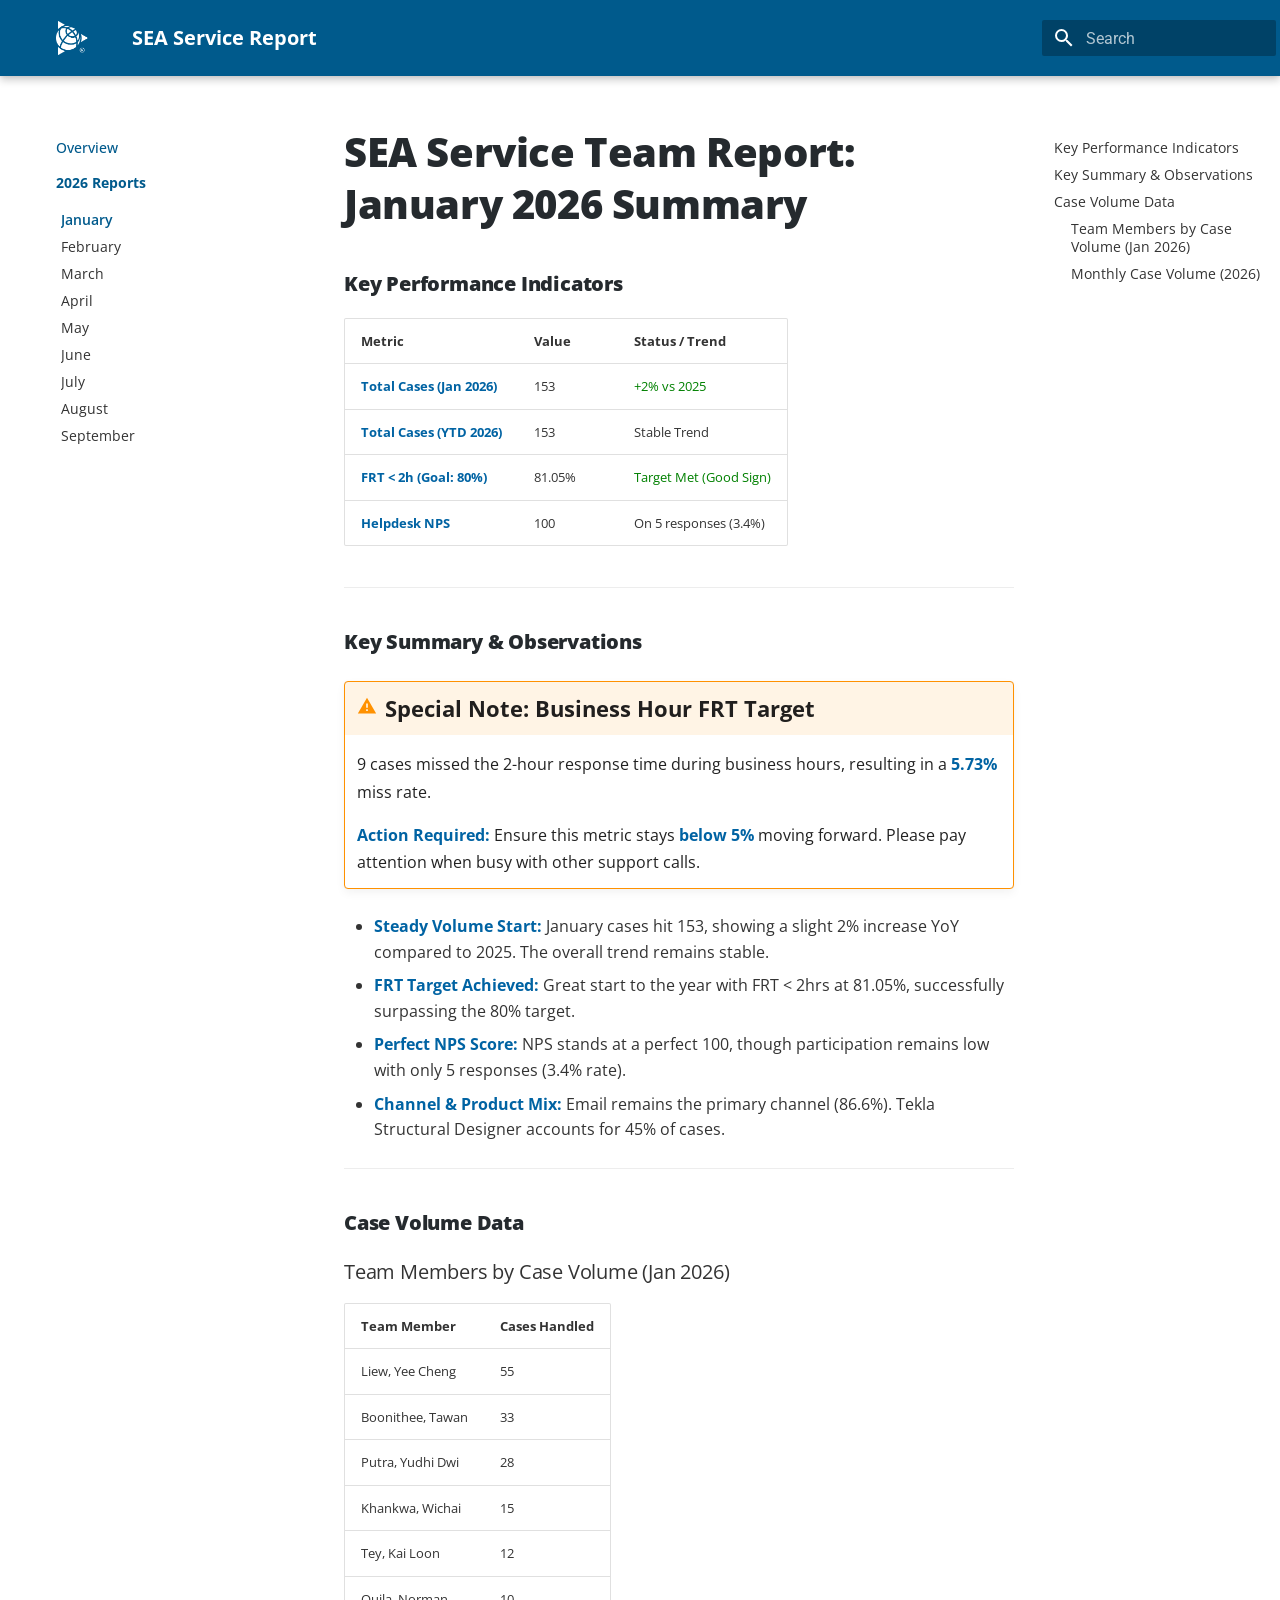
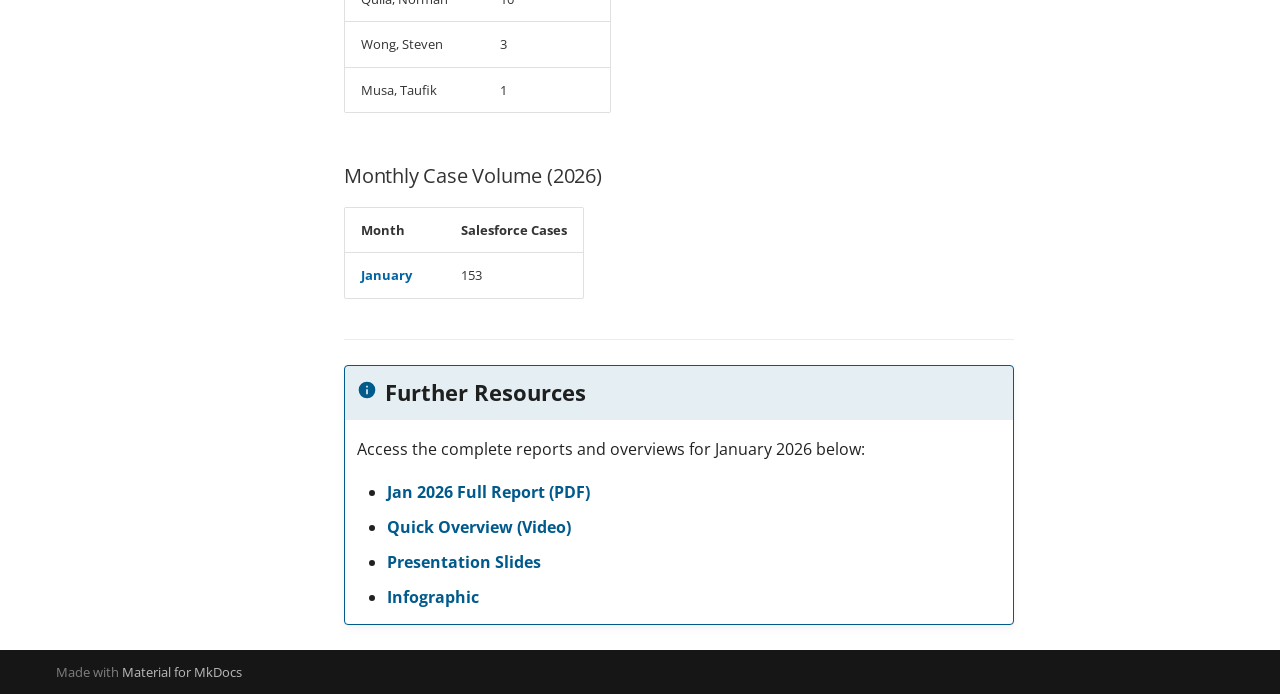
==== commit b2d15149: "Deployed 2a5a699 with MkDocs version: 1.6.1" ====
--- a/01-January/index.html
+++ b/01-January/index.html
@@ -593,6 +593,34 @@
     
   
     August
+  
+
+    
+  </span>
+  
+  
+
+      </a>
+    </li>
+  
+
+              
+            
+              
+                
+  
+  
+  
+  
+    <li class="md-nav__item">
+      <a href="../09-September/" class="md-nav__link">
+        
+  
+  
+  <span class="md-ellipsis">
+    
+  
+    September
   
 
     
